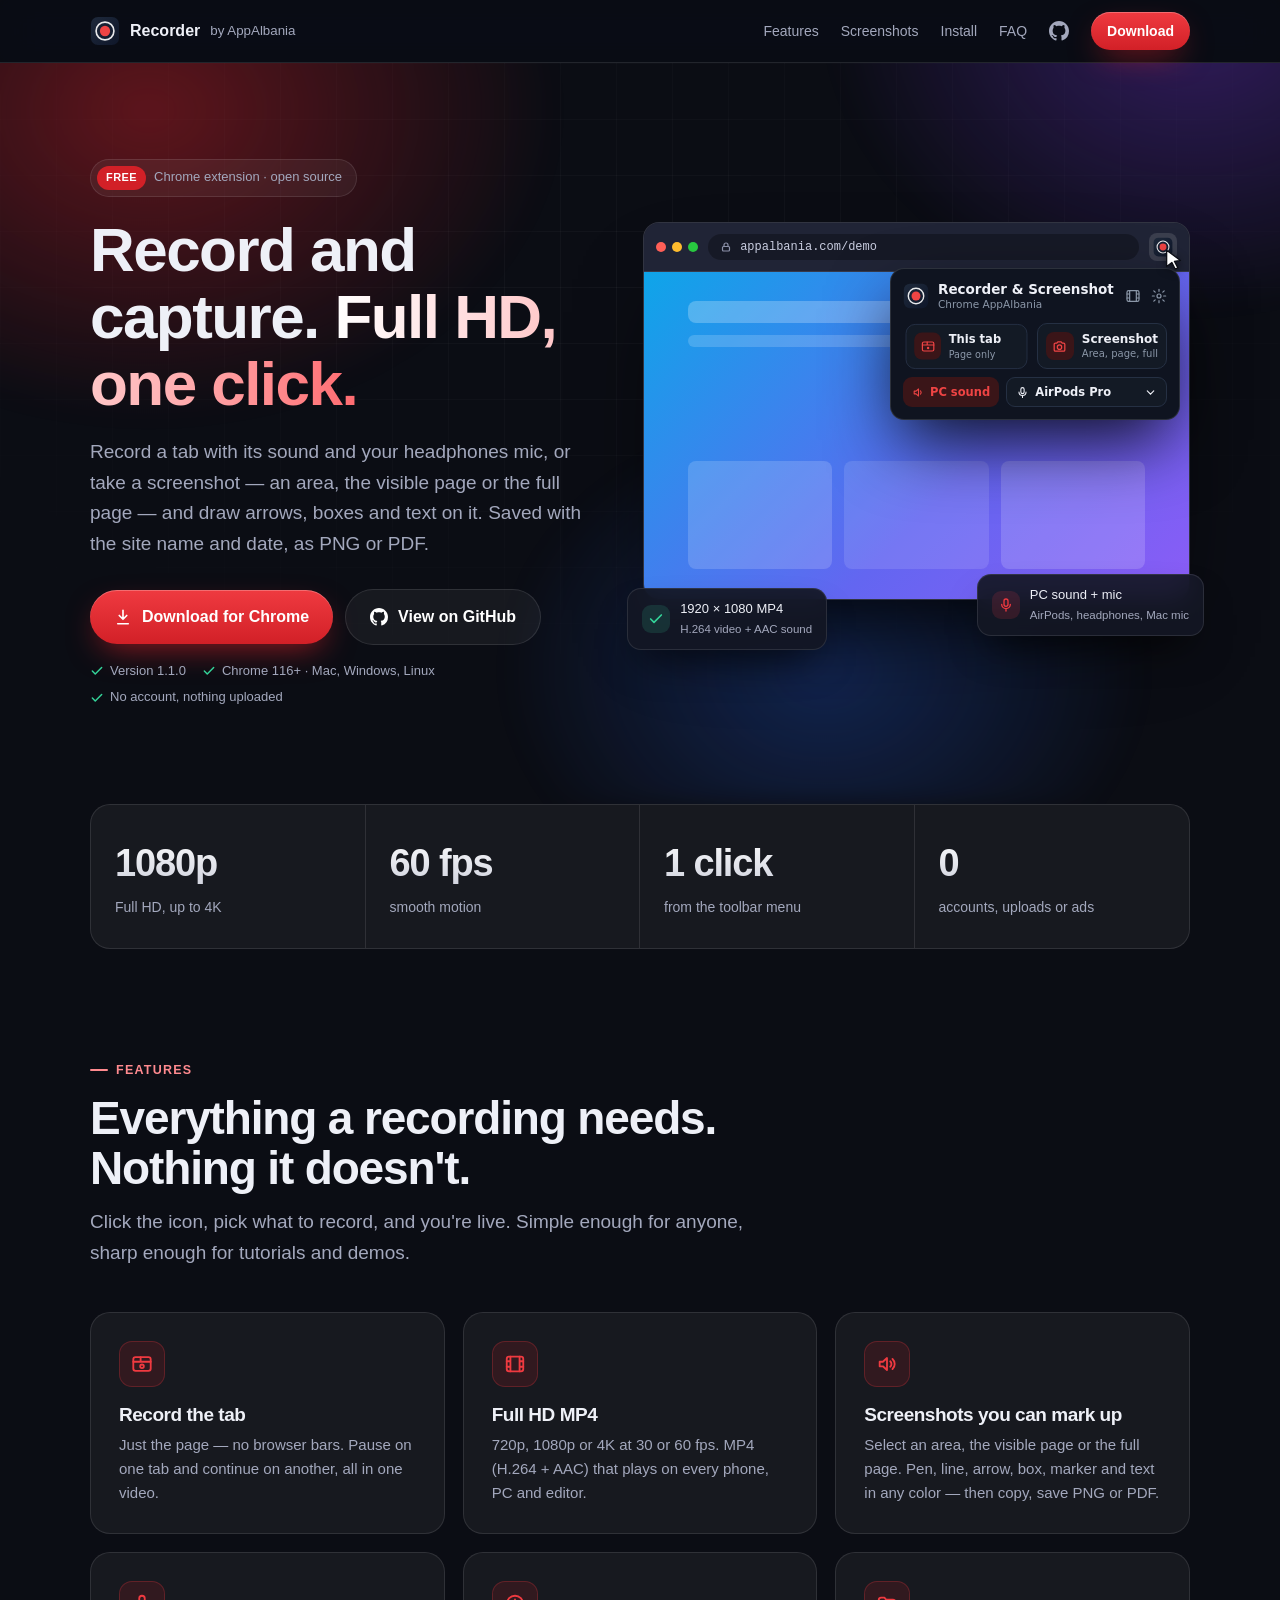
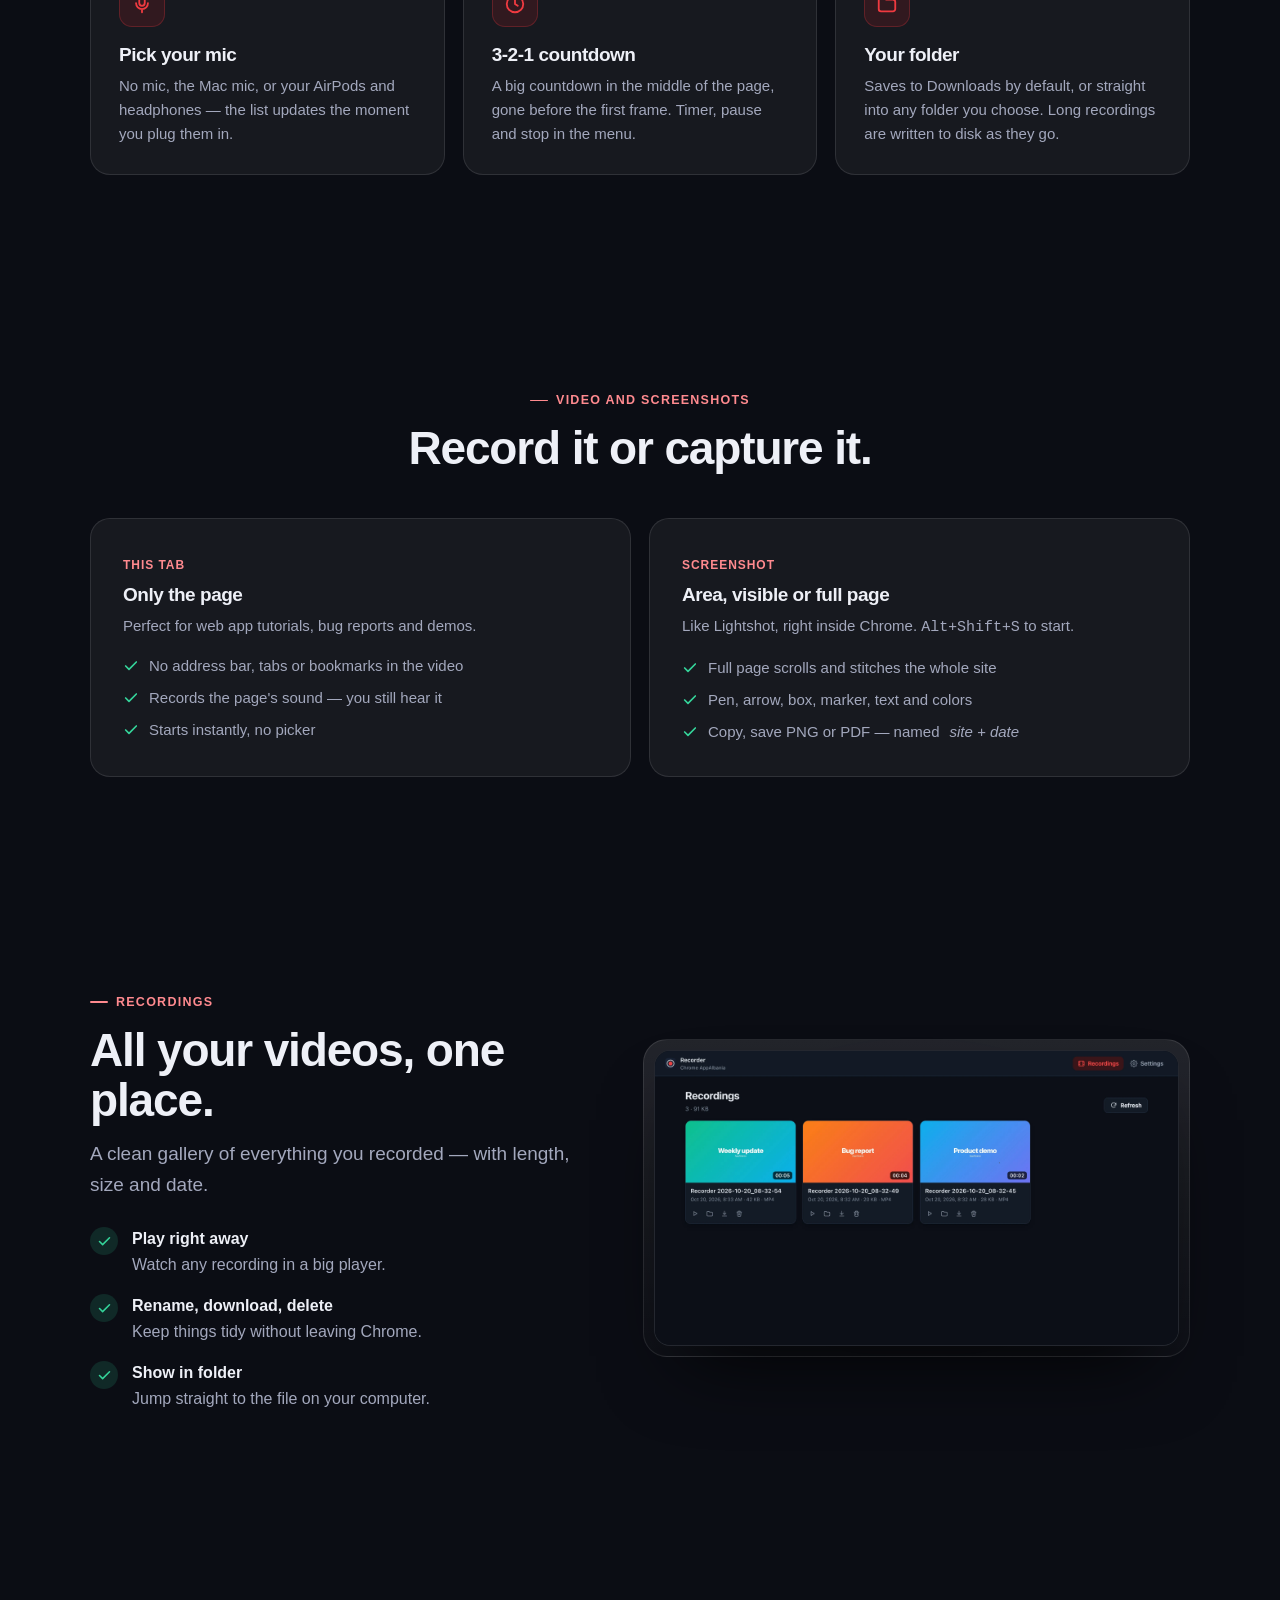
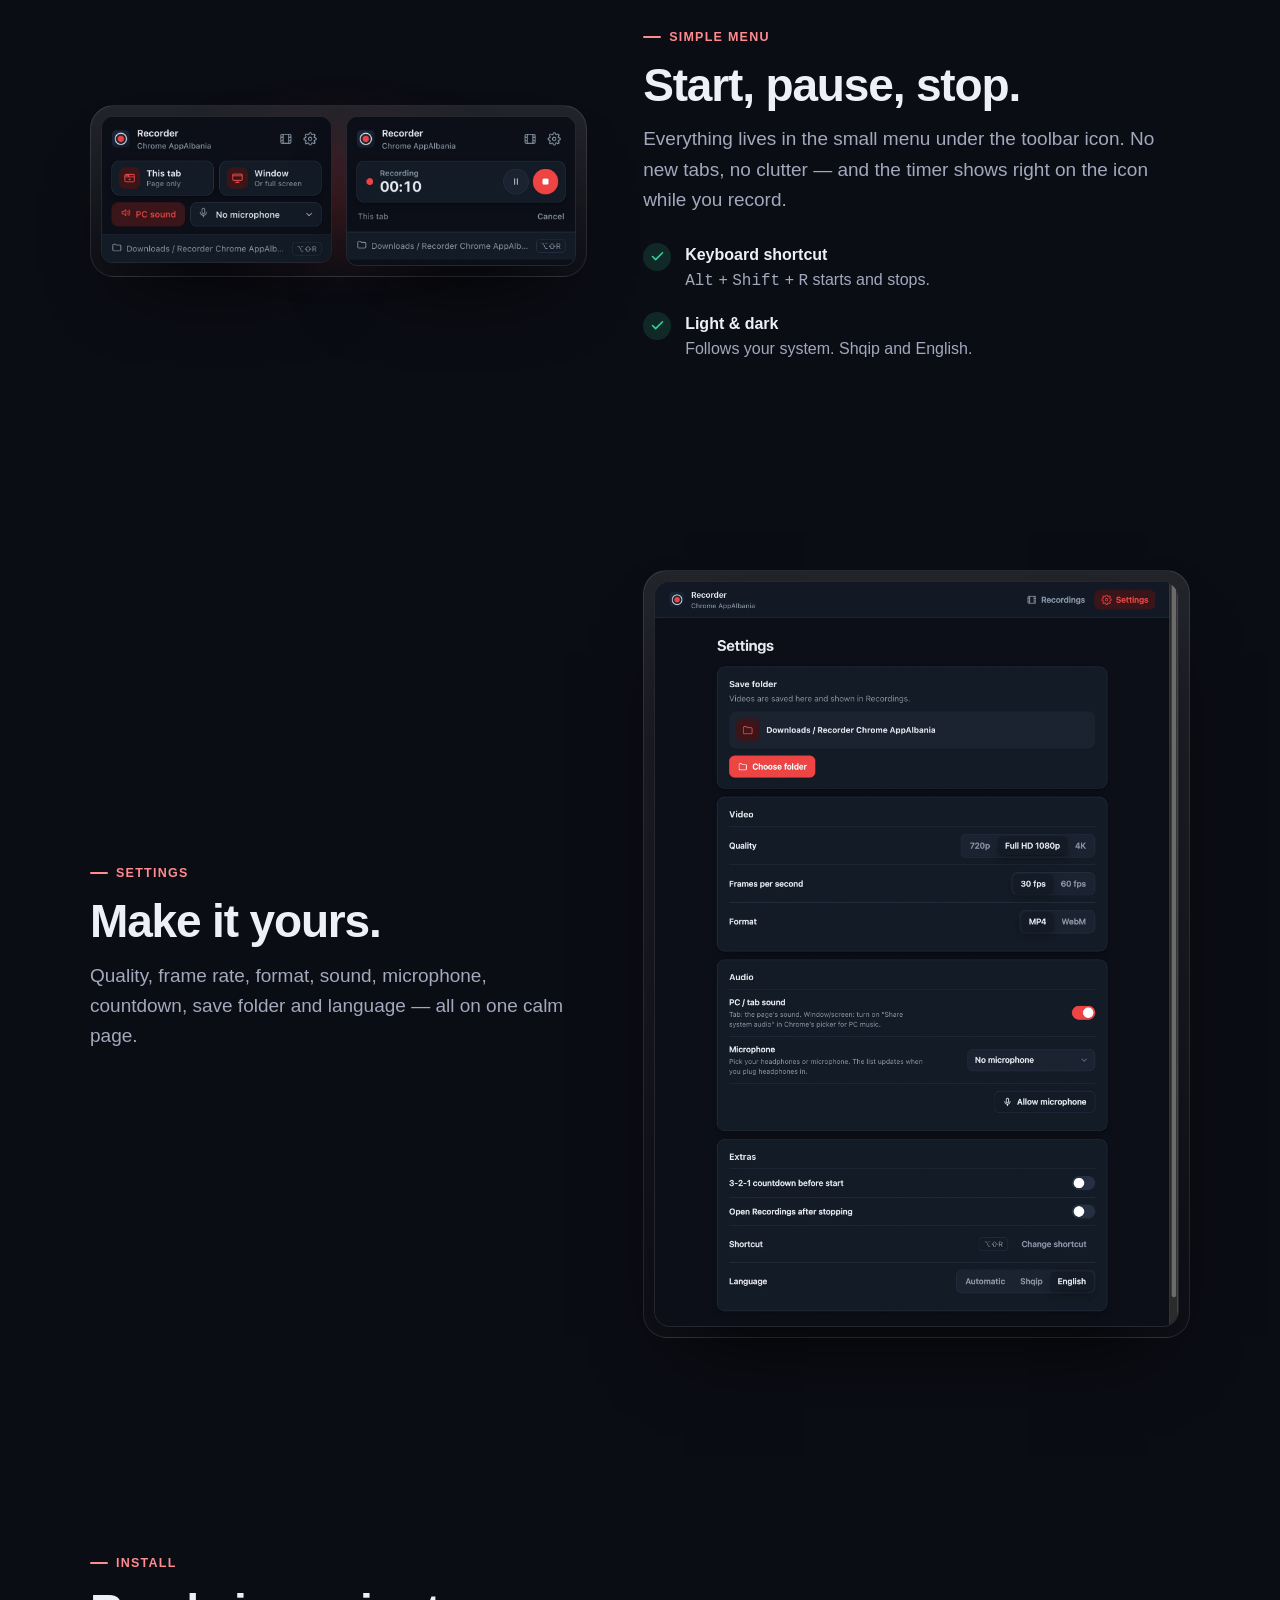
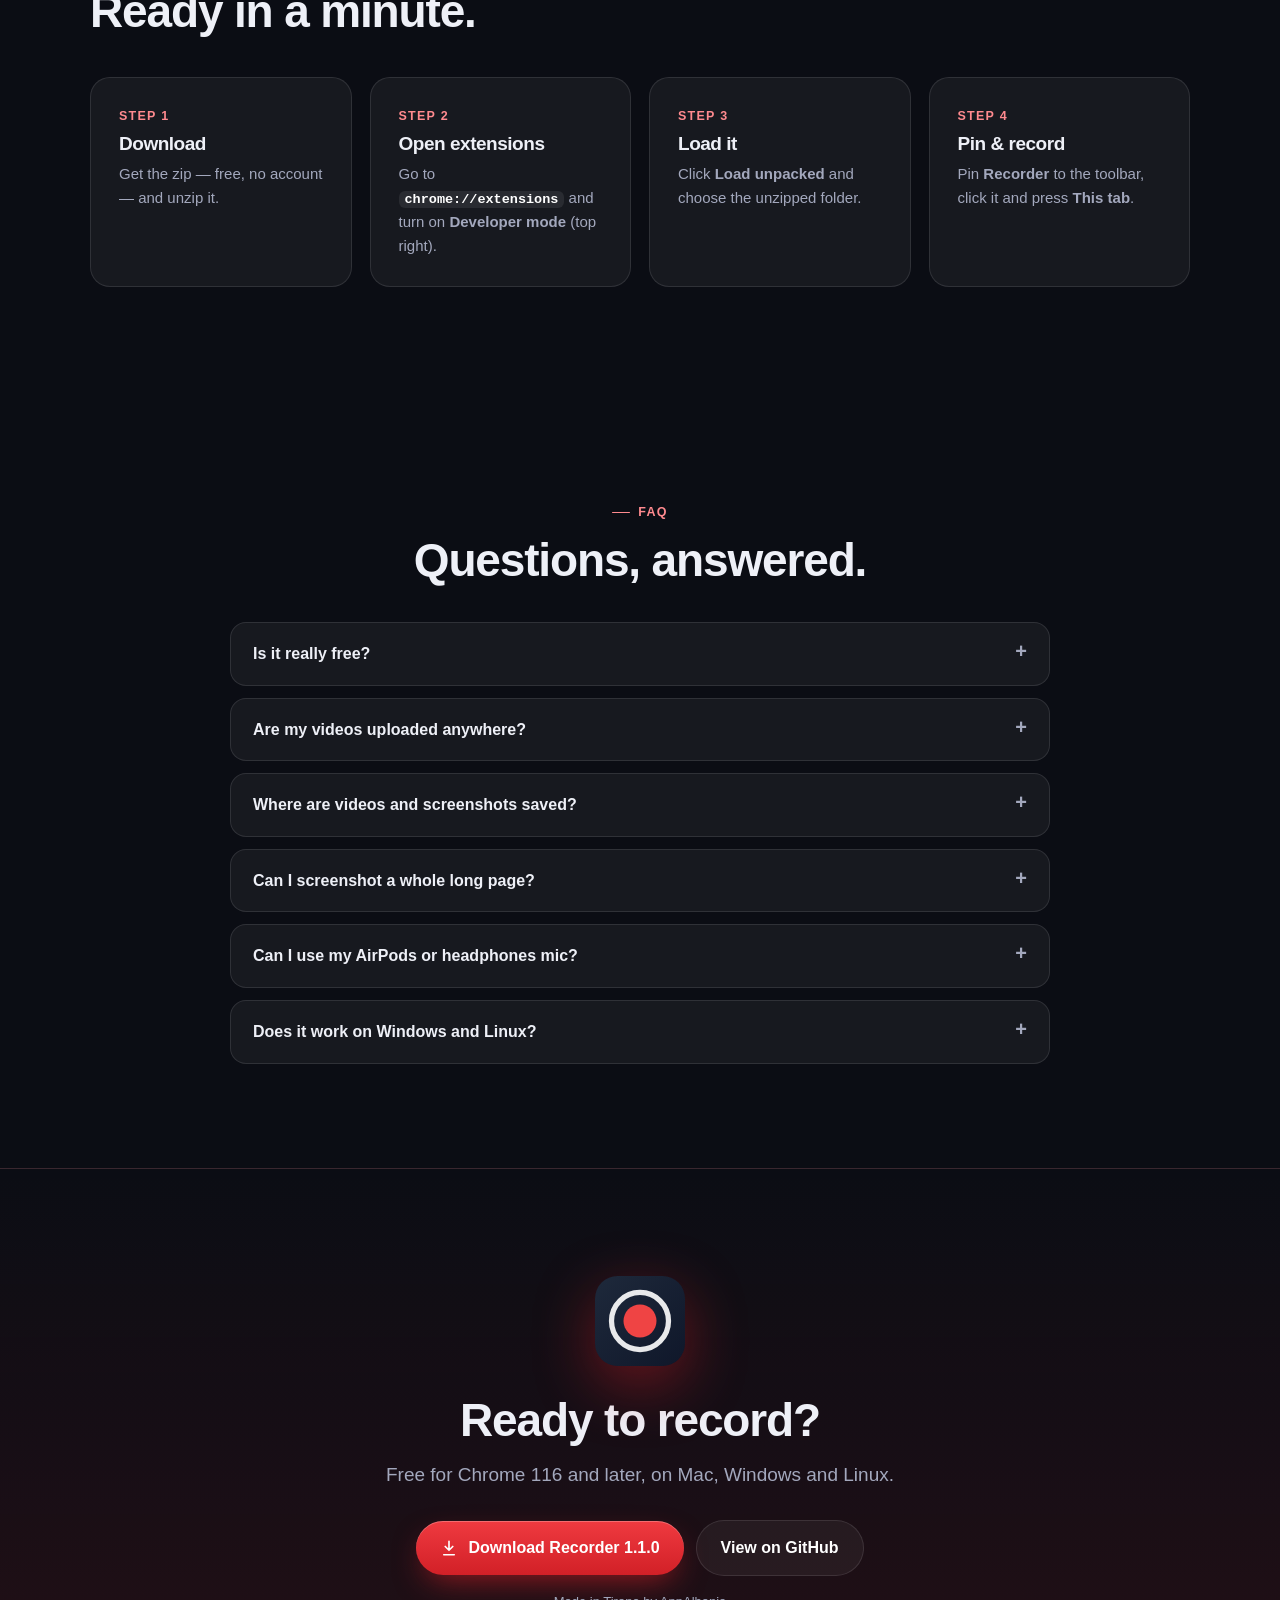
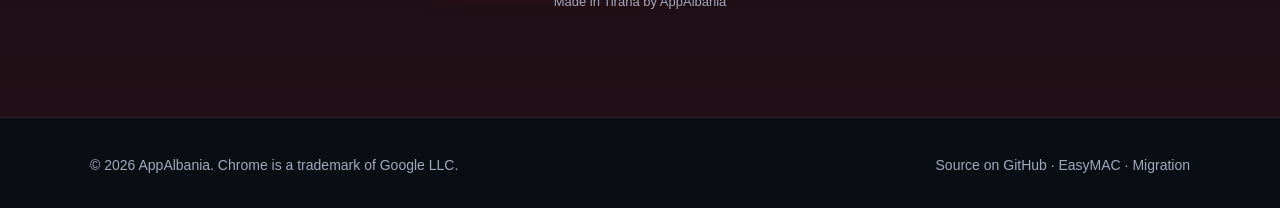
==== site/index.html @ 34dbcad2 "1.1.0: screenshots (area, visible, full page) with drawing tools, copy, PNG/PDF; window mode removed" ====
<!doctype html>
<html lang="en">
<head>
<meta charset="utf-8">
<meta name="viewport" content="width=device-width, initial-scale=1">
<title>Recorder Chrome AppAlbania — free Full HD tab recorder &amp; screenshot tool for Chrome</title>
<meta name="description" content="Record a tab in Full HD MP4 with sound and your headphones mic, and take screenshots (area, visible or full page) you can draw on and save as PNG or PDF. Free, private Chrome extension by AppAlbania.">
<link rel="icon" type="image/svg+xml" href="img/icon.svg">
<link rel="apple-touch-icon" href="img/icon.png">
<link rel="canonical" href="https://appalbania.com/recorder/">
<meta property="og:title" content="Recorder Chrome AppAlbania — record tabs in Full HD and take screenshots">
<meta property="og:description" content="Free Chrome extension: Full HD MP4, mic picker, 3-2-1 countdown, plus screenshots with pen, arrow, box, text, PNG and PDF.">
<meta property="og:image" content="https://appalbania.com/recorder/img/og.jpg">
<meta property="og:url" content="https://appalbania.com/recorder/">
<meta name="twitter:card" content="summary_large_image">
<script type="application/ld+json">
{"@context":"https://schema.org","@type":"SoftwareApplication","name":"Recorder Chrome AppAlbania","applicationCategory":"MultimediaApplication","operatingSystem":"Google Chrome 116+","softwareVersion":"1.1.0","offers":{"@type":"Offer","price":"0","priceCurrency":"EUR"},"author":{"@type":"Organization","name":"AppAlbania","url":"https://appalbania.com"},"downloadUrl":"https://appalbania.com/recorder/download/"}
</script>
<style>
:root{
  --red:#D22027; --red2:#ef3a40; --ink:#0b0d14; --ink2:#141724; --text:#eef0f7; --muted:#a3a8bd;
  --card:rgba(255,255,255,.05); --line:rgba(255,255,255,.10); --green:#34d399;
  --radius:20px; --max:1140px;
}
*{box-sizing:border-box;margin:0;padding:0}
html{scroll-behavior:smooth}
body{font:16px/1.6 -apple-system,BlinkMacSystemFont,"SF Pro Text","Inter","Segoe UI",Roboto,sans-serif;background:var(--ink);color:var(--text);-webkit-font-smoothing:antialiased;overflow-x:hidden}
a{color:inherit}
.wrap{max-width:var(--max);margin:0 auto;padding:0 20px}
h1,h2,h3{font-family:-apple-system,"SF Pro Display","Inter",sans-serif;letter-spacing:-.025em;line-height:1.08}
h2{font-size:clamp(30px,4.2vw,46px);margin-bottom:14px}
.lead{color:var(--muted);font-size:clamp(16px,1.6vw,19px);max-width:660px}
section{padding:104px 0;position:relative;overflow-x:clip}
.center{text-align:center}.center .lead{margin:0 auto}
.eyebrow{display:inline-flex;align-items:center;gap:8px;font-size:12.5px;font-weight:650;letter-spacing:.1em;text-transform:uppercase;color:#ff8a8f;margin-bottom:14px}
.eyebrow::before{content:"";width:18px;height:1.5px;background:currentColor;border-radius:2px}

nav{position:sticky;top:0;z-index:20;backdrop-filter:saturate(180%) blur(18px);-webkit-backdrop-filter:saturate(180%) blur(18px);background:rgba(11,13,20,.72);border-bottom:1px solid var(--line)}
nav .wrap{display:flex;align-items:center;gap:12px;height:62px}
nav .brand{display:flex;align-items:center;gap:10px;font-weight:700;text-decoration:none;white-space:nowrap}
nav .brand img{width:30px;height:30px}
nav .brand small{color:var(--muted);font-weight:500}
nav .links{margin-left:auto;display:flex;gap:22px;align-items:center;font-size:14px;color:var(--muted)}
nav .links a{text-decoration:none}
nav .links a:hover{color:var(--text)}
nav .links a.gh{display:inline-flex}
nav .links a.gh svg{width:20px;height:20px}
@media(max-width:820px){nav .links a:not(.btn):not(.gh){display:none}}
@media(max-width:420px){nav .brand small{display:none}}

.btn{display:inline-flex;align-items:center;gap:10px;padding:14px 24px;border-radius:999px;background:linear-gradient(180deg,var(--red2),var(--red));color:#fff;font-weight:650;text-decoration:none;box-shadow:0 12px 32px -10px rgba(210,32,39,.75),inset 0 1px 0 rgba(255,255,255,.25);transition:transform .15s ease,box-shadow .15s ease;white-space:nowrap}
.btn:hover{transform:translateY(-1px);box-shadow:0 16px 36px -10px rgba(210,32,39,.9),inset 0 1px 0 rgba(255,255,255,.25)}
.btn.small{padding:8px 16px;font-size:14px}
.btn.ghost{background:var(--card);box-shadow:none;border:1px solid var(--line)}
.btn.ghost:hover{border-color:rgba(255,255,255,.25)}
.btn svg{width:18px;height:18px}
.cta{display:flex;flex-wrap:wrap;gap:12px;margin-top:30px;align-items:center}
.meta{color:var(--muted);font-size:13px;margin-top:16px;display:flex;flex-wrap:wrap;gap:6px 16px}
.meta span{display:inline-flex;align-items:center;gap:6px}
.meta svg{width:14px;height:14px;color:var(--green)}

/* hero */
.hero{position:relative;isolation:isolate;padding:96px 0 96px;overflow:hidden}
.hero::before{content:"";position:absolute;inset:-30% -10% auto;height:130%;background:
  radial-gradient(38% 46% at 18% 28%,rgba(210,32,39,.42),transparent 70%),
  radial-gradient(34% 44% at 86% 18%,rgba(124,58,237,.34),transparent 70%),
  radial-gradient(30% 38% at 62% 86%,rgba(37,99,235,.28),transparent 70%);filter:blur(12px);z-index:-1}
.hero::after{content:"";position:absolute;inset:0;z-index:-1;background-image:linear-gradient(rgba(255,255,255,.035) 1px,transparent 1px),linear-gradient(90deg,rgba(255,255,255,.035) 1px,transparent 1px);background-size:56px 56px;mask-image:radial-gradient(70% 60% at 50% 30%,#000,transparent)}
.hero .wrap{display:grid;grid-template-columns:minmax(0,1fr) minmax(0,1.1fr);gap:56px;align-items:center}
@media(max-width:940px){.hero .wrap{grid-template-columns:minmax(0,1fr)}}
.badge{display:inline-flex;align-items:center;gap:8px;padding:6px 14px 6px 6px;border-radius:999px;background:var(--card);border:1px solid var(--line);font-size:13px;color:var(--muted);text-decoration:none}
.badge b{background:var(--red);color:#fff;font-size:11px;padding:3px 9px;border-radius:99px;letter-spacing:.04em}
.hero h1{font-size:clamp(40px,5.4vw,62px);margin:20px 0 20px}
.hero h1 span{background:linear-gradient(90deg,#fff 0%,#ffb4b6 60%,#ff6b70 100%);-webkit-background-clip:text;background-clip:text;color:transparent}

/* hero mock: animated demo (cursor → menu → 3-2-1 → recording) */
.stage{position:relative;padding:0 0 46px}
.browser{position:relative;border-radius:16px;overflow:hidden;background:#1a1d2b;border:1px solid var(--line);box-shadow:0 50px 100px -40px rgba(0,0,0,.95)}
.browser .top{display:flex;align-items:center;gap:10px;padding:10px 12px;background:#202436;border-bottom:1px solid var(--line)}
.browser .dots{display:flex;gap:6px}.browser .dots i{width:10px;height:10px;border-radius:50%;background:#ff5f57}.browser .dots i:nth-child(2){background:#febc2e}.browser .dots i:nth-child(3){background:#28c840}
.browser .url{flex:1;min-width:0;height:26px;border-radius:99px;background:rgba(0,0,0,.3);display:flex;align-items:center;gap:8px;padding:0 12px;font:500 12px ui-monospace,Menlo,monospace;color:#c9cde0;white-space:nowrap;overflow:hidden}
.browser .url svg{width:12px;height:12px;color:#8b90a8;flex:none}
.browser .ext{width:28px;height:28px;border-radius:8px;display:grid;place-items:center;position:relative;transition:background .2s}
.browser .ext img{width:20px;height:20px}
.browser .ext b{position:absolute;right:-7px;bottom:-6px;font:700 9px/1 -apple-system,sans-serif;background:var(--red2);color:#fff;padding:2px 4px;border-radius:5px;opacity:0;transform:scale(.6);transition:.25s}
.s-open .browser .ext,.s-click .browser .ext{background:rgba(255,255,255,.12)}
.s-rec .browser .ext b{opacity:1;transform:none}
.page{position:relative;aspect-ratio:16/9.6;background:linear-gradient(135deg,#0ea5e9,#6366f1 60%,#8b5cf6);overflow:hidden}
.page .ph{position:absolute;inset:9% 8%;display:grid;grid-template-rows:auto auto 1fr;gap:12px}
.page .ph i{display:block;border-radius:8px;background:rgba(255,255,255,.24)}
.page .ph i:nth-child(1){height:22px;width:46%}.page .ph i:nth-child(2){height:12px;width:70%;opacity:.7}
.page .ph .row{display:grid;grid-template-columns:repeat(3,1fr);gap:12px;align-self:end}
.page .ph .row i{height:auto;aspect-ratio:4/3;width:auto;background:rgba(255,255,255,.16)}
.ring{position:absolute;inset:0;box-shadow:inset 0 0 0 3px rgba(239,58,64,0);transition:box-shadow .35s;pointer-events:none}
.s-rec .ring{box-shadow:inset 0 0 0 3px rgba(239,58,64,.95)}
.shade{position:absolute;inset:0;background:rgba(2,6,23,0);transition:background .3s}
.s-count .shade{background:rgba(2,6,23,.28)}
.count{position:absolute;left:50%;top:50%;width:116px;height:116px;margin:-58px 0 0 -58px;border-radius:50%;display:grid;place-items:center;background:rgba(15,23,42,.88);border:4px solid var(--red2);font:800 62px/1 -apple-system,sans-serif;color:#fff;box-shadow:0 18px 40px rgba(0,0,0,.4);opacity:0;transform:scale(.8);transition:opacity .25s,transform .25s}
.s-count .count{opacity:1;transform:none}
.count.pop{animation:pop .9s ease-out}
@keyframes pop{0%{transform:scale(1.45);opacity:0}22%{transform:scale(1);opacity:1}100%{transform:scale(.92)}}
.rec{position:absolute;left:14px;top:14px;display:flex;align-items:center;gap:8px;padding:7px 12px;border-radius:99px;background:rgba(15,23,42,.82);font:700 12.5px/1 -apple-system,sans-serif;letter-spacing:.03em;font-variant-numeric:tabular-nums;opacity:0;transform:translateY(-6px);transition:.3s}
.rec::before{content:"";width:9px;height:9px;border-radius:50%;background:var(--red2);animation:blink 1.2s infinite}
.s-rec .rec{opacity:1;transform:none}
@keyframes blink{50%{opacity:.35}}

/* the extension menu, drawn in HTML so it stays sharp */
.pop-menu{position:absolute;right:10px;top:46px;width:min(290px,64%);background:#0f1420;border:1px solid rgba(255,255,255,.12);border-radius:14px;box-shadow:0 30px 70px -10px rgba(0,0,0,.85);padding:12px;font:13px/1.3 -apple-system,system-ui,sans-serif;opacity:0;transform:translateY(-8px) scale(.97);transform-origin:top right;transition:opacity .25s,transform .25s;pointer-events:none}
.s-open .pop-menu{opacity:1;transform:none}
.pm-head{display:flex;align-items:center;gap:9px;margin-bottom:11px}
.pm-head img{width:26px;height:26px}
.pm-head b{display:block;font-size:13.5px}.pm-head small{display:block;color:#8b97a8;font-size:10.5px}
.pm-head .ic{margin-left:auto;display:flex;gap:10px;color:#8b97a8}.pm-head .ic svg{width:16px;height:16px}
.pm-modes{display:grid;grid-template-columns:1fr 1fr;gap:7px}
.pm-mode{display:flex;align-items:center;gap:8px;padding:8px;border-radius:10px;background:#131a25;border:1px solid #253043;transition:border-color .2s,transform .12s}
.pm-mode i{width:28px;height:28px;border-radius:8px;display:grid;place-items:center;background:#3a1518;color:#ef4444;flex:none}
.pm-mode i svg{width:15px;height:15px}
.pm-mode b{display:block;font-size:12px}.pm-mode small{display:block;color:#8b97a8;font-size:10px}
.s-hover .pm-mode.tab{border-color:#ef4444}
.s-click .pm-mode.tab{transform:scale(.96)}
.pm-audio{display:flex;gap:7px;margin-top:8px}
.pm-chip{display:flex;align-items:center;gap:5px;padding:0 9px;height:30px;border-radius:9px;background:#3a1518;color:#ef4444;font-weight:600;font-size:11.5px;white-space:nowrap}
.pm-sel{flex:1;display:flex;align-items:center;gap:6px;padding:0 9px;height:30px;border-radius:9px;background:#131a25;border:1px solid #253043;font-size:11.5px;font-weight:550;white-space:nowrap;overflow:hidden}
.pm-sel svg,.pm-chip svg{width:13px;height:13px;flex:none}.pm-sel span{flex:1}
.pm-foot{display:flex;align-items:center;gap:6px;margin:10px -12px -12px;padding:8px 12px;border-top:1px solid #253043;background:#131a25;border-radius:0 0 14px 14px;color:#8b97a8;font-size:10.5px;white-space:nowrap;overflow:hidden}
.pm-foot svg{width:12px;height:12px;flex:none}

.cursor{position:absolute;left:30%;top:70%;width:22px;height:22px;z-index:5;transition:left .8s cubic-bezier(.4,0,.2,1),top .8s cubic-bezier(.4,0,.2,1),opacity .3s;pointer-events:none;filter:drop-shadow(0 2px 4px rgba(0,0,0,.5))}
.cursor::after{content:"";position:absolute;left:-9px;top:-9px;width:22px;height:22px;border-radius:50%;background:rgba(255,255,255,.55);transform:scale(0);opacity:0}
.cursor.tap::after{animation:tap .45s ease-out}
@keyframes tap{0%{transform:scale(.2);opacity:.9}100%{transform:scale(1.6);opacity:0}}
.s-hide-cursor .cursor{opacity:0}

.float{position:absolute;display:flex;align-items:center;gap:10px;background:rgba(20,23,36,.92);border:1px solid var(--line);border-radius:14px;padding:10px 14px;font-size:13px;box-shadow:0 20px 40px -16px rgba(0,0,0,.8);backdrop-filter:blur(12px)}
.float .dot{width:28px;height:28px;border-radius:9px;display:grid;place-items:center;background:rgba(52,211,153,.15);color:var(--green)}
.float .dot svg{width:16px;height:16px}
.float small{display:block;color:var(--muted);font-size:11.5px}
.f1{left:-16px;bottom:-4px;animation:bob 5s ease-in-out -2.5s infinite}
.f2{right:-14px;bottom:10px;animation:bob 5s ease-in-out infinite}
.f2 .dot{background:rgba(239,58,64,.15);color:var(--red2)}
@keyframes bob{50%{transform:translateY(-6px)}}
@media(max-width:560px){.f1{left:0}.f2{display:none}.pop-menu{width:76%;padding:10px}.count{width:84px;height:84px;margin:-42px 0 0 -42px;font-size:44px}}

/* numbers */
.numbers{padding:0}
.nums{display:grid;grid-template-columns:repeat(4,1fr);border:1px solid var(--line);border-radius:var(--radius);background:var(--card);overflow:hidden}
.nums div{padding:28px 24px;border-right:1px solid var(--line)}
.nums div:last-child{border-right:0}
.nums b{display:block;font-size:clamp(28px,3.4vw,38px);font-weight:800;letter-spacing:-.03em;background:linear-gradient(180deg,#fff,#c9ccd9);-webkit-background-clip:text;background-clip:text;color:transparent}
.nums span{color:var(--muted);font-size:14px}
@media(max-width:820px){.nums{grid-template-columns:repeat(2,1fr)}.nums div:nth-child(2){border-right:0}.nums div:nth-child(-n+2){border-bottom:1px solid var(--line)}}

/* features */
.grid{display:grid;grid-template-columns:repeat(3,minmax(0,1fr));gap:18px;margin-top:44px}
@media(max-width:940px){.grid{grid-template-columns:repeat(2,minmax(0,1fr))}}
@media(max-width:600px){.grid{grid-template-columns:minmax(0,1fr)}}
.card{position:relative;background:var(--card);border:1px solid var(--line);border-radius:var(--radius);padding:28px;transition:transform .25s,border-color .25s,background .25s;overflow:hidden}
.card::before{content:"";position:absolute;inset:0;background:radial-gradient(60% 60% at 0% 0%,rgba(210,32,39,.12),transparent 70%);opacity:0;transition:opacity .25s}
.card:hover{transform:translateY(-3px);border-color:rgba(255,255,255,.2)}
.card:hover::before{opacity:1}
.card .ic{position:relative;width:46px;height:46px;border-radius:13px;display:grid;place-items:center;margin-bottom:18px;background:rgba(210,32,39,.14);color:var(--red2);border:1px solid rgba(239,58,64,.25)}
.card .ic svg{width:22px;height:22px}
.card h3{position:relative;font-size:19px;margin-bottom:8px}
.card p{position:relative;color:var(--muted);font-size:15px}

/* split */
.split{display:grid;grid-template-columns:minmax(0,1fr) minmax(0,1.1fr);gap:56px;align-items:center}
.split.rev>:first-child{order:2}
@media(max-width:940px){.split{grid-template-columns:minmax(0,1fr)}.split.rev>:first-child{order:0}}
.checks{list-style:none;margin-top:26px;display:grid;gap:16px}
.checks li{display:flex;gap:14px;color:var(--muted)}
.checks li b{color:var(--text);display:block}
.checks .ok{flex:none;width:28px;height:28px;border-radius:50%;display:grid;place-items:center;background:rgba(52,211,153,.14);color:var(--green);margin-top:1px}
.checks .ok svg{width:15px;height:15px}
.shot{border-radius:16px;border:1px solid var(--line);box-shadow:0 40px 80px -30px rgba(0,0,0,.85);width:100%;height:auto;display:block;background:#0b0f17}
.frame{position:relative;padding:10px;border-radius:24px;background:linear-gradient(180deg,rgba(255,255,255,.10),rgba(255,255,255,.02));border:1px solid var(--line)}
.frame::before{content:"";position:absolute;inset:-40px;z-index:-1;background:radial-gradient(50% 50% at 50% 50%,rgba(210,32,39,.25),transparent 70%);filter:blur(20px)}
.duo{display:grid;grid-template-columns:1fr 1fr;gap:14px;align-items:start}
.duo .shot{border-radius:12px}

/* modes */
.modes{display:grid;grid-template-columns:repeat(2,minmax(0,1fr));gap:18px;margin-top:44px}
@media(max-width:760px){.modes{grid-template-columns:minmax(0,1fr)}}
.mode{padding:32px}
.mode .tag{display:inline-block;font-size:12px;font-weight:700;letter-spacing:.08em;text-transform:uppercase;color:#ff8a8f;margin-bottom:10px}
.mode ul{list-style:none;margin-top:16px;display:grid;gap:8px;color:var(--muted);font-size:15px;position:relative}
.mode li{display:flex;gap:10px}
.mode li svg{width:16px;height:16px;color:var(--green);flex:none;margin-top:4px}

/* install */
.install{display:grid;grid-template-columns:repeat(4,minmax(0,1fr));gap:18px;margin-top:40px}
@media(max-width:940px){.install{grid-template-columns:repeat(2,minmax(0,1fr))}}
@media(max-width:560px){.install{grid-template-columns:minmax(0,1fr)}}
.install .n{position:relative;font-size:12.5px;font-weight:750;color:#ff8a8f;margin-bottom:8px;letter-spacing:.1em}
.install code{font:600 .9em ui-monospace,Menlo,monospace;background:rgba(255,255,255,.08);padding:1px 6px;border-radius:6px;color:#fff}

/* faq */
.faq{max-width:820px;margin:36px auto 0}
details{background:var(--card);border:1px solid var(--line);border-radius:16px;padding:18px 22px;margin-top:12px}
details summary{cursor:pointer;font-weight:620;list-style:none;display:flex;justify-content:space-between;gap:16px}
details summary::-webkit-details-marker{display:none}
details summary::after{content:"+";color:var(--muted);font-size:20px;line-height:1}
details[open] summary::after{content:"–"}
details p{color:var(--muted);margin-top:10px;font-size:15px}

.final{text-align:center;background:linear-gradient(180deg,transparent,rgba(210,32,39,.12));border-top:1px solid var(--line);overflow:hidden}
.final .appicon{width:96px;height:96px;margin-bottom:20px;filter:drop-shadow(0 18px 30px rgba(210,32,39,.45))}
.final .cta{justify-content:center}
.final .meta{justify-content:center}
footer{padding:36px 0;border-top:1px solid var(--line);color:var(--muted);font-size:14px}
footer .wrap{display:flex;justify-content:space-between;gap:16px;flex-wrap:wrap}
footer a{text-decoration:none}footer a:hover{color:var(--text)}

.reveal{opacity:0;transform:translateY(18px);transition:opacity .7s ease,transform .7s ease}
.reveal.in{opacity:1;transform:none}
@media(prefers-reduced-motion:reduce){*{animation:none!important;transition:none!important}.reveal{opacity:1;transform:none}.count{opacity:1}.count span:nth-child(1){opacity:1}}
@media(max-width:600px){section{padding:70px 0}.hero{padding:52px 0 64px}}
</style>
</head>
<body>

<nav>
  <div class="wrap">
    <a class="brand" href="#"><img src="img/icon.svg" alt="">Recorder <small>by AppAlbania</small></a>
    <div class="links">
      <a href="#features">Features</a>
      <a href="#screens">Screenshots</a>
      <a href="#install">Install</a>
      <a href="#faq">FAQ</a>
      <a class="gh" href="https://github.com/juxhin20/Recorder-chrome" target="_blank" rel="noopener" aria-label="GitHub"><svg viewBox="0 0 16 16" fill="currentColor" aria-hidden="true"><path d="M8 0C3.58 0 0 3.58 0 8c0 3.54 2.29 6.53 5.47 7.59.4.07.55-.17.55-.38 0-.19-.01-.82-.01-1.49-2.01.37-2.53-.49-2.69-.94-.09-.23-.48-.94-.82-1.13-.28-.15-.68-.52-.01-.53.63-.01 1.08.58 1.23.82.72 1.21 1.87.87 2.33.66.07-.52.28-.87.51-1.07-1.78-.2-3.64-.89-3.64-3.95 0-.87.31-1.59.82-2.15-.08-.2-.36-1.02.08-2.12 0 0 .67-.21 2.2.82.64-.18 1.32-.27 2-.27.68 0 1.36.09 2 .27 1.53-1.04 2.2-.82 2.2-.82.44 1.1.16 1.92.08 2.12.51.56.82 1.27.82 2.15 0 3.07-1.87 3.75-3.65 3.95.29.25.54.73.54 1.48 0 1.07-.01 1.93-.01 2.2 0 .21.15.46.55.38A8.013 8.013 0 0 0 16 8c0-4.42-3.58-8-8-8Z"/></svg></a>
      <a class="btn small" href="download/">Download</a>
    </div>
  </div>
</nav>

<header class="hero">
  <div class="wrap">
    <div>
      <a class="badge" href="#faq"><b>FREE</b>Chrome extension · open source</a>
      <h1>Record and capture. <span>Full HD, one click.</span></h1>
      <p class="lead">Record a tab with its sound and your headphones mic, or take a screenshot — an area, the visible page or the full page — and draw arrows, boxes and text on it. Saved with the site name and date, as PNG or PDF.</p>
      <div class="cta">
        <a class="btn" href="download/"><svg viewBox="0 0 24 24" fill="none" stroke="currentColor" stroke-width="2.2" stroke-linecap="round" stroke-linejoin="round"><path d="M12 3v12m0 0-5-5m5 5 5-5M5 21h14"/></svg>Download for Chrome</a>
        <a class="btn ghost" href="https://github.com/juxhin20/Recorder-chrome" target="_blank" rel="noopener"><svg viewBox="0 0 16 16" fill="currentColor" aria-hidden="true"><path d="M8 0C3.58 0 0 3.58 0 8c0 3.54 2.29 6.53 5.47 7.59.4.07.55-.17.55-.38 0-.19-.01-.82-.01-1.49-2.01.37-2.53-.49-2.69-.94-.09-.23-.48-.94-.82-1.13-.28-.15-.68-.52-.01-.53.63-.01 1.08.58 1.23.82.72 1.21 1.87.87 2.33.66.07-.52.28-.87.51-1.07-1.78-.2-3.64-.89-3.64-3.95 0-.87.31-1.59.82-2.15-.08-.2-.36-1.02.08-2.12 0 0 .67-.21 2.2.82.64-.18 1.32-.27 2-.27.68 0 1.36.09 2 .27 1.53-1.04 2.2-.82 2.2-.82.44 1.1.16 1.92.08 2.12.51.56.82 1.27.82 2.15 0 3.07-1.87 3.75-3.65 3.95.29.25.54.73.54 1.48 0 1.07-.01 1.93-.01 2.2 0 .21.15.46.55.38A8.013 8.013 0 0 0 16 8c0-4.42-3.58-8-8-8Z"/></svg>View on GitHub</a>
      </div>
      <div class="meta">
        <span><svg viewBox="0 0 24 24" fill="none" stroke="currentColor" stroke-width="2.5" stroke-linecap="round" stroke-linejoin="round"><path d="M20 6 9 17l-5-5"/></svg>Version 1.1.0</span>
        <span><svg viewBox="0 0 24 24" fill="none" stroke="currentColor" stroke-width="2.5" stroke-linecap="round" stroke-linejoin="round"><path d="M20 6 9 17l-5-5"/></svg>Chrome 116+ · Mac, Windows, Linux</span>
        <span><svg viewBox="0 0 24 24" fill="none" stroke="currentColor" stroke-width="2.5" stroke-linecap="round" stroke-linejoin="round"><path d="M20 6 9 17l-5-5"/></svg>No account, nothing uploaded</span>
      </div>
    </div>

    <div class="stage" id="demo" aria-hidden="true">
      <div class="browser">
        <div class="top">
          <div class="dots"><i></i><i></i><i></i></div>
          <div class="url"><svg viewBox="0 0 24 24" fill="none" stroke="currentColor" stroke-width="2.4" stroke-linecap="round"><rect x="5" y="11" width="14" height="9" rx="2"/><path d="M8 11V8a4 4 0 0 1 8 0v3"/></svg>appalbania.com/demo</div>
          <div class="ext" id="extIcon"><img src="img/icon.svg" alt=""><b id="badge">0:00</b></div>
        </div>
        <div class="page">
          <div class="ph"><i></i><i></i><div class="row"><i></i><i></i><i></i></div></div>
          <div class="shade"></div>
          <div class="ring"></div>
          <div class="rec" id="recPill">REC 00:00</div>
          <div class="count" id="count">3</div>
        </div>
      </div>
      <div class="pop-menu">
        <div class="pm-head"><img src="img/icon.svg" alt=""><div><b>Recorder &amp; Screenshot</b><small>Chrome AppAlbania</small></div>
          <span class="ic"><svg viewBox="0 0 24 24" fill="none" stroke="currentColor" stroke-width="1.8" stroke-linecap="round" stroke-linejoin="round"><rect x="3" y="4" width="18" height="16" rx="2.5"/><path d="M7 4v16M17 4v16M3 9h4M3 15h4M17 9h4M17 15h4"/></svg><svg viewBox="0 0 24 24" fill="none" stroke="currentColor" stroke-width="1.8" stroke-linecap="round" stroke-linejoin="round"><circle cx="12" cy="12" r="3"/><path d="M12 2v3M12 19v3M4.2 4.2l2.1 2.1M17.7 17.7l2.1 2.1M2 12h3M19 12h3M4.2 19.8l2.1-2.1M17.7 6.3l2.1-2.1"/></svg></span></div>
        <div class="pm-modes">
          <div class="pm-mode tab" id="tabBtn"><i><svg viewBox="0 0 24 24" fill="none" stroke="currentColor" stroke-width="2" stroke-linecap="round" stroke-linejoin="round"><rect x="2.5" y="4.5" width="19" height="15" rx="2.5"/><path d="M2.5 9.5h19M10.5 4.5v5"/><circle cx="12" cy="14.5" r="2" fill="currentColor" stroke="none"/></svg></i><span><b>This tab</b><small>Page only</small></span></div>
          <div class="pm-mode"><i><svg viewBox="0 0 24 24" fill="none" stroke="currentColor" stroke-width="2" stroke-linecap="round" stroke-linejoin="round"><path d="M3.5 8.5A2 2 0 0 1 5.5 6.5h2.2l1.6-2h5.4l1.6 2h2.2a2 2 0 0 1 2 2v9a2 2 0 0 1-2 2h-13a2 2 0 0 1-2-2z"/><circle cx="12" cy="13" r="3.5"/></svg></i><span><b>Screenshot</b><small>Area, page, full</small></span></div>
        </div>
        <div class="pm-audio">
          <span class="pm-chip"><svg viewBox="0 0 24 24" fill="none" stroke="currentColor" stroke-width="2" stroke-linecap="round" stroke-linejoin="round"><path d="M4 9.5h3.5L12 5.5v13l-4.5-4H4z"/><path d="M15.5 9a4 4 0 0 1 0 6"/></svg>PC sound</span>
          <span class="pm-sel"><svg viewBox="0 0 24 24" fill="none" stroke="currentColor" stroke-width="2" stroke-linecap="round" stroke-linejoin="round"><rect x="9" y="3" width="6" height="11" rx="3"/><path d="M5.5 11a6.5 6.5 0 0 0 13 0M12 17.5V21"/></svg><span>AirPods Pro</span><svg viewBox="0 0 24 24" fill="none" stroke="currentColor" stroke-width="2" stroke-linecap="round"><path d="M6 9l6 6 6-6"/></svg></span>
        </div>
      </div>
      <svg class="cursor" id="cursor" viewBox="0 0 24 24"><path d="M4 2.5 19 13.6l-6.6.9 3.8 7.2-2.8 1.4-3.7-7.3L4 20.3z" fill="#fff" stroke="#0b0d14" stroke-width="1.4" stroke-linejoin="round"/></svg>
      <div class="float f1"><div class="dot"><svg viewBox="0 0 24 24" fill="none" stroke="currentColor" stroke-width="2.5" stroke-linecap="round" stroke-linejoin="round"><path d="M20 6 9 17l-5-5"/></svg></div><div>1920 × 1080 MP4<small>H.264 video + AAC sound</small></div></div>
      <div class="float f2"><div class="dot"><svg viewBox="0 0 24 24" fill="none" stroke="currentColor" stroke-width="2" stroke-linecap="round" stroke-linejoin="round"><rect x="9" y="3" width="6" height="11" rx="3"/><path d="M5.5 11a6.5 6.5 0 0 0 13 0M12 17.5V21"/></svg></div><div>PC sound + mic<small>AirPods, headphones, Mac mic</small></div></div>
    </div>
  </div>
</header>

<section class="numbers">
  <div class="wrap">
    <div class="nums reveal">
      <div><b>1080p</b><span>Full HD, up to 4K</span></div>
      <div><b>60 fps</b><span>smooth motion</span></div>
      <div><b>1 click</b><span>from the toolbar menu</span></div>
      <div><b>0</b><span>accounts, uploads or ads</span></div>
    </div>
  </div>
</section>

<section id="features">
  <div class="wrap">
    <span class="eyebrow reveal">Features</span>
    <h2 class="reveal">Everything a recording needs.<br>Nothing it doesn't.</h2>
    <p class="lead reveal">Click the icon, pick what to record, and you're live. Simple enough for anyone, sharp enough for tutorials and demos.</p>
    <div class="grid">
      <div class="card reveal"><div class="ic"><svg viewBox="0 0 24 24" fill="none" stroke="currentColor" stroke-width="2" stroke-linecap="round" stroke-linejoin="round"><rect x="2.5" y="4.5" width="19" height="15" rx="2.5"/><path d="M2.5 9.5h19M10.5 4.5v5"/><circle cx="12" cy="14.5" r="2"/></svg></div><h3>Record the tab</h3><p>Just the page — no browser bars. Pause on one tab and continue on another, all in one video.</p></div>
      <div class="card reveal"><div class="ic"><svg viewBox="0 0 24 24" fill="none" stroke="currentColor" stroke-width="2" stroke-linecap="round" stroke-linejoin="round"><rect x="3" y="4" width="18" height="16" rx="2.5"/><path d="M7 4v16M17 4v16M3 9h4M3 15h4M17 9h4M17 15h4"/></svg></div><h3>Full HD MP4</h3><p>720p, 1080p or 4K at 30 or 60 fps. MP4 (H.264 + AAC) that plays on every phone, PC and editor.</p></div>
      <div class="card reveal"><div class="ic"><svg viewBox="0 0 24 24" fill="none" stroke="currentColor" stroke-width="2" stroke-linecap="round" stroke-linejoin="round"><path d="M4 9.5h3.5L12 5.5v13l-4.5-4H4z"/><path d="M15.5 9a4 4 0 0 1 0 6M18 6.5a7.5 7.5 0 0 1 0 11"/></svg></div><h3>Screenshots you can mark up</h3><p>Select an area, the visible page or the full page. Pen, line, arrow, box, marker and text in any color — then copy, save PNG or PDF.</p></div>
      <div class="card reveal"><div class="ic"><svg viewBox="0 0 24 24" fill="none" stroke="currentColor" stroke-width="2" stroke-linecap="round" stroke-linejoin="round"><rect x="9" y="3" width="6" height="11" rx="3"/><path d="M5.5 11a6.5 6.5 0 0 0 13 0M12 17.5V21"/></svg></div><h3>Pick your mic</h3><p>No mic, the Mac mic, or your AirPods and headphones — the list updates the moment you plug them in.</p></div>
      <div class="card reveal"><div class="ic"><svg viewBox="0 0 24 24" fill="none" stroke="currentColor" stroke-width="2" stroke-linecap="round" stroke-linejoin="round"><circle cx="12" cy="12" r="9"/><path d="M12 7v5l3 2"/></svg></div><h3>3-2-1 countdown</h3><p>A big countdown in the middle of the page, gone before the first frame. Timer, pause and stop in the menu.</p></div>
      <div class="card reveal"><div class="ic"><svg viewBox="0 0 24 24" fill="none" stroke="currentColor" stroke-width="2" stroke-linecap="round" stroke-linejoin="round"><path d="M3 7.5A2.5 2.5 0 0 1 5.5 5h3.6l2 2.2h7.4A2.5 2.5 0 0 1 21 9.7v7.8a2.5 2.5 0 0 1-2.5 2.5h-13A2.5 2.5 0 0 1 3 17.5z"/></svg></div><h3>Your folder</h3><p>Saves to Downloads by default, or straight into any folder you choose. Long recordings are written to disk as they go.</p></div>
    </div>
  </div>
</section>

<section id="modes">
  <div class="wrap">
    <div class="center">
      <span class="eyebrow reveal">Video and screenshots</span>
      <h2 class="reveal">Record it or capture it.</h2>
    </div>
    <div class="modes">
      <div class="card mode reveal">
        <span class="tag">This tab</span>
        <h3>Only the page</h3>
        <p>Perfect for web app tutorials, bug reports and demos.</p>
        <ul>
          <li><svg viewBox="0 0 24 24" fill="none" stroke="currentColor" stroke-width="2.5" stroke-linecap="round" stroke-linejoin="round"><path d="M20 6 9 17l-5-5"/></svg>No address bar, tabs or bookmarks in the video</li>
          <li><svg viewBox="0 0 24 24" fill="none" stroke="currentColor" stroke-width="2.5" stroke-linecap="round" stroke-linejoin="round"><path d="M20 6 9 17l-5-5"/></svg>Records the page's sound — you still hear it</li>
          <li><svg viewBox="0 0 24 24" fill="none" stroke="currentColor" stroke-width="2.5" stroke-linecap="round" stroke-linejoin="round"><path d="M20 6 9 17l-5-5"/></svg>Starts instantly, no picker</li>
        </ul>
      </div>
      <div class="card mode reveal">
        <span class="tag">Screenshot</span>
        <h3>Area, visible or full page</h3>
        <p>Like Lightshot, right inside Chrome. <kbd>Alt</kbd>+<kbd>Shift</kbd>+<kbd>S</kbd> to start.</p>
        <ul>
          <li><svg viewBox="0 0 24 24" fill="none" stroke="currentColor" stroke-width="2.5" stroke-linecap="round" stroke-linejoin="round"><path d="M20 6 9 17l-5-5"/></svg>Full page scrolls and stitches the whole site</li>
          <li><svg viewBox="0 0 24 24" fill="none" stroke="currentColor" stroke-width="2.5" stroke-linecap="round" stroke-linejoin="round"><path d="M20 6 9 17l-5-5"/></svg>Pen, arrow, box, marker, text and colors</li>
          <li><svg viewBox="0 0 24 24" fill="none" stroke="currentColor" stroke-width="2.5" stroke-linecap="round" stroke-linejoin="round"><path d="M20 6 9 17l-5-5"/></svg>Copy, save PNG or PDF — named <i>site + date</i></li>
        </ul>
      </div>
    </div>
  </div>
</section>

<section id="screens">
  <div class="wrap split">
    <div>
      <span class="eyebrow reveal">Recordings</span>
      <h2 class="reveal">All your videos, one place.</h2>
      <p class="lead reveal">A clean gallery of everything you recorded — with length, size and date.</p>
      <ul class="checks reveal">
        <li><span class="ok"><svg viewBox="0 0 24 24" fill="none" stroke="currentColor" stroke-width="2.5" stroke-linecap="round" stroke-linejoin="round"><path d="M20 6 9 17l-5-5"/></svg></span><span><b>Play right away</b>Watch any recording in a big player.</span></li>
        <li><span class="ok"><svg viewBox="0 0 24 24" fill="none" stroke="currentColor" stroke-width="2.5" stroke-linecap="round" stroke-linejoin="round"><path d="M20 6 9 17l-5-5"/></svg></span><span><b>Rename, download, delete</b>Keep things tidy without leaving Chrome.</span></li>
        <li><span class="ok"><svg viewBox="0 0 24 24" fill="none" stroke="currentColor" stroke-width="2.5" stroke-linecap="round" stroke-linejoin="round"><path d="M20 6 9 17l-5-5"/></svg></span><span><b>Show in folder</b>Jump straight to the file on your computer.</span></li>
      </ul>
    </div>
    <div class="frame reveal"><img class="shot" src="img/library-dark.webp" alt="Recordings page" loading="lazy" width="2560" height="1440"></div>
  </div>
</section>

<section>
  <div class="wrap split rev">
    <div>
      <span class="eyebrow reveal">Simple menu</span>
      <h2 class="reveal">Start, pause, stop.</h2>
      <p class="lead reveal">Everything lives in the small menu under the toolbar icon. No new tabs, no clutter — and the timer shows right on the icon while you record.</p>
      <ul class="checks reveal">
        <li><span class="ok"><svg viewBox="0 0 24 24" fill="none" stroke="currentColor" stroke-width="2.5" stroke-linecap="round" stroke-linejoin="round"><path d="M20 6 9 17l-5-5"/></svg></span><span><b>Keyboard shortcut</b><kbd>Alt</kbd> + <kbd>Shift</kbd> + <kbd>R</kbd> starts and stops.</span></li>
        <li><span class="ok"><svg viewBox="0 0 24 24" fill="none" stroke="currentColor" stroke-width="2.5" stroke-linecap="round" stroke-linejoin="round"><path d="M20 6 9 17l-5-5"/></svg></span><span><b>Light &amp; dark</b>Follows your system. Shqip and English.</span></li>
      </ul>
    </div>
    <div class="frame reveal duo">
      <img class="shot" src="img/popup-dark.webp" alt="Menu" loading="lazy" width="680" height="432">
      <img class="shot" src="img/popup-rec-dark.webp" alt="Recording" loading="lazy" width="680" height="440">
    </div>
  </div>
</section>

<section>
  <div class="wrap split">
    <div>
      <span class="eyebrow reveal">Settings</span>
      <h2 class="reveal">Make it yours.</h2>
      <p class="lead reveal">Quality, frame rate, format, sound, microphone, countdown, save folder and language — all on one calm page.</p>
    </div>
    <div class="frame reveal"><img class="shot" src="img/settings-dark.webp" alt="Settings" loading="lazy" width="1800" height="2560"></div>
  </div>
</section>

<section id="install">
  <div class="wrap">
    <span class="eyebrow reveal">Install</span>
    <h2 class="reveal">Ready in a minute.</h2>
    <div class="install">
      <div class="card reveal"><div class="n">STEP 1</div><h3>Download</h3><p>Get the zip — free, no account — and unzip it.</p></div>
      <div class="card reveal"><div class="n">STEP 2</div><h3>Open extensions</h3><p>Go to <code>chrome://extensions</code> and turn on <b>Developer mode</b> (top right).</p></div>
      <div class="card reveal"><div class="n">STEP 3</div><h3>Load it</h3><p>Click <b>Load unpacked</b> and choose the unzipped folder.</p></div>
      <div class="card reveal"><div class="n">STEP 4</div><h3>Pin &amp; record</h3><p>Pin <b>Recorder</b> to the toolbar, click it and press <b>This tab</b>.</p></div>
    </div>
  </div>
</section>

<section id="faq">
  <div class="wrap">
    <div class="center">
      <span class="eyebrow reveal">FAQ</span>
      <h2 class="reveal">Questions, answered.</h2>
    </div>
    <div class="faq">
      <details class="reveal"><summary>Is it really free?</summary><p>Yes — free, open source, no watermark, no time limit and no account.</p></details>
      <details class="reveal"><summary>Are my videos uploaded anywhere?</summary><p>No. Recordings are written straight to your computer. There are no servers, no analytics and no tracking.</p></details>
      <details class="reveal"><summary>Where are videos and screenshots saved?</summary><p>In <b>Downloads / Recorder Chrome AppAlbania</b> by default, screenshots in its <b>Screenshots</b> folder, named like <i>Screenshot example.com 2026-10-30_12-31-05.png</i>. In Settings you can change the folder — pick <b>Documents</b> and it creates <i>Documents / Recorder Chrome AppAlbania</i>.</p></details>
      <details class="reveal"><summary>Can I screenshot a whole long page?</summary><p>Yes. <b>Full page</b> scrolls the page for you and joins it into one image. Save it as PNG, or as a <b>PDF</b> split into A4 pages, ready to print or send.</p></details>
      <details class="reveal"><summary>Can I use my AirPods or headphones mic?</summary><p>Yes. Pick it from the microphone list in the menu. If you unplug it, the recording keeps going with your default mic.</p></details>
      <details class="reveal"><summary>Does it work on Windows and Linux?</summary><p>Yes — anywhere Chrome 116 or newer runs, including Edge, Brave and other Chromium browsers.</p></details>
    </div>
  </div>
</section>

<section class="final">
  <div class="wrap">
    <img class="appicon reveal" src="img/icon.svg" alt="">
    <h2 class="reveal">Ready to record?</h2>
    <p class="lead reveal" style="margin:0 auto">Free for Chrome 116 and later, on Mac, Windows and Linux.</p>
    <div class="cta reveal">
      <a class="btn" href="download/"><svg viewBox="0 0 24 24" fill="none" stroke="currentColor" stroke-width="2.2" stroke-linecap="round" stroke-linejoin="round"><path d="M12 3v12m0 0-5-5m5 5 5-5M5 21h14"/></svg>Download Recorder 1.1.0</a>
      <a class="btn ghost" href="https://github.com/juxhin20/Recorder-chrome" target="_blank" rel="noopener">View on GitHub</a>
    </div>
    <div class="meta"><span>Made in Tirana by AppAlbania</span></div>
  </div>
</section>

<footer>
  <div class="wrap">
    <span>© 2026 <a href="https://appalbania.com">AppAlbania</a>. Chrome is a trademark of Google LLC.</span>
    <span><a href="https://github.com/juxhin20/Recorder-chrome" target="_blank" rel="noopener">Source on GitHub</a> · <a href="https://appalbania.com/easymac/">EasyMAC</a> · <a href="https://appalbania.com/migration/">Migration</a></span>
  </div>
</footer>

<script>
(function(){
  var els=document.querySelectorAll('.reveal');
  if(!('IntersectionObserver' in window)){els.forEach(function(e){e.classList.add('in')});return}
  var io=new IntersectionObserver(function(es){es.forEach(function(e){if(e.isIntersecting){e.target.classList.add('in');io.unobserve(e.target)}})},{rootMargin:'0px 0px -8% 0px'});
  els.forEach(function(e){io.observe(e)});
})();

// Hero demo: cursor opens the menu, picks "This tab", 3-2-1, then records.
(function(){
  var st=document.getElementById('demo'); if(!st) return;
  var cur=document.getElementById('cursor'), cnt=document.getElementById('count'),
      pill=document.getElementById('recPill'), badge=document.getElementById('badge');
  if(matchMedia('(prefers-reduced-motion: reduce)').matches){st.className='stage s-open s-hide-cursor';return}
  function at(el,dx,dy){var a=st.getBoundingClientRect(),b=el.getBoundingClientRect();cur.style.left=(b.left-a.left+b.width*dx)+'px';cur.style.top=(b.top-a.top+b.height*dy)+'px'}
  function set(c){st.className='stage '+c}
  function tap(){cur.classList.remove('tap');void cur.offsetWidth;cur.classList.add('tap')}
  var timer, steps=[
    [0,function(){set('');cur.style.left='34%';cur.style.top='74%'}],
    [700,function(){at(document.getElementById('extIcon'),.5,.55)}],
    [1600,function(){tap();set('s-click s-open')}],
    [2200,function(){at(document.getElementById('tabBtn'),.42,.6);set('s-open')}],
    [3100,function(){set('s-open s-hover')}],
    [3500,function(){tap();set('s-open s-hover s-click')}],
    [3900,function(){set('s-count s-hide-cursor');n(3)}],
    [4900,function(){n(2)}],
    [5900,function(){n(1)}],
    [6850,function(){set('s-rec s-hide-cursor');run()}],
    [12600,function(){clearInterval(timer);set('s-hide-cursor')}],
    [13400,null]
  ];
  function n(v){cnt.textContent=v;cnt.classList.remove('pop');void cnt.offsetWidth;cnt.classList.add('pop')}
  function run(){var t0=Date.now(),f=function(){var s=Math.floor((Date.now()-t0)/1000)+1,mm=('0'+Math.floor(s/60)).slice(-2),ss=('0'+s%60).slice(-2);pill.textContent='REC '+mm+':'+ss;badge.textContent=Math.floor(s/60)+':'+ss};f();timer=setInterval(f,250)}
  function loop(){steps.forEach(function(s){if(s[1])setTimeout(s[1],s[0])});setTimeout(loop,steps[steps.length-1][0])}
  loop();
})();
</script>
</body>
</html>
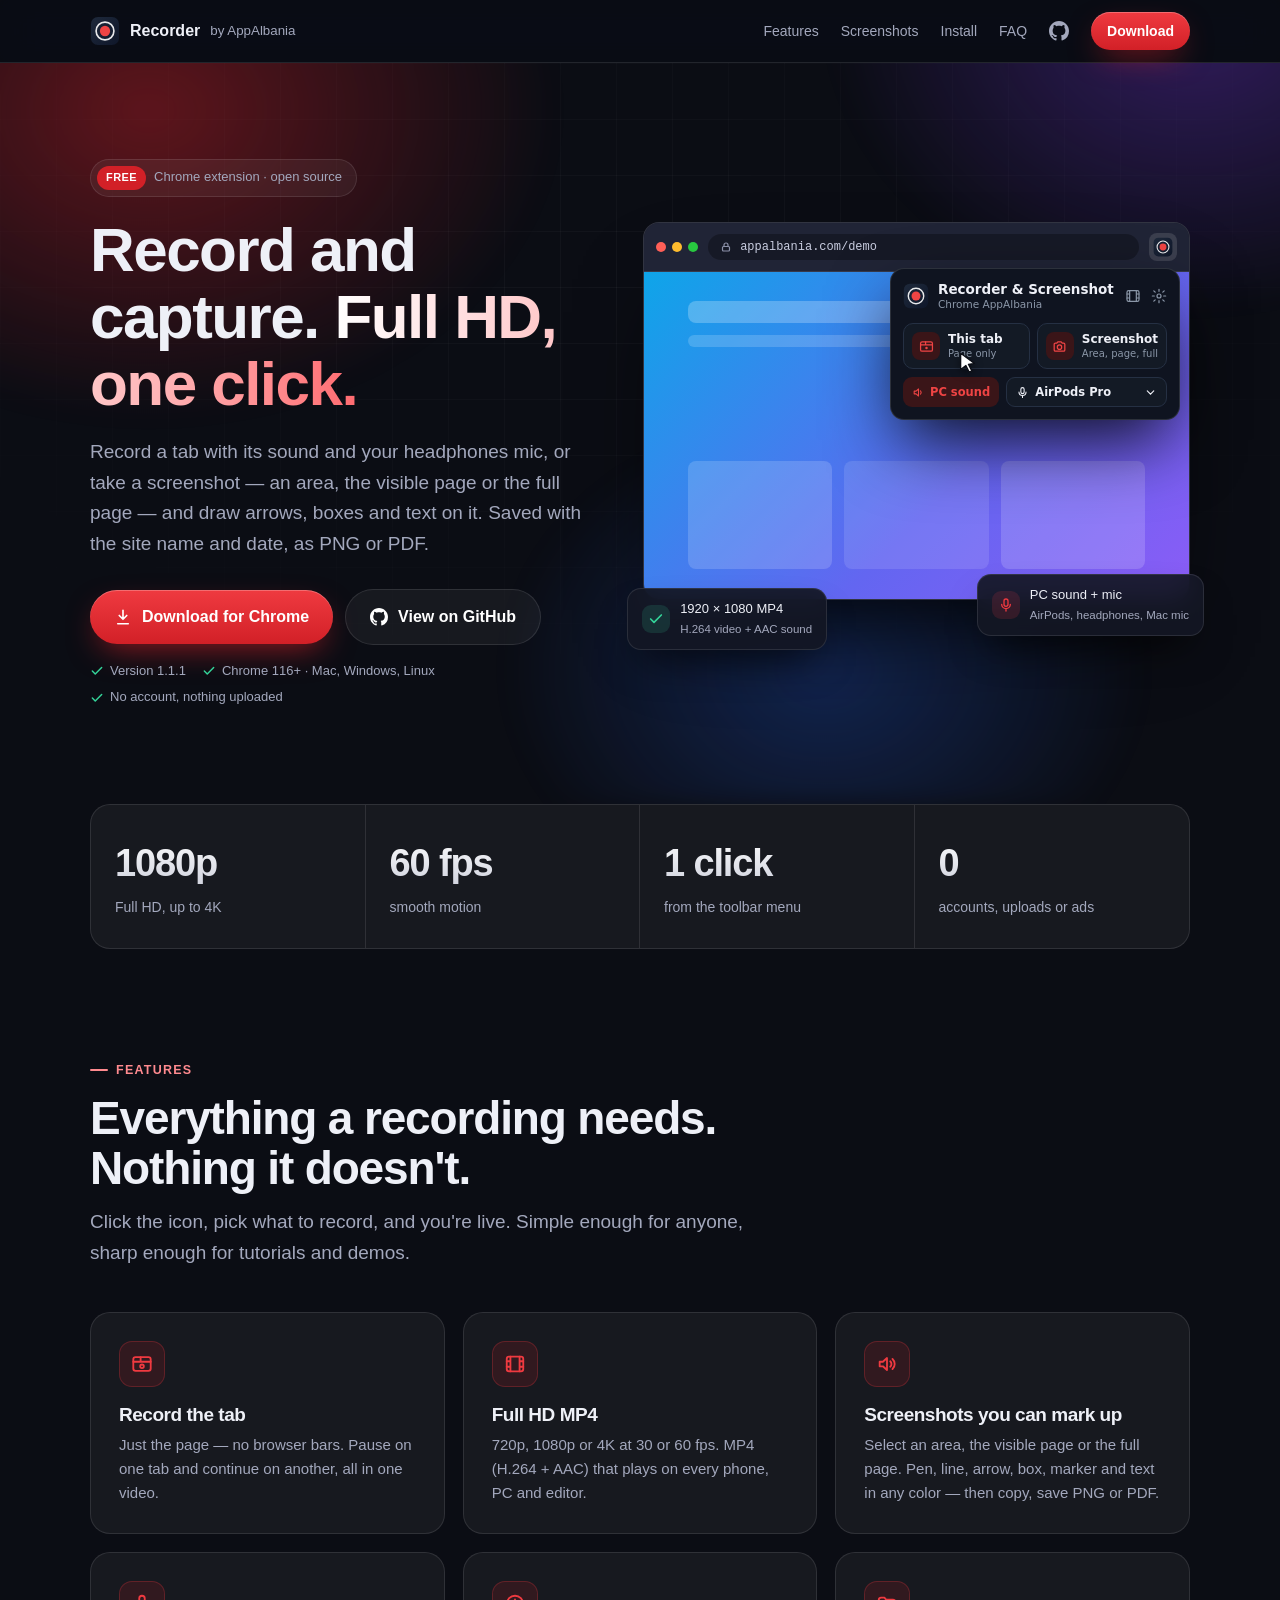
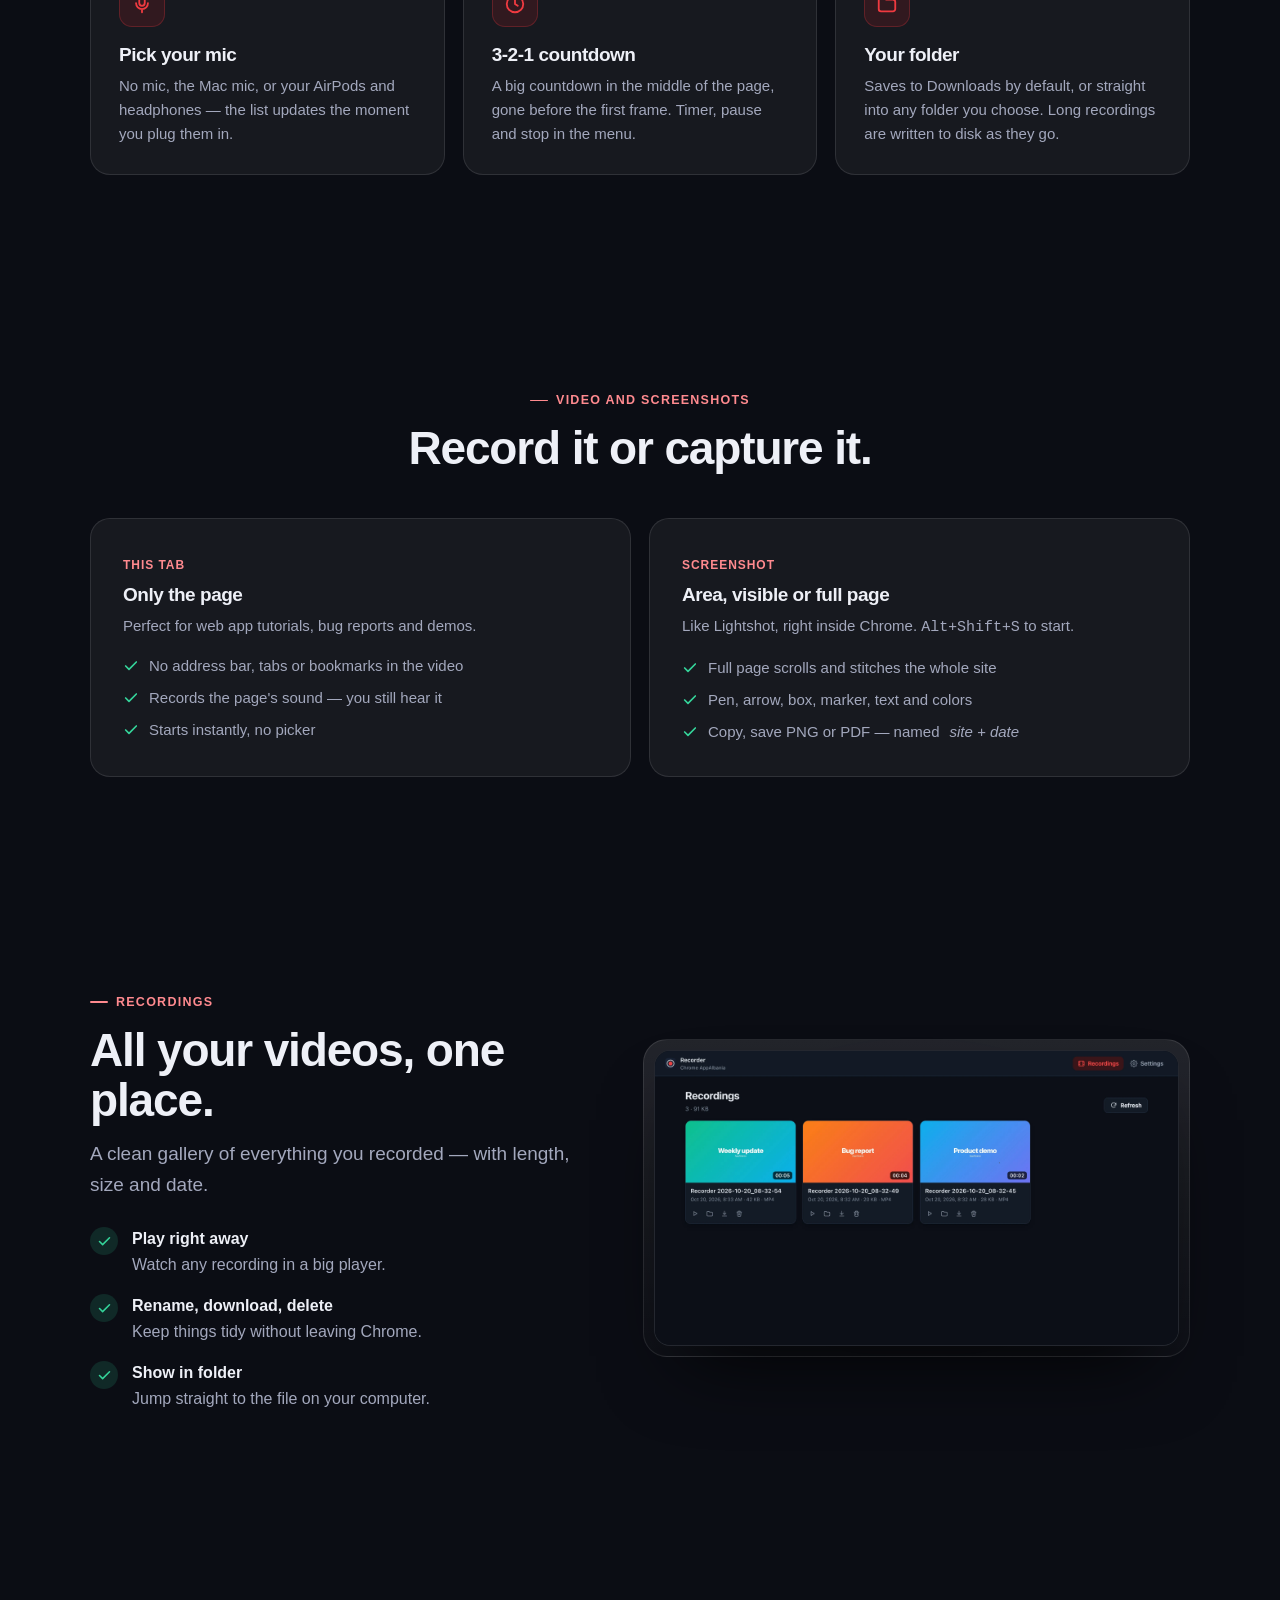
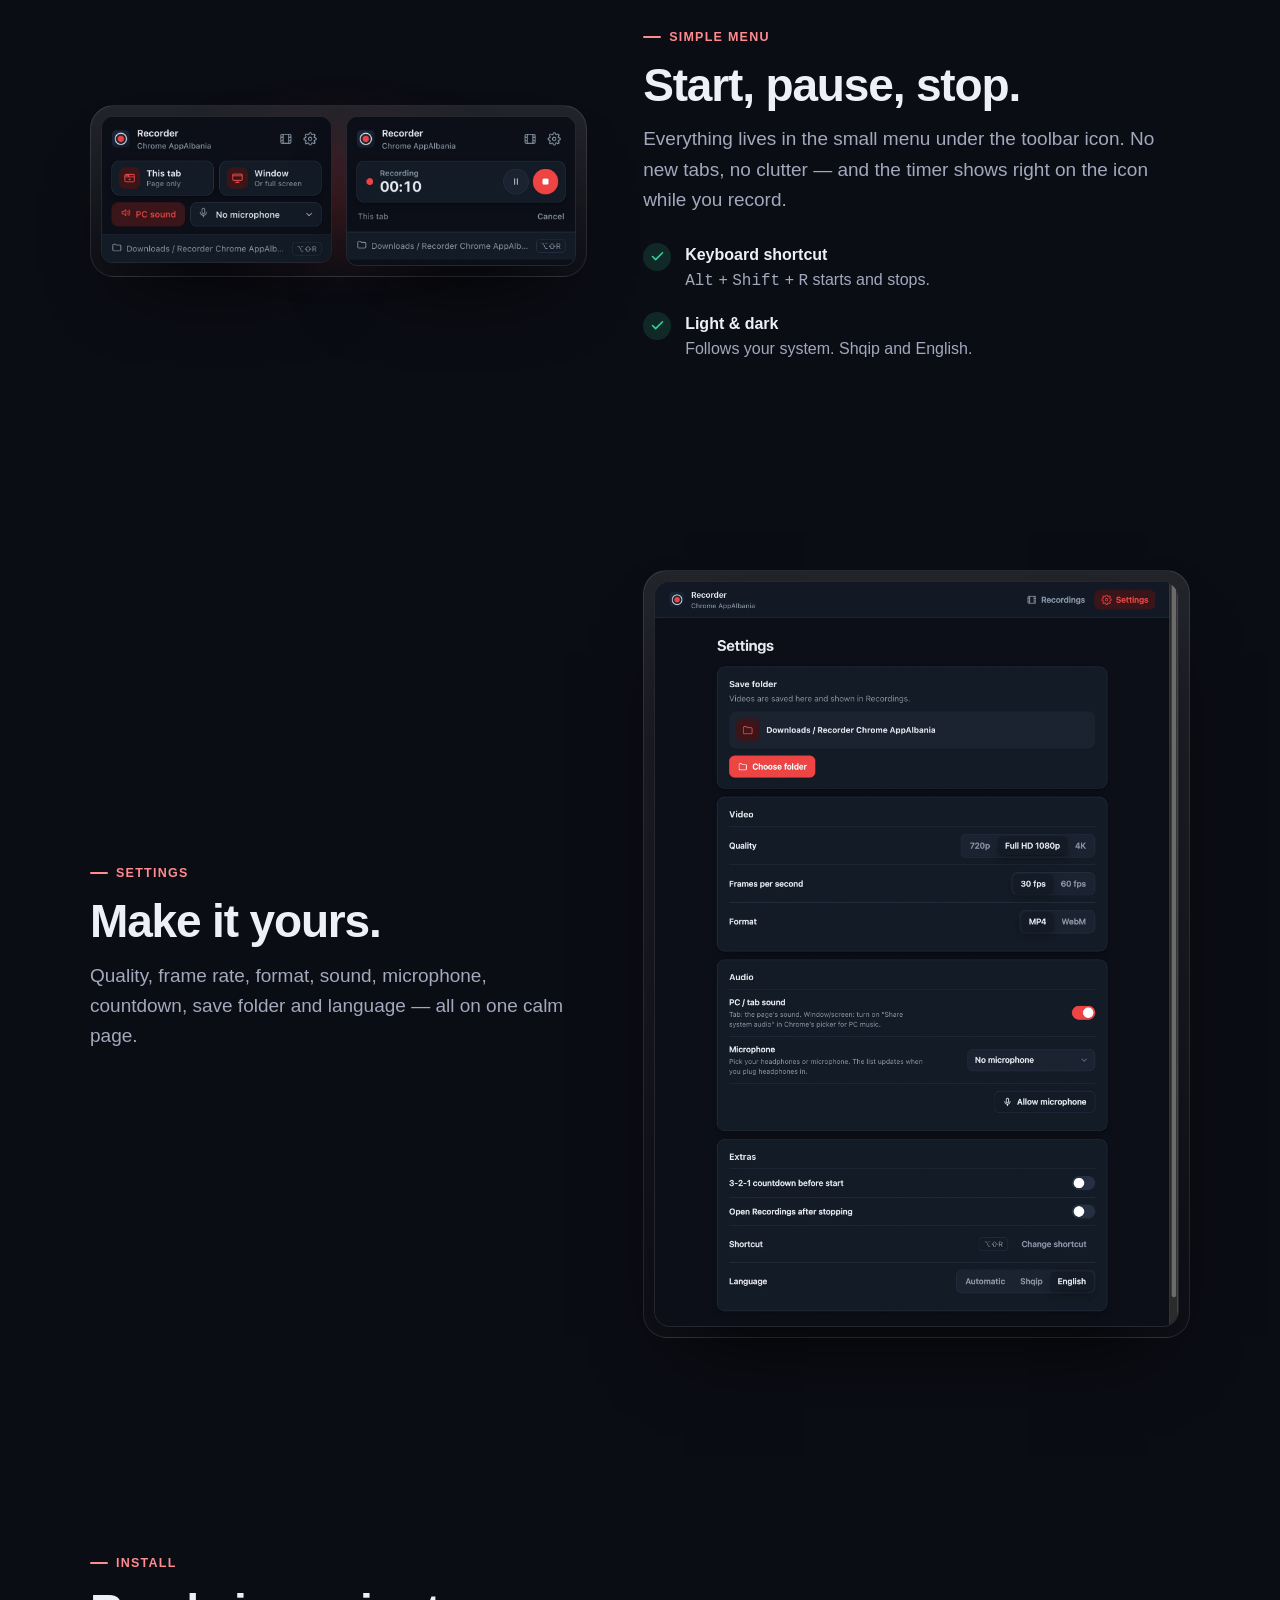
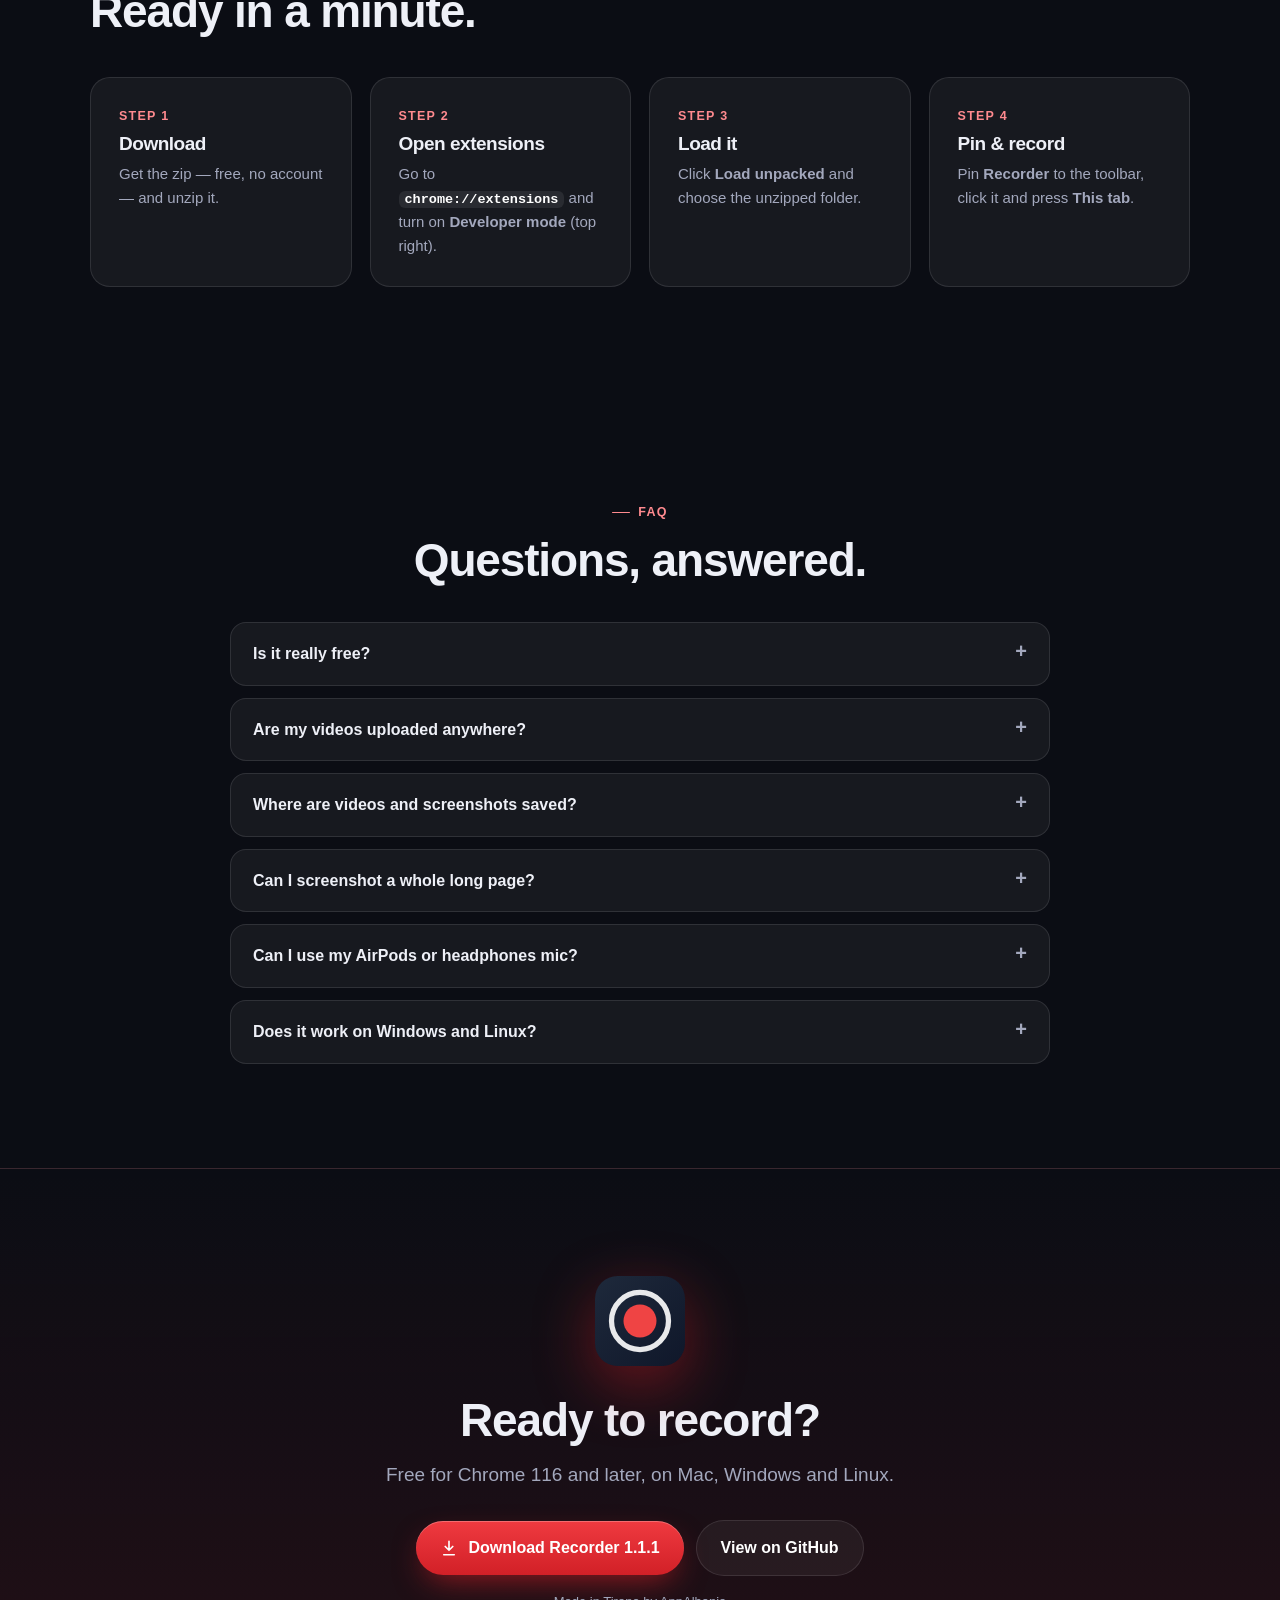
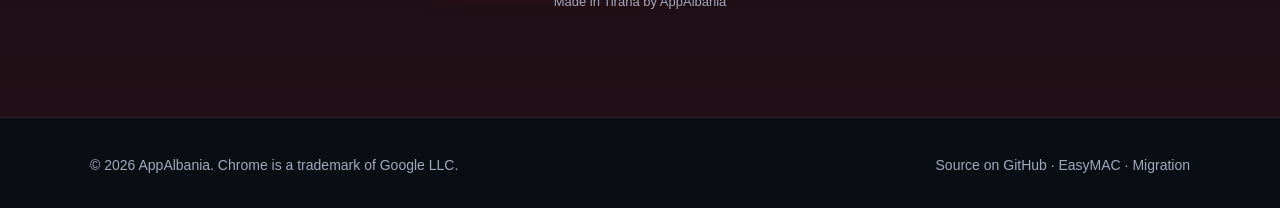
==== commit 1a12c571: "1.1.1: nicer arrows, full-page PDF ends without white space, no scrollbar in full page - Arrow: one " ====
--- a/site/index.html
+++ b/site/index.html
@@ -14,7 +14,7 @@
 <meta property="og:url" content="https://appalbania.com/recorder/">
 <meta name="twitter:card" content="summary_large_image">
 <script type="application/ld+json">
-{"@context":"https://schema.org","@type":"SoftwareApplication","name":"Recorder Chrome AppAlbania","applicationCategory":"MultimediaApplication","operatingSystem":"Google Chrome 116+","softwareVersion":"1.1.0","offers":{"@type":"Offer","price":"0","priceCurrency":"EUR"},"author":{"@type":"Organization","name":"AppAlbania","url":"https://appalbania.com"},"downloadUrl":"https://appalbania.com/recorder/download/"}
+{"@context":"https://schema.org","@type":"SoftwareApplication","name":"Recorder Chrome AppAlbania","applicationCategory":"MultimediaApplication","operatingSystem":"Google Chrome 116+","softwareVersion":"1.1.1","offers":{"@type":"Offer","price":"0","priceCurrency":"EUR"},"author":{"@type":"Organization","name":"AppAlbania","url":"https://appalbania.com"},"downloadUrl":"https://appalbania.com/recorder/download/"}
 </script>
 <style>
 :root{
@@ -244,7 +244,7 @@
         <a class="btn ghost" href="https://github.com/juxhin20/Recorder-chrome" target="_blank" rel="noopener"><svg viewBox="0 0 16 16" fill="currentColor" aria-hidden="true"><path d="M8 0C3.58 0 0 3.58 0 8c0 3.54 2.29 6.53 5.47 7.59.4.07.55-.17.55-.38 0-.19-.01-.82-.01-1.49-2.01.37-2.53-.49-2.69-.94-.09-.23-.48-.94-.82-1.13-.28-.15-.68-.52-.01-.53.63-.01 1.08.58 1.23.82.72 1.21 1.87.87 2.33.66.07-.52.28-.87.51-1.07-1.78-.2-3.64-.89-3.64-3.95 0-.87.31-1.59.82-2.15-.08-.2-.36-1.02.08-2.12 0 0 .67-.21 2.2.82.64-.18 1.32-.27 2-.27.68 0 1.36.09 2 .27 1.53-1.04 2.2-.82 2.2-.82.44 1.1.16 1.92.08 2.12.51.56.82 1.27.82 2.15 0 3.07-1.87 3.75-3.65 3.95.29.25.54.73.54 1.48 0 1.07-.01 1.93-.01 2.2 0 .21.15.46.55.38A8.013 8.013 0 0 0 16 8c0-4.42-3.58-8-8-8Z"/></svg>View on GitHub</a>
       </div>
       <div class="meta">
-        <span><svg viewBox="0 0 24 24" fill="none" stroke="currentColor" stroke-width="2.5" stroke-linecap="round" stroke-linejoin="round"><path d="M20 6 9 17l-5-5"/></svg>Version 1.1.0</span>
+        <span><svg viewBox="0 0 24 24" fill="none" stroke="currentColor" stroke-width="2.5" stroke-linecap="round" stroke-linejoin="round"><path d="M20 6 9 17l-5-5"/></svg>Version 1.1.1</span>
         <span><svg viewBox="0 0 24 24" fill="none" stroke="currentColor" stroke-width="2.5" stroke-linecap="round" stroke-linejoin="round"><path d="M20 6 9 17l-5-5"/></svg>Chrome 116+ · Mac, Windows, Linux</span>
         <span><svg viewBox="0 0 24 24" fill="none" stroke="currentColor" stroke-width="2.5" stroke-linecap="round" stroke-linejoin="round"><path d="M20 6 9 17l-5-5"/></svg>No account, nothing uploaded</span>
       </div>
@@ -423,7 +423,7 @@
     <h2 class="reveal">Ready to record?</h2>
     <p class="lead reveal" style="margin:0 auto">Free for Chrome 116 and later, on Mac, Windows and Linux.</p>
     <div class="cta reveal">
-      <a class="btn" href="download/"><svg viewBox="0 0 24 24" fill="none" stroke="currentColor" stroke-width="2.2" stroke-linecap="round" stroke-linejoin="round"><path d="M12 3v12m0 0-5-5m5 5 5-5M5 21h14"/></svg>Download Recorder 1.1.0</a>
+      <a class="btn" href="download/"><svg viewBox="0 0 24 24" fill="none" stroke="currentColor" stroke-width="2.2" stroke-linecap="round" stroke-linejoin="round"><path d="M12 3v12m0 0-5-5m5 5 5-5M5 21h14"/></svg>Download Recorder 1.1.1</a>
       <a class="btn ghost" href="https://github.com/juxhin20/Recorder-chrome" target="_blank" rel="noopener">View on GitHub</a>
     </div>
     <div class="meta"><span>Made in Tirana by AppAlbania</span></div>
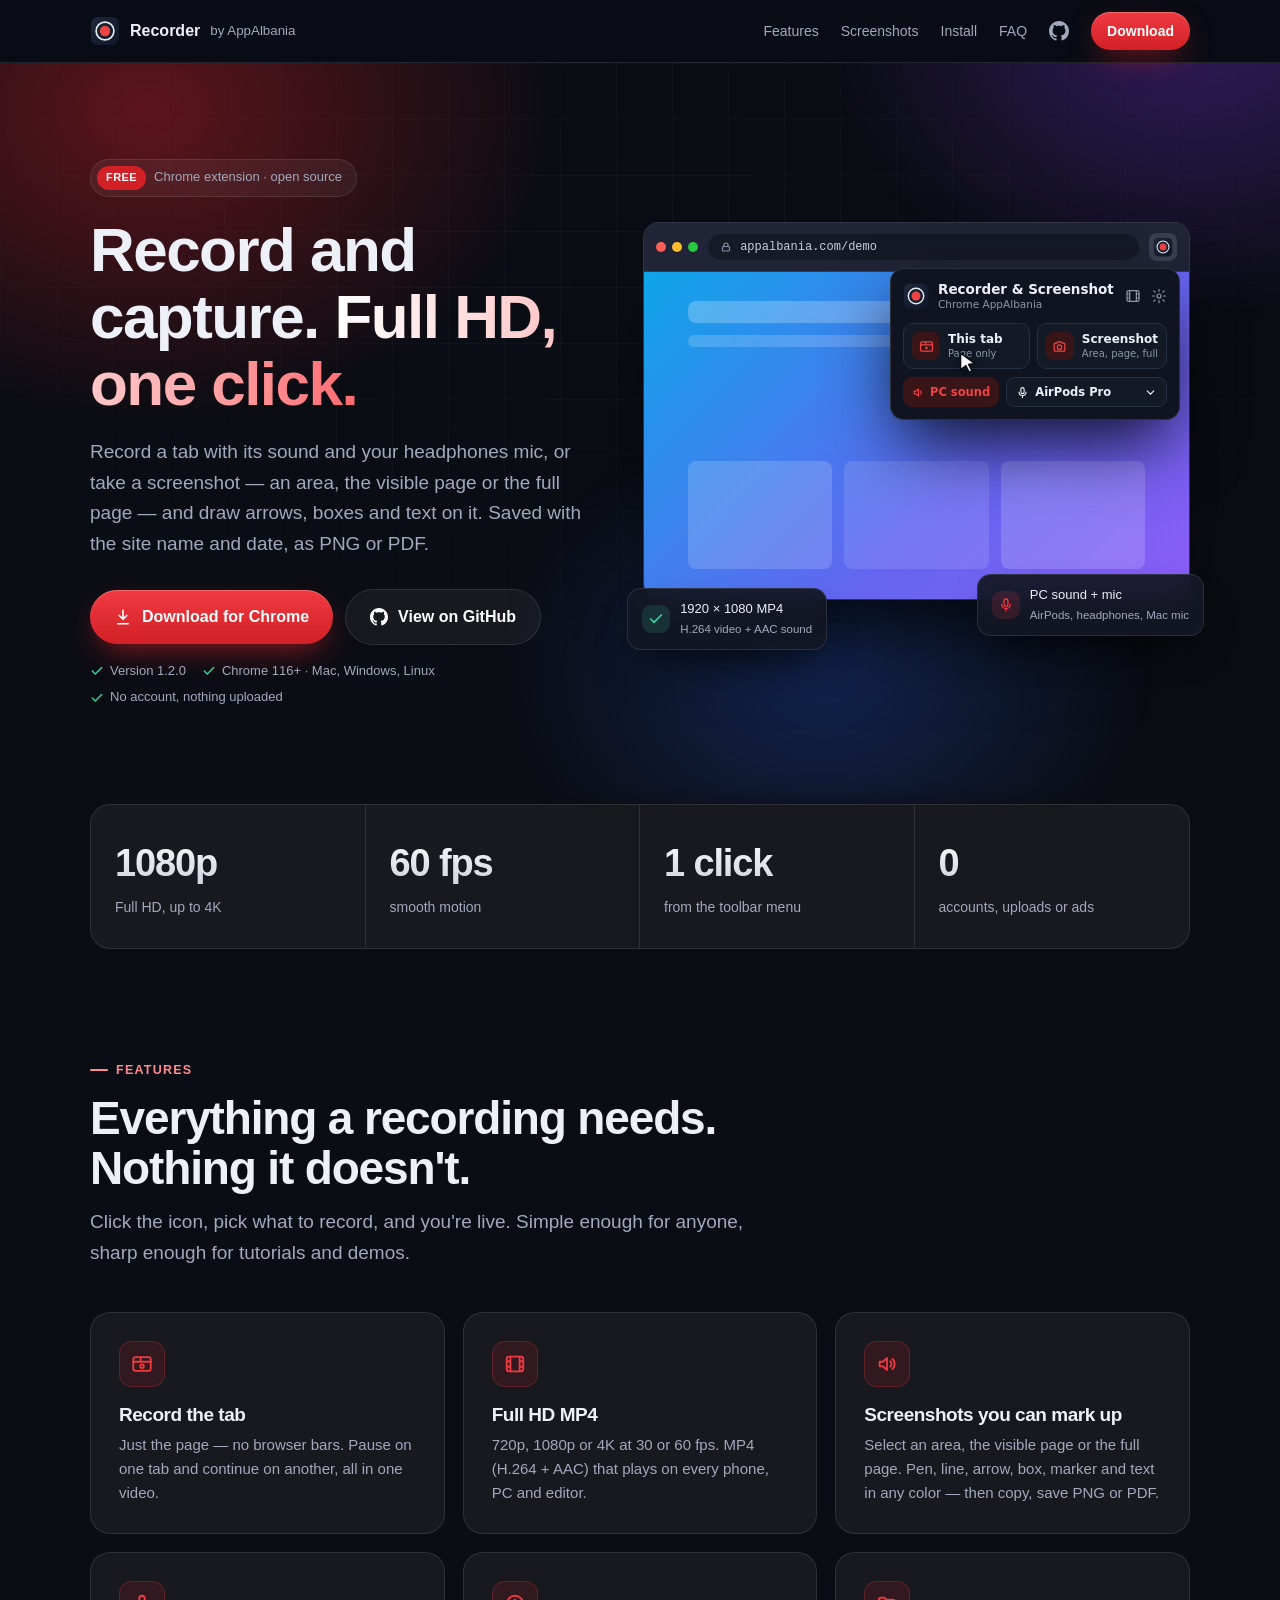
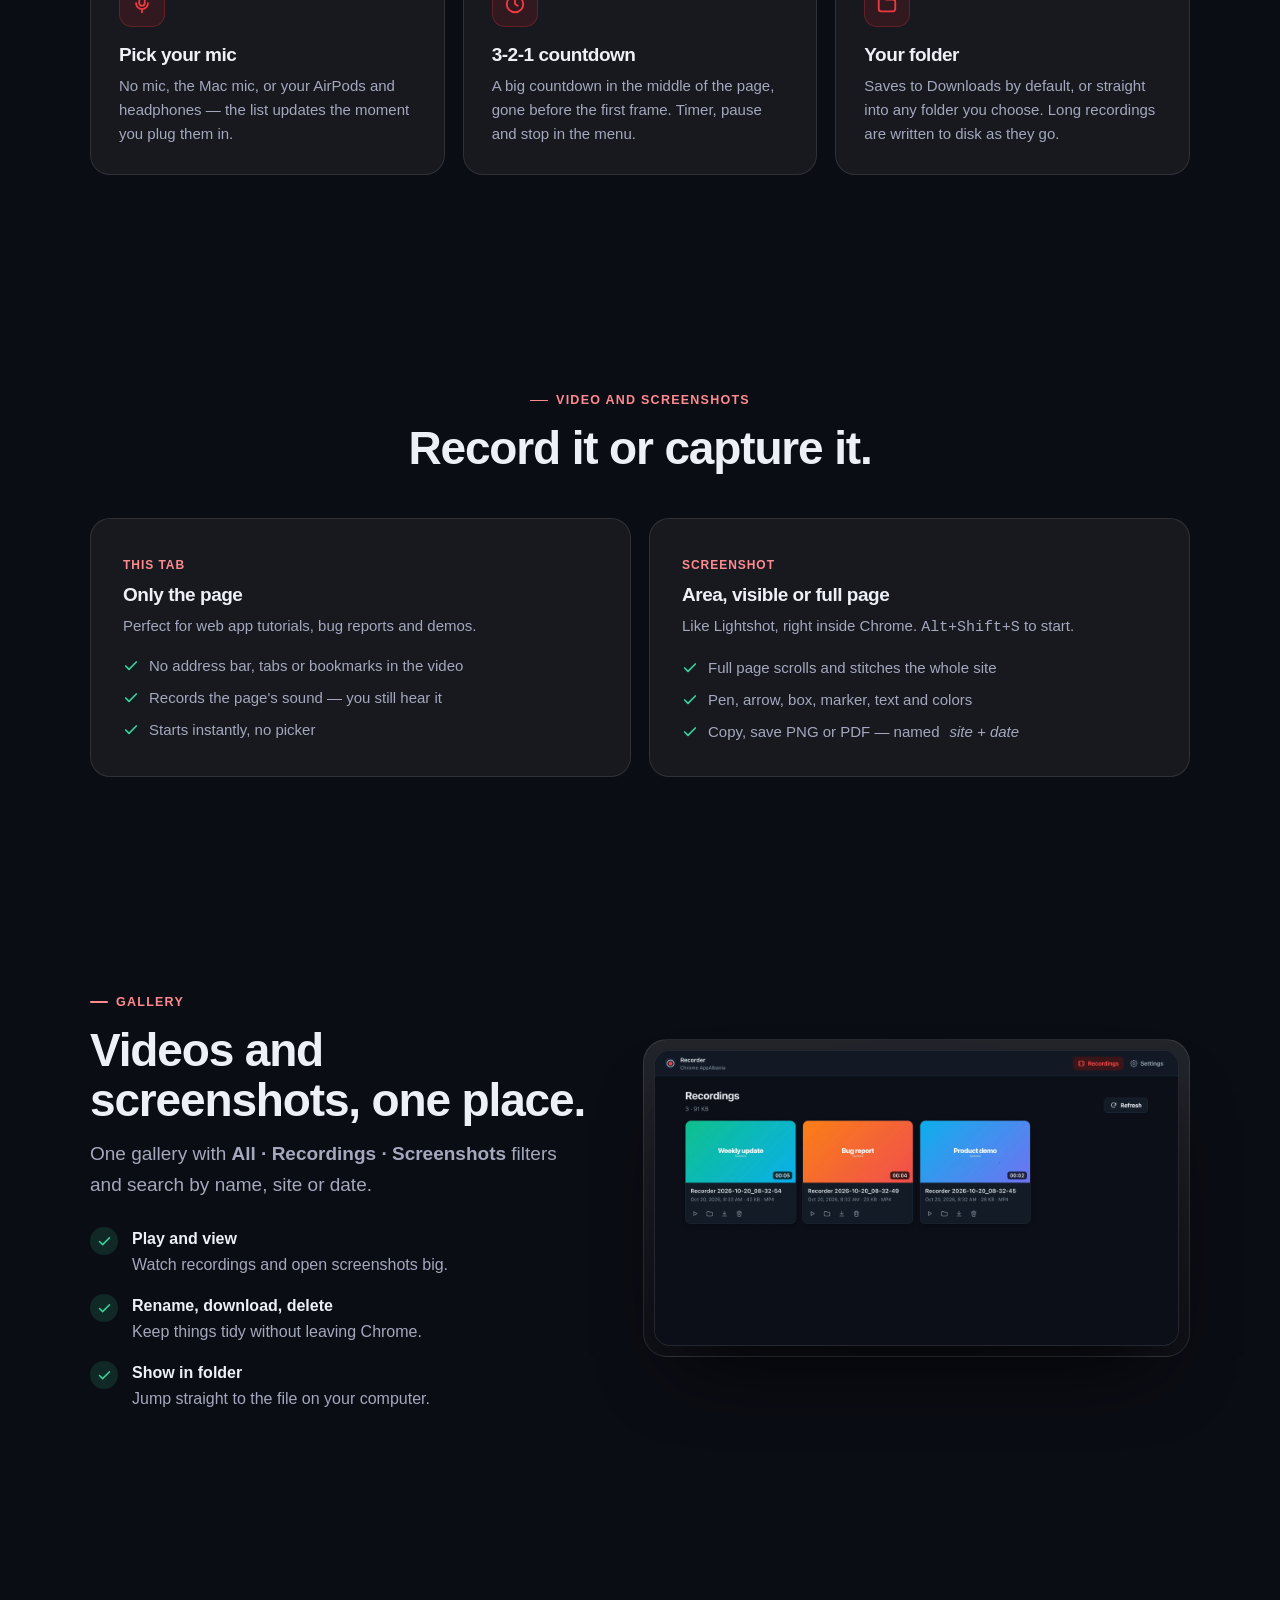
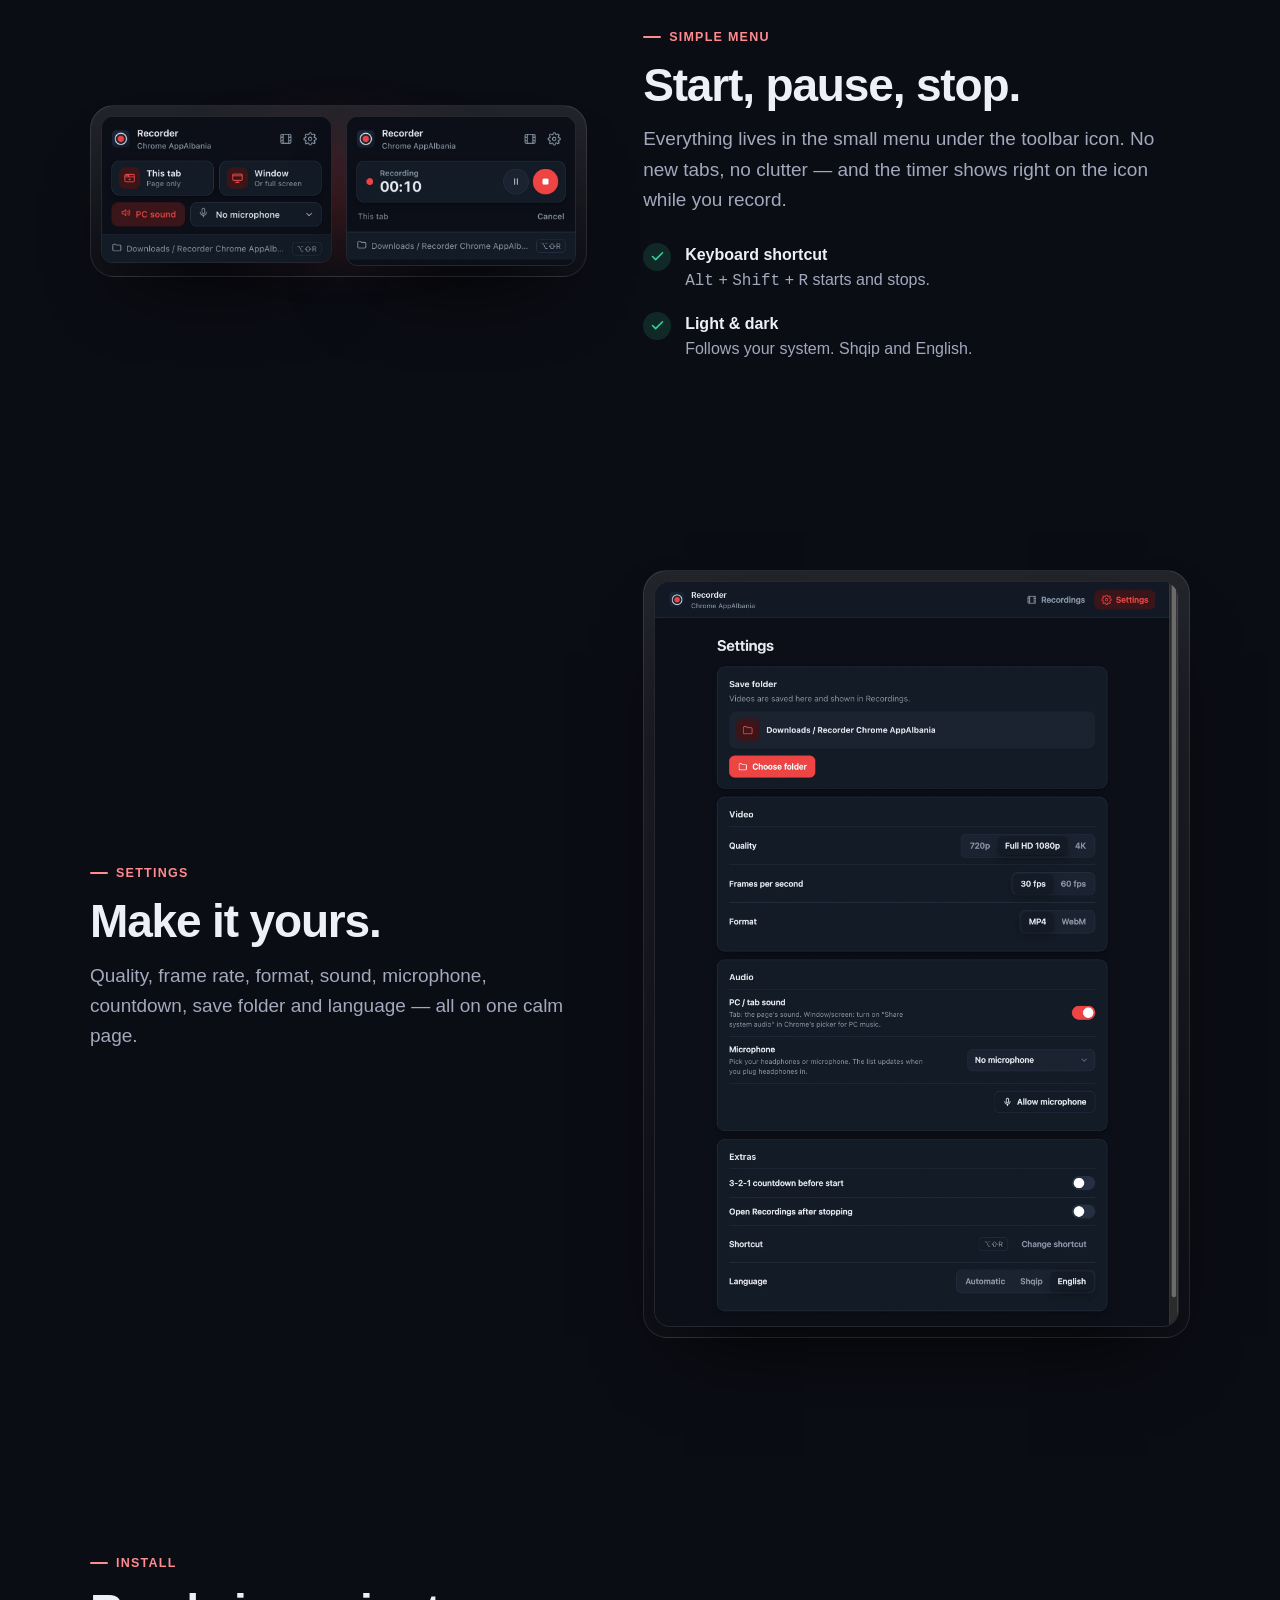
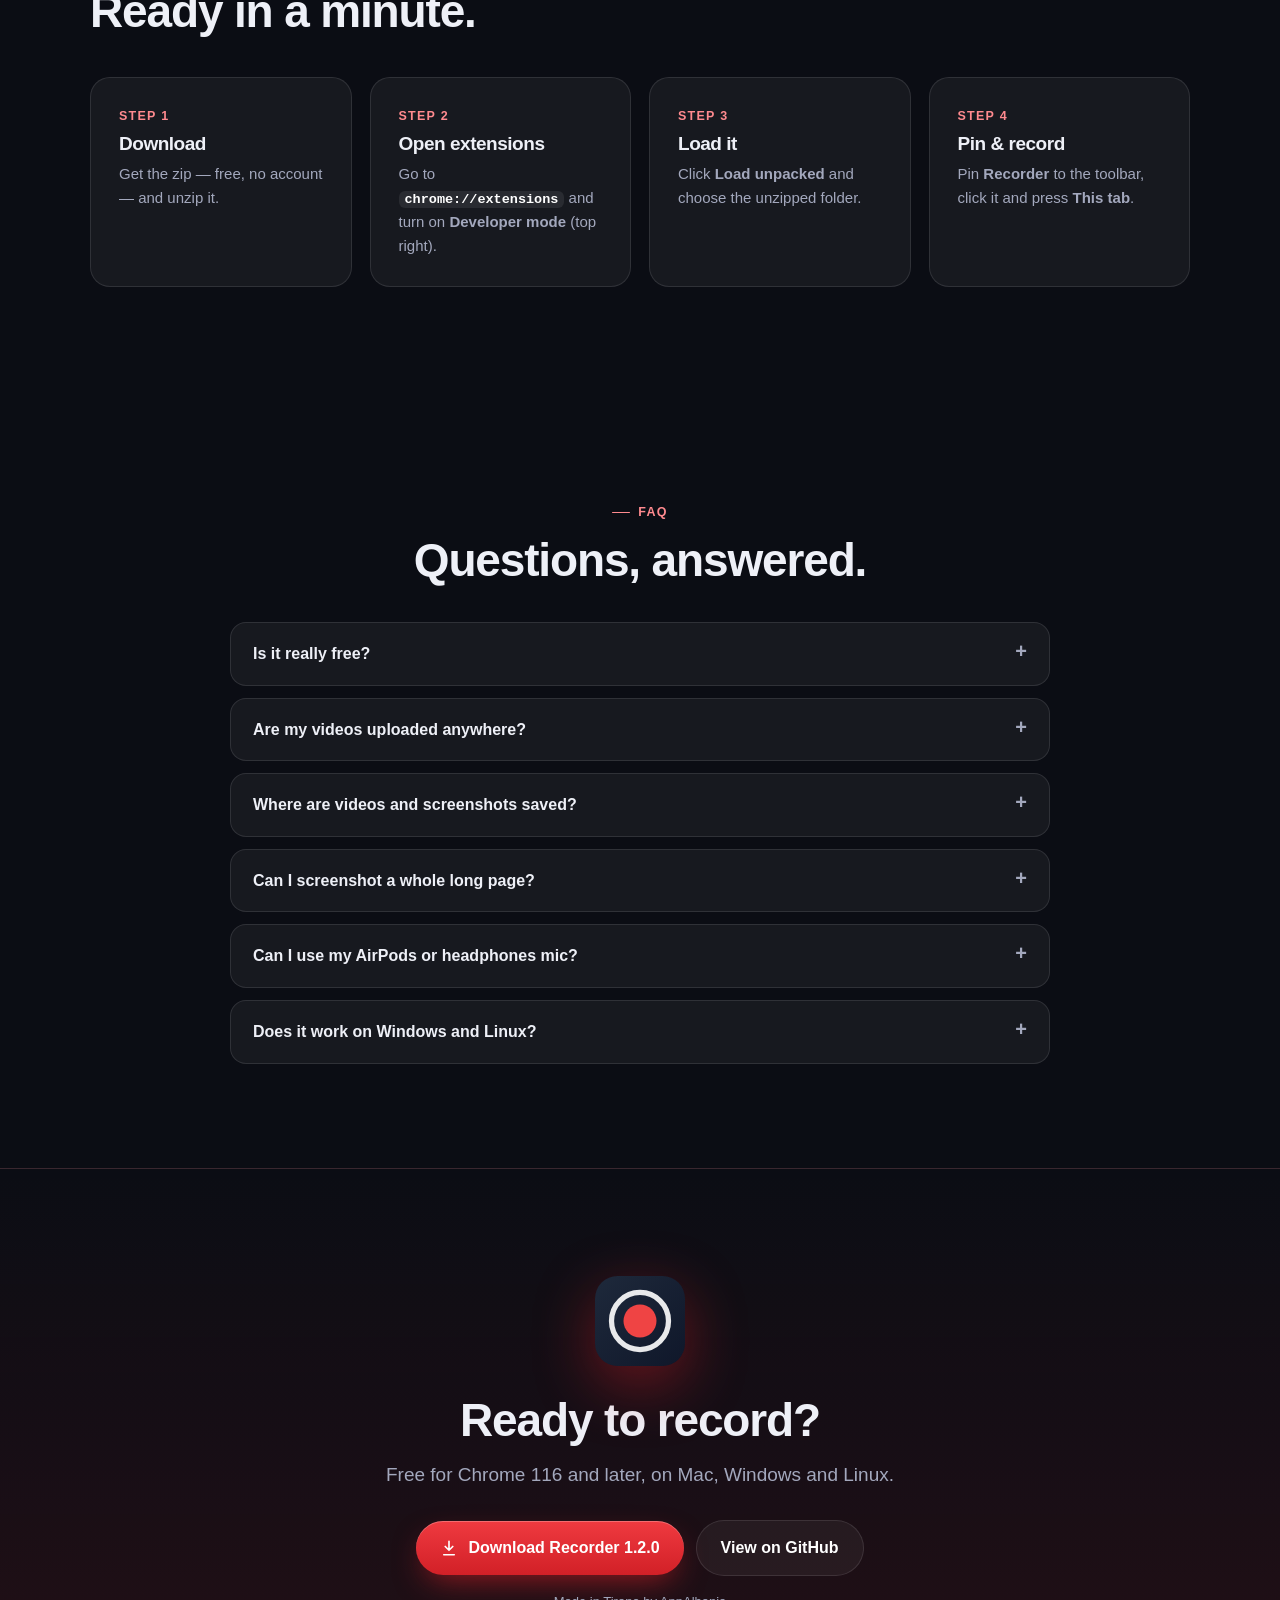
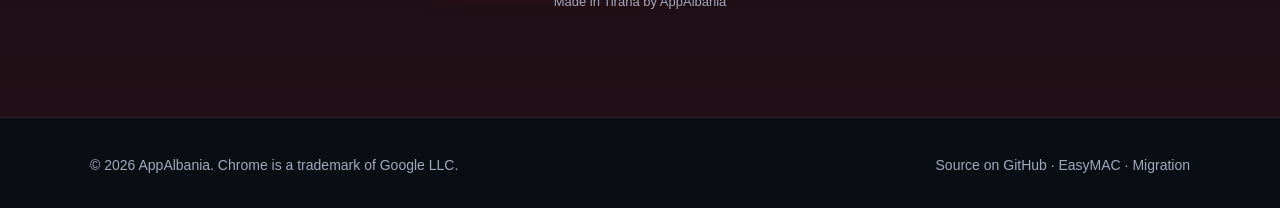
==== commit efd9f49c: "1.2.0: one Gallery for recordings and screenshots, with filters and search - Gallery (was Recordings" ====
--- a/site/index.html
+++ b/site/index.html
@@ -14,7 +14,7 @@
 <meta property="og:url" content="https://appalbania.com/recorder/">
 <meta name="twitter:card" content="summary_large_image">
 <script type="application/ld+json">
-{"@context":"https://schema.org","@type":"SoftwareApplication","name":"Recorder Chrome AppAlbania","applicationCategory":"MultimediaApplication","operatingSystem":"Google Chrome 116+","softwareVersion":"1.1.1","offers":{"@type":"Offer","price":"0","priceCurrency":"EUR"},"author":{"@type":"Organization","name":"AppAlbania","url":"https://appalbania.com"},"downloadUrl":"https://appalbania.com/recorder/download/"}
+{"@context":"https://schema.org","@type":"SoftwareApplication","name":"Recorder Chrome AppAlbania","applicationCategory":"MultimediaApplication","operatingSystem":"Google Chrome 116+","softwareVersion":"1.2.0","offers":{"@type":"Offer","price":"0","priceCurrency":"EUR"},"author":{"@type":"Organization","name":"AppAlbania","url":"https://appalbania.com"},"downloadUrl":"https://appalbania.com/recorder/download/"}
 </script>
 <style>
 :root{
@@ -244,7 +244,7 @@
         <a class="btn ghost" href="https://github.com/juxhin20/Recorder-chrome" target="_blank" rel="noopener"><svg viewBox="0 0 16 16" fill="currentColor" aria-hidden="true"><path d="M8 0C3.58 0 0 3.58 0 8c0 3.54 2.29 6.53 5.47 7.59.4.07.55-.17.55-.38 0-.19-.01-.82-.01-1.49-2.01.37-2.53-.49-2.69-.94-.09-.23-.48-.94-.82-1.13-.28-.15-.68-.52-.01-.53.63-.01 1.08.58 1.23.82.72 1.21 1.87.87 2.33.66.07-.52.28-.87.51-1.07-1.78-.2-3.64-.89-3.64-3.95 0-.87.31-1.59.82-2.15-.08-.2-.36-1.02.08-2.12 0 0 .67-.21 2.2.82.64-.18 1.32-.27 2-.27.68 0 1.36.09 2 .27 1.53-1.04 2.2-.82 2.2-.82.44 1.1.16 1.92.08 2.12.51.56.82 1.27.82 2.15 0 3.07-1.87 3.75-3.65 3.95.29.25.54.73.54 1.48 0 1.07-.01 1.93-.01 2.2 0 .21.15.46.55.38A8.013 8.013 0 0 0 16 8c0-4.42-3.58-8-8-8Z"/></svg>View on GitHub</a>
       </div>
       <div class="meta">
-        <span><svg viewBox="0 0 24 24" fill="none" stroke="currentColor" stroke-width="2.5" stroke-linecap="round" stroke-linejoin="round"><path d="M20 6 9 17l-5-5"/></svg>Version 1.1.1</span>
+        <span><svg viewBox="0 0 24 24" fill="none" stroke="currentColor" stroke-width="2.5" stroke-linecap="round" stroke-linejoin="round"><path d="M20 6 9 17l-5-5"/></svg>Version 1.2.0</span>
         <span><svg viewBox="0 0 24 24" fill="none" stroke="currentColor" stroke-width="2.5" stroke-linecap="round" stroke-linejoin="round"><path d="M20 6 9 17l-5-5"/></svg>Chrome 116+ · Mac, Windows, Linux</span>
         <span><svg viewBox="0 0 24 24" fill="none" stroke="currentColor" stroke-width="2.5" stroke-linecap="round" stroke-linejoin="round"><path d="M20 6 9 17l-5-5"/></svg>No account, nothing uploaded</span>
       </div>
@@ -345,11 +345,11 @@
 <section id="screens">
   <div class="wrap split">
     <div>
-      <span class="eyebrow reveal">Recordings</span>
-      <h2 class="reveal">All your videos, one place.</h2>
-      <p class="lead reveal">A clean gallery of everything you recorded — with length, size and date.</p>
+      <span class="eyebrow reveal">Gallery</span>
+      <h2 class="reveal">Videos and screenshots, one place.</h2>
+      <p class="lead reveal">One gallery with <b>All · Recordings · Screenshots</b> filters and search by name, site or date.</p>
       <ul class="checks reveal">
-        <li><span class="ok"><svg viewBox="0 0 24 24" fill="none" stroke="currentColor" stroke-width="2.5" stroke-linecap="round" stroke-linejoin="round"><path d="M20 6 9 17l-5-5"/></svg></span><span><b>Play right away</b>Watch any recording in a big player.</span></li>
+        <li><span class="ok"><svg viewBox="0 0 24 24" fill="none" stroke="currentColor" stroke-width="2.5" stroke-linecap="round" stroke-linejoin="round"><path d="M20 6 9 17l-5-5"/></svg></span><span><b>Play and view</b>Watch recordings and open screenshots big.</span></li>
         <li><span class="ok"><svg viewBox="0 0 24 24" fill="none" stroke="currentColor" stroke-width="2.5" stroke-linecap="round" stroke-linejoin="round"><path d="M20 6 9 17l-5-5"/></svg></span><span><b>Rename, download, delete</b>Keep things tidy without leaving Chrome.</span></li>
         <li><span class="ok"><svg viewBox="0 0 24 24" fill="none" stroke="currentColor" stroke-width="2.5" stroke-linecap="round" stroke-linejoin="round"><path d="M20 6 9 17l-5-5"/></svg></span><span><b>Show in folder</b>Jump straight to the file on your computer.</span></li>
       </ul>
@@ -423,7 +423,7 @@
     <h2 class="reveal">Ready to record?</h2>
     <p class="lead reveal" style="margin:0 auto">Free for Chrome 116 and later, on Mac, Windows and Linux.</p>
     <div class="cta reveal">
-      <a class="btn" href="download/"><svg viewBox="0 0 24 24" fill="none" stroke="currentColor" stroke-width="2.2" stroke-linecap="round" stroke-linejoin="round"><path d="M12 3v12m0 0-5-5m5 5 5-5M5 21h14"/></svg>Download Recorder 1.1.1</a>
+      <a class="btn" href="download/"><svg viewBox="0 0 24 24" fill="none" stroke="currentColor" stroke-width="2.2" stroke-linecap="round" stroke-linejoin="round"><path d="M12 3v12m0 0-5-5m5 5 5-5M5 21h14"/></svg>Download Recorder 1.2.0</a>
       <a class="btn ghost" href="https://github.com/juxhin20/Recorder-chrome" target="_blank" rel="noopener">View on GitHub</a>
     </div>
     <div class="meta"><span>Made in Tirana by AppAlbania</span></div>
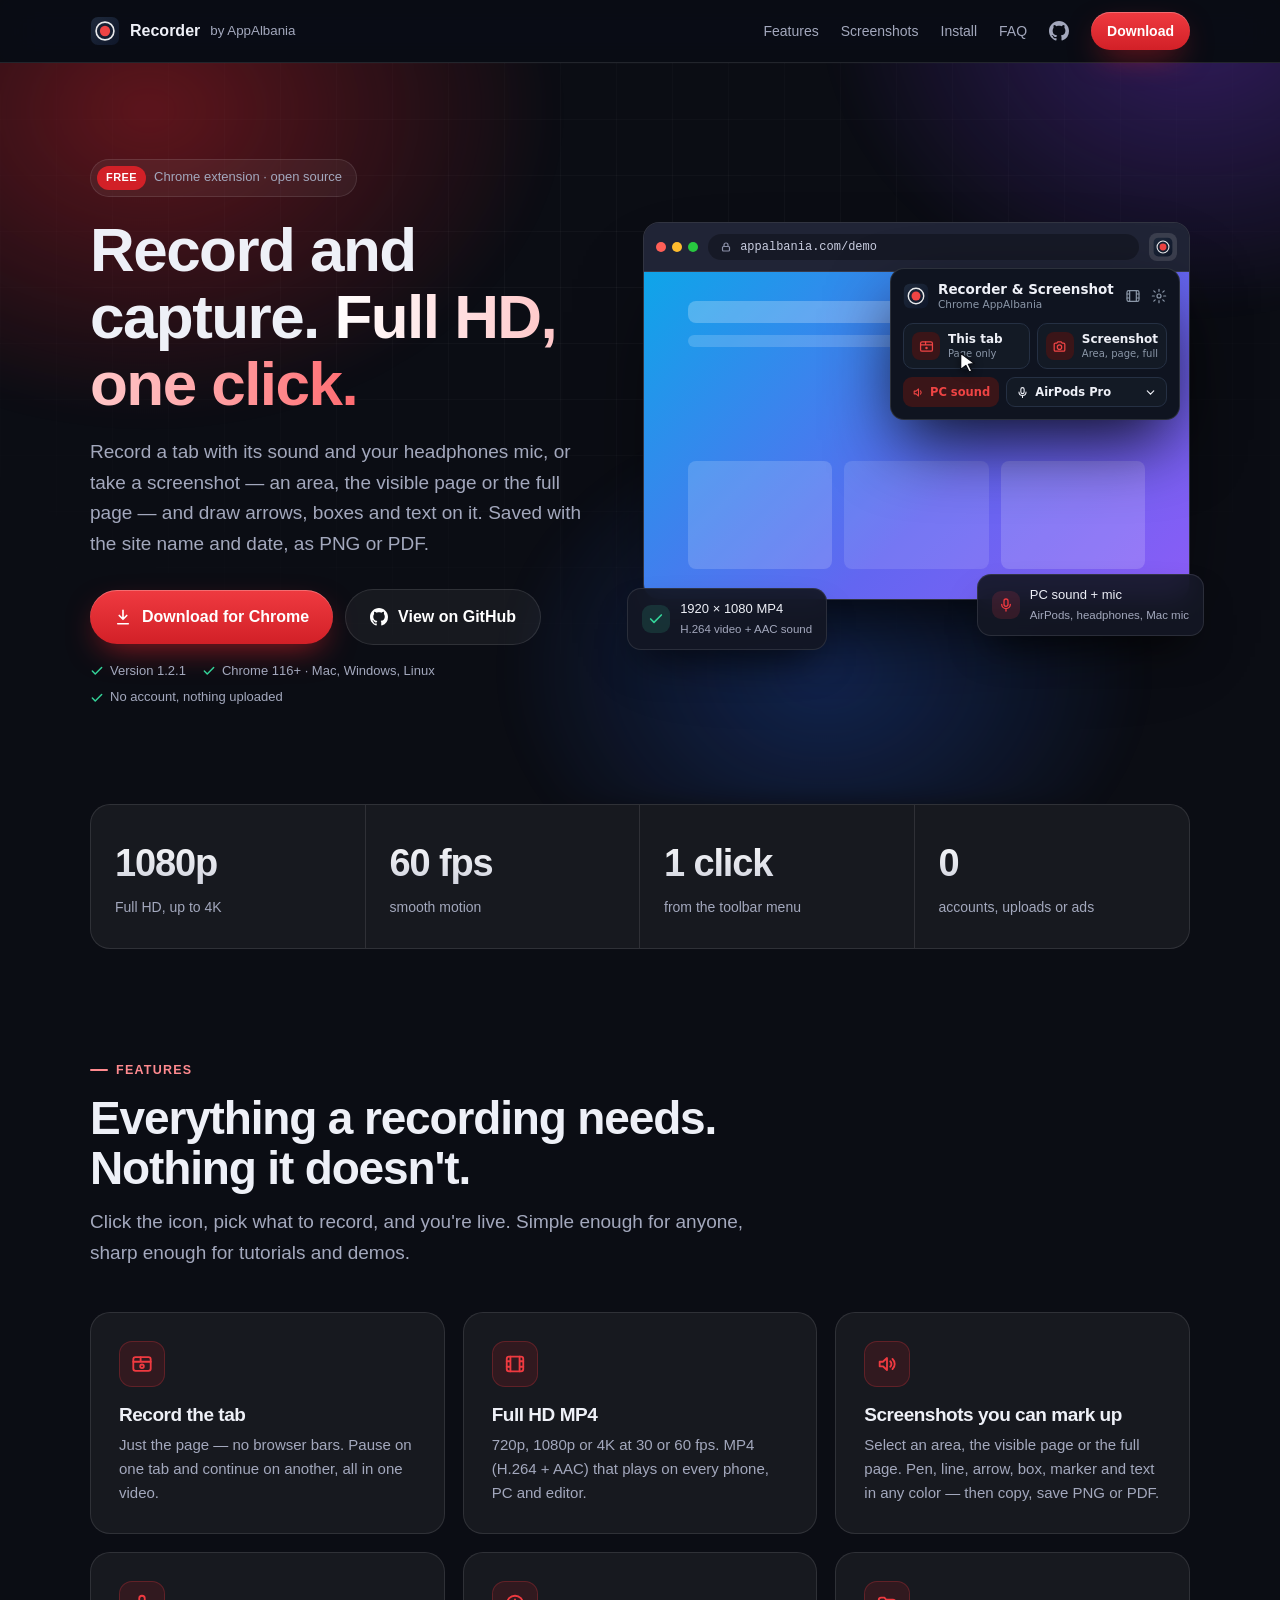
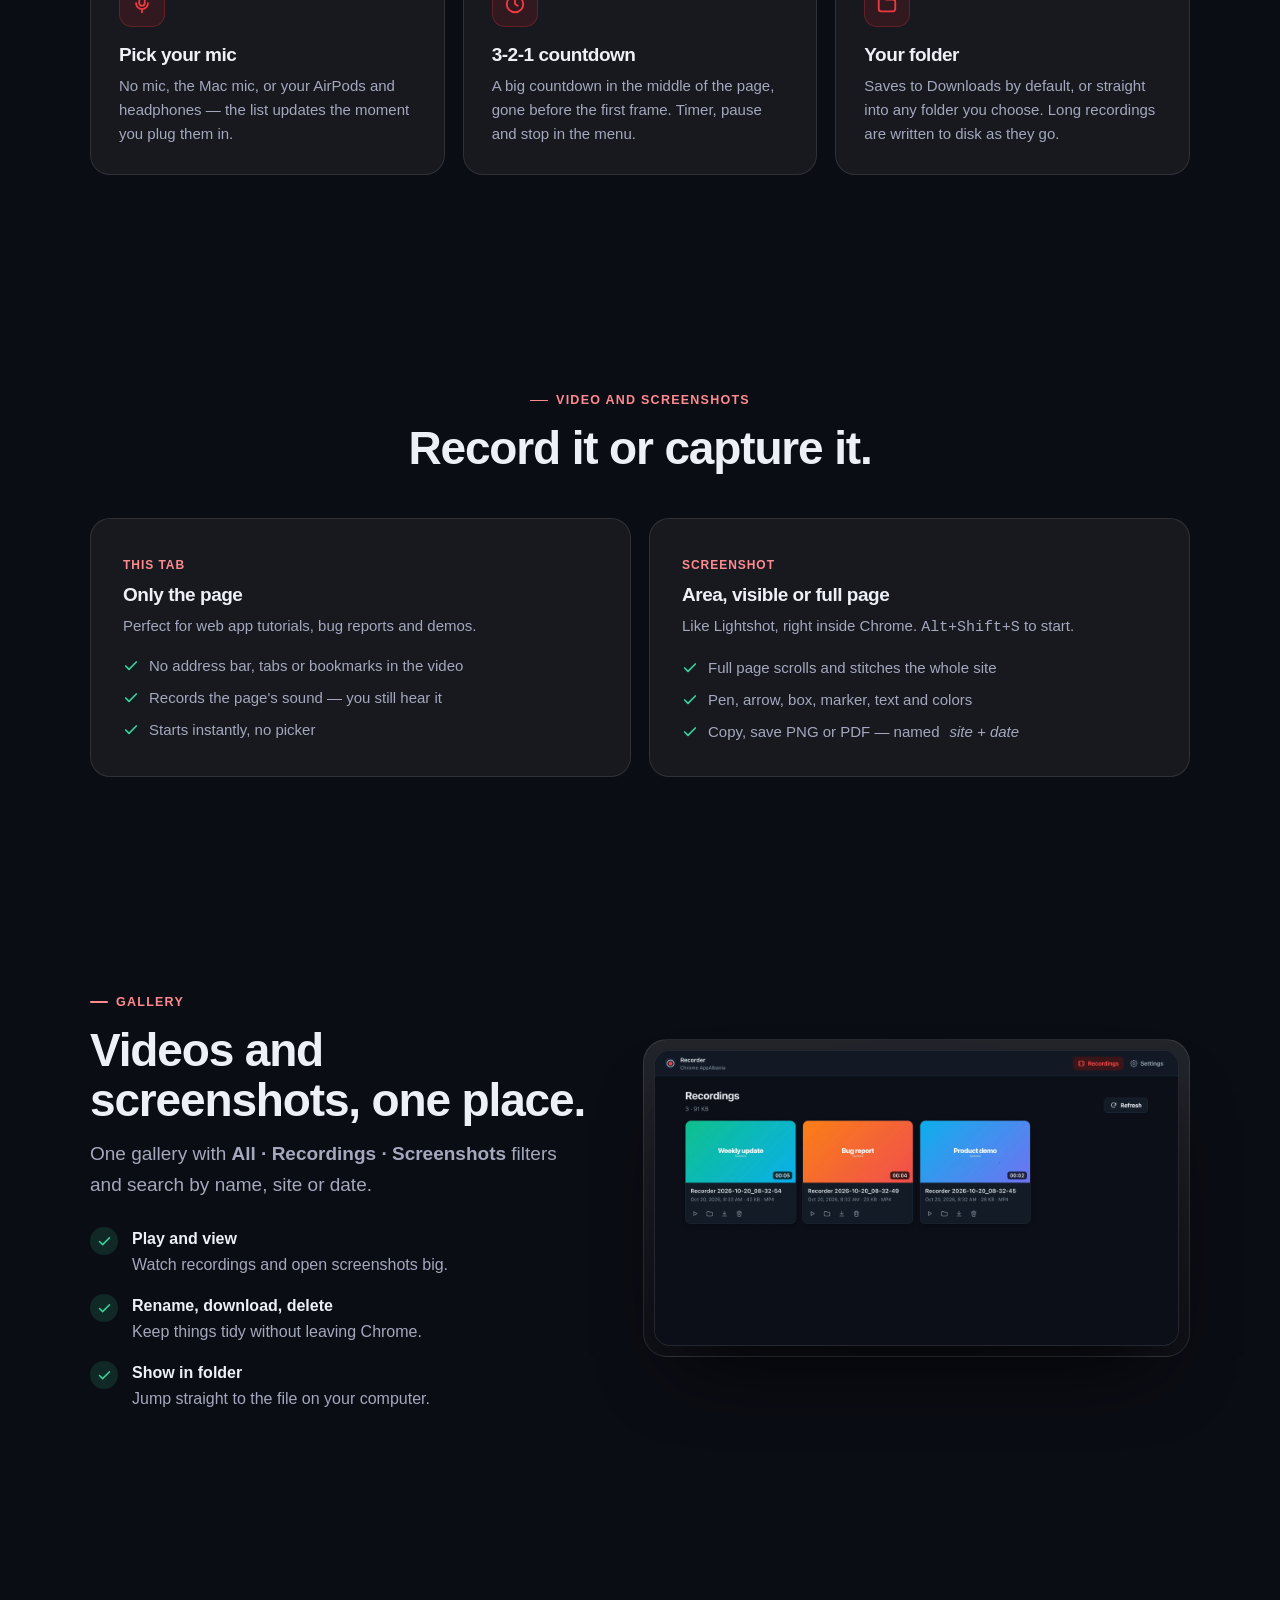
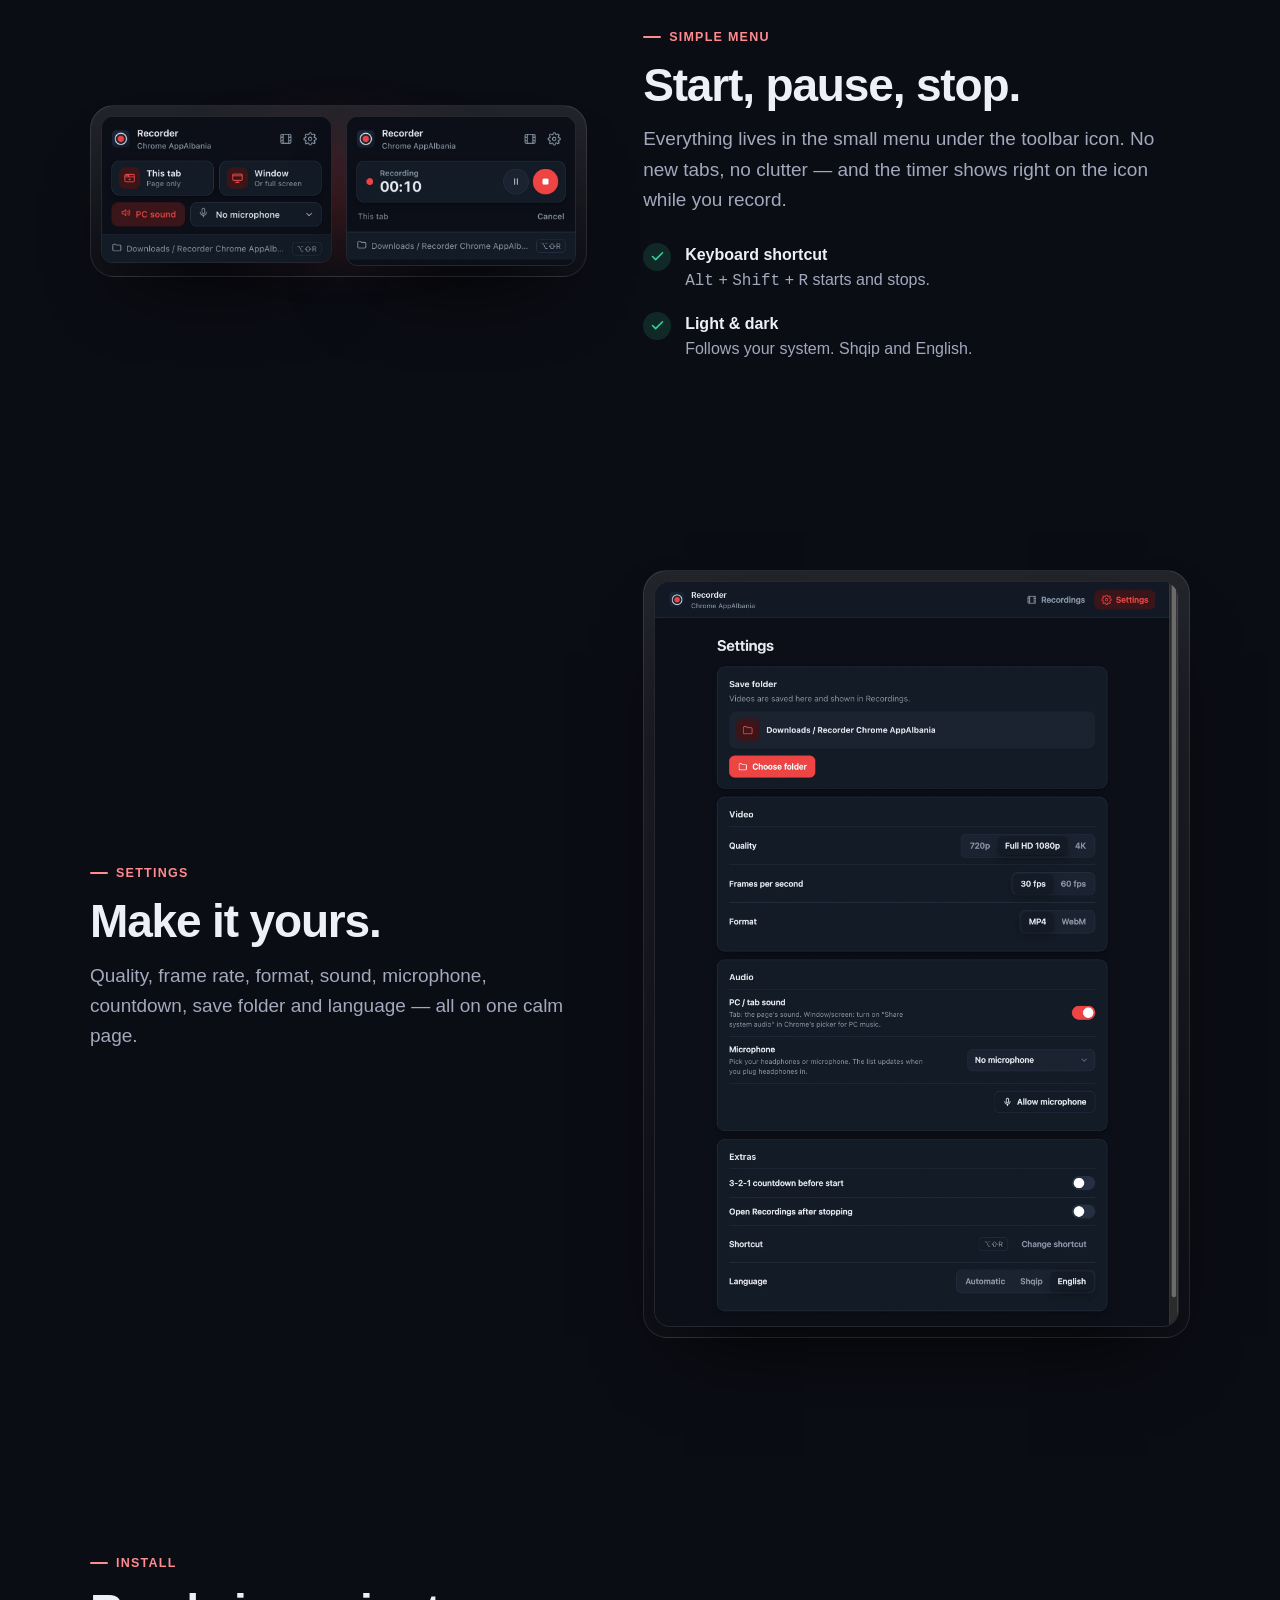
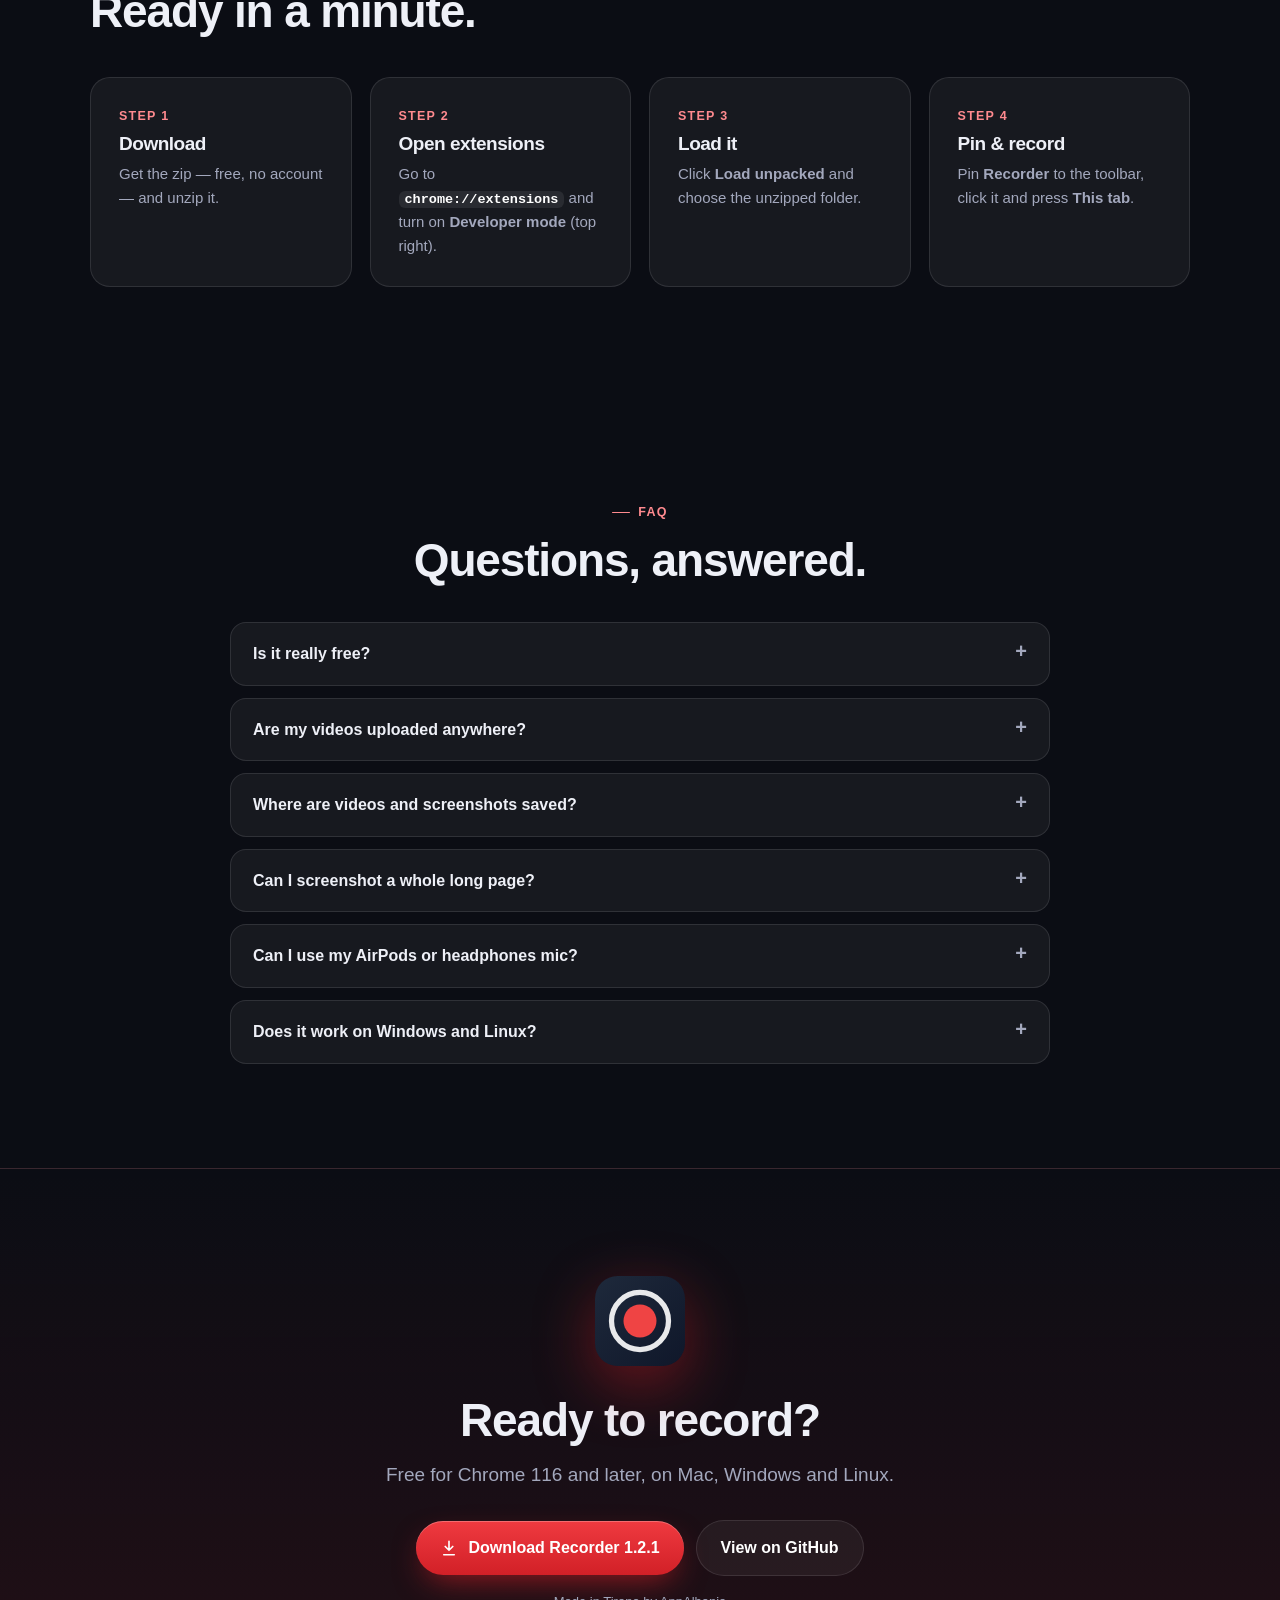
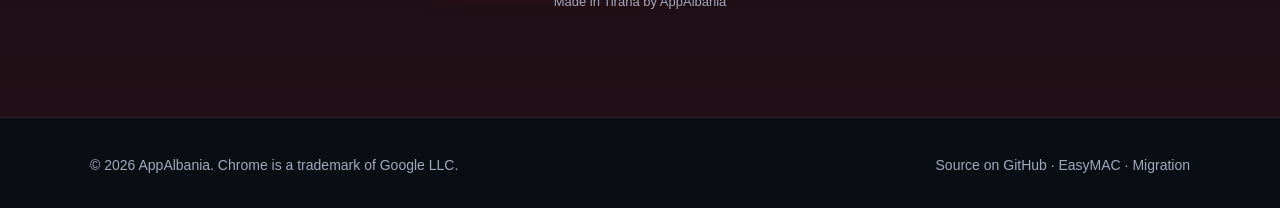
==== commit c8cd5d4a: "1.2.1: Save and Copy close the editor instantly The editor hides on click; PNG encoding (async toBlo" ====
--- a/site/index.html
+++ b/site/index.html
@@ -14,7 +14,7 @@
 <meta property="og:url" content="https://appalbania.com/recorder/">
 <meta name="twitter:card" content="summary_large_image">
 <script type="application/ld+json">
-{"@context":"https://schema.org","@type":"SoftwareApplication","name":"Recorder Chrome AppAlbania","applicationCategory":"MultimediaApplication","operatingSystem":"Google Chrome 116+","softwareVersion":"1.2.0","offers":{"@type":"Offer","price":"0","priceCurrency":"EUR"},"author":{"@type":"Organization","name":"AppAlbania","url":"https://appalbania.com"},"downloadUrl":"https://appalbania.com/recorder/download/"}
+{"@context":"https://schema.org","@type":"SoftwareApplication","name":"Recorder Chrome AppAlbania","applicationCategory":"MultimediaApplication","operatingSystem":"Google Chrome 116+","softwareVersion":"1.2.1","offers":{"@type":"Offer","price":"0","priceCurrency":"EUR"},"author":{"@type":"Organization","name":"AppAlbania","url":"https://appalbania.com"},"downloadUrl":"https://appalbania.com/recorder/download/"}
 </script>
 <style>
 :root{
@@ -244,7 +244,7 @@
         <a class="btn ghost" href="https://github.com/juxhin20/Recorder-chrome" target="_blank" rel="noopener"><svg viewBox="0 0 16 16" fill="currentColor" aria-hidden="true"><path d="M8 0C3.58 0 0 3.58 0 8c0 3.54 2.29 6.53 5.47 7.59.4.07.55-.17.55-.38 0-.19-.01-.82-.01-1.49-2.01.37-2.53-.49-2.69-.94-.09-.23-.48-.94-.82-1.13-.28-.15-.68-.52-.01-.53.63-.01 1.08.58 1.23.82.72 1.21 1.87.87 2.33.66.07-.52.28-.87.51-1.07-1.78-.2-3.64-.89-3.64-3.95 0-.87.31-1.59.82-2.15-.08-.2-.36-1.02.08-2.12 0 0 .67-.21 2.2.82.64-.18 1.32-.27 2-.27.68 0 1.36.09 2 .27 1.53-1.04 2.2-.82 2.2-.82.44 1.1.16 1.92.08 2.12.51.56.82 1.27.82 2.15 0 3.07-1.87 3.75-3.65 3.95.29.25.54.73.54 1.48 0 1.07-.01 1.93-.01 2.2 0 .21.15.46.55.38A8.013 8.013 0 0 0 16 8c0-4.42-3.58-8-8-8Z"/></svg>View on GitHub</a>
       </div>
       <div class="meta">
-        <span><svg viewBox="0 0 24 24" fill="none" stroke="currentColor" stroke-width="2.5" stroke-linecap="round" stroke-linejoin="round"><path d="M20 6 9 17l-5-5"/></svg>Version 1.2.0</span>
+        <span><svg viewBox="0 0 24 24" fill="none" stroke="currentColor" stroke-width="2.5" stroke-linecap="round" stroke-linejoin="round"><path d="M20 6 9 17l-5-5"/></svg>Version 1.2.1</span>
         <span><svg viewBox="0 0 24 24" fill="none" stroke="currentColor" stroke-width="2.5" stroke-linecap="round" stroke-linejoin="round"><path d="M20 6 9 17l-5-5"/></svg>Chrome 116+ · Mac, Windows, Linux</span>
         <span><svg viewBox="0 0 24 24" fill="none" stroke="currentColor" stroke-width="2.5" stroke-linecap="round" stroke-linejoin="round"><path d="M20 6 9 17l-5-5"/></svg>No account, nothing uploaded</span>
       </div>
@@ -423,7 +423,7 @@
     <h2 class="reveal">Ready to record?</h2>
     <p class="lead reveal" style="margin:0 auto">Free for Chrome 116 and later, on Mac, Windows and Linux.</p>
     <div class="cta reveal">
-      <a class="btn" href="download/"><svg viewBox="0 0 24 24" fill="none" stroke="currentColor" stroke-width="2.2" stroke-linecap="round" stroke-linejoin="round"><path d="M12 3v12m0 0-5-5m5 5 5-5M5 21h14"/></svg>Download Recorder 1.2.0</a>
+      <a class="btn" href="download/"><svg viewBox="0 0 24 24" fill="none" stroke="currentColor" stroke-width="2.2" stroke-linecap="round" stroke-linejoin="round"><path d="M12 3v12m0 0-5-5m5 5 5-5M5 21h14"/></svg>Download Recorder 1.2.1</a>
       <a class="btn ghost" href="https://github.com/juxhin20/Recorder-chrome" target="_blank" rel="noopener">View on GitHub</a>
     </div>
     <div class="meta"><span>Made in Tirana by AppAlbania</span></div>
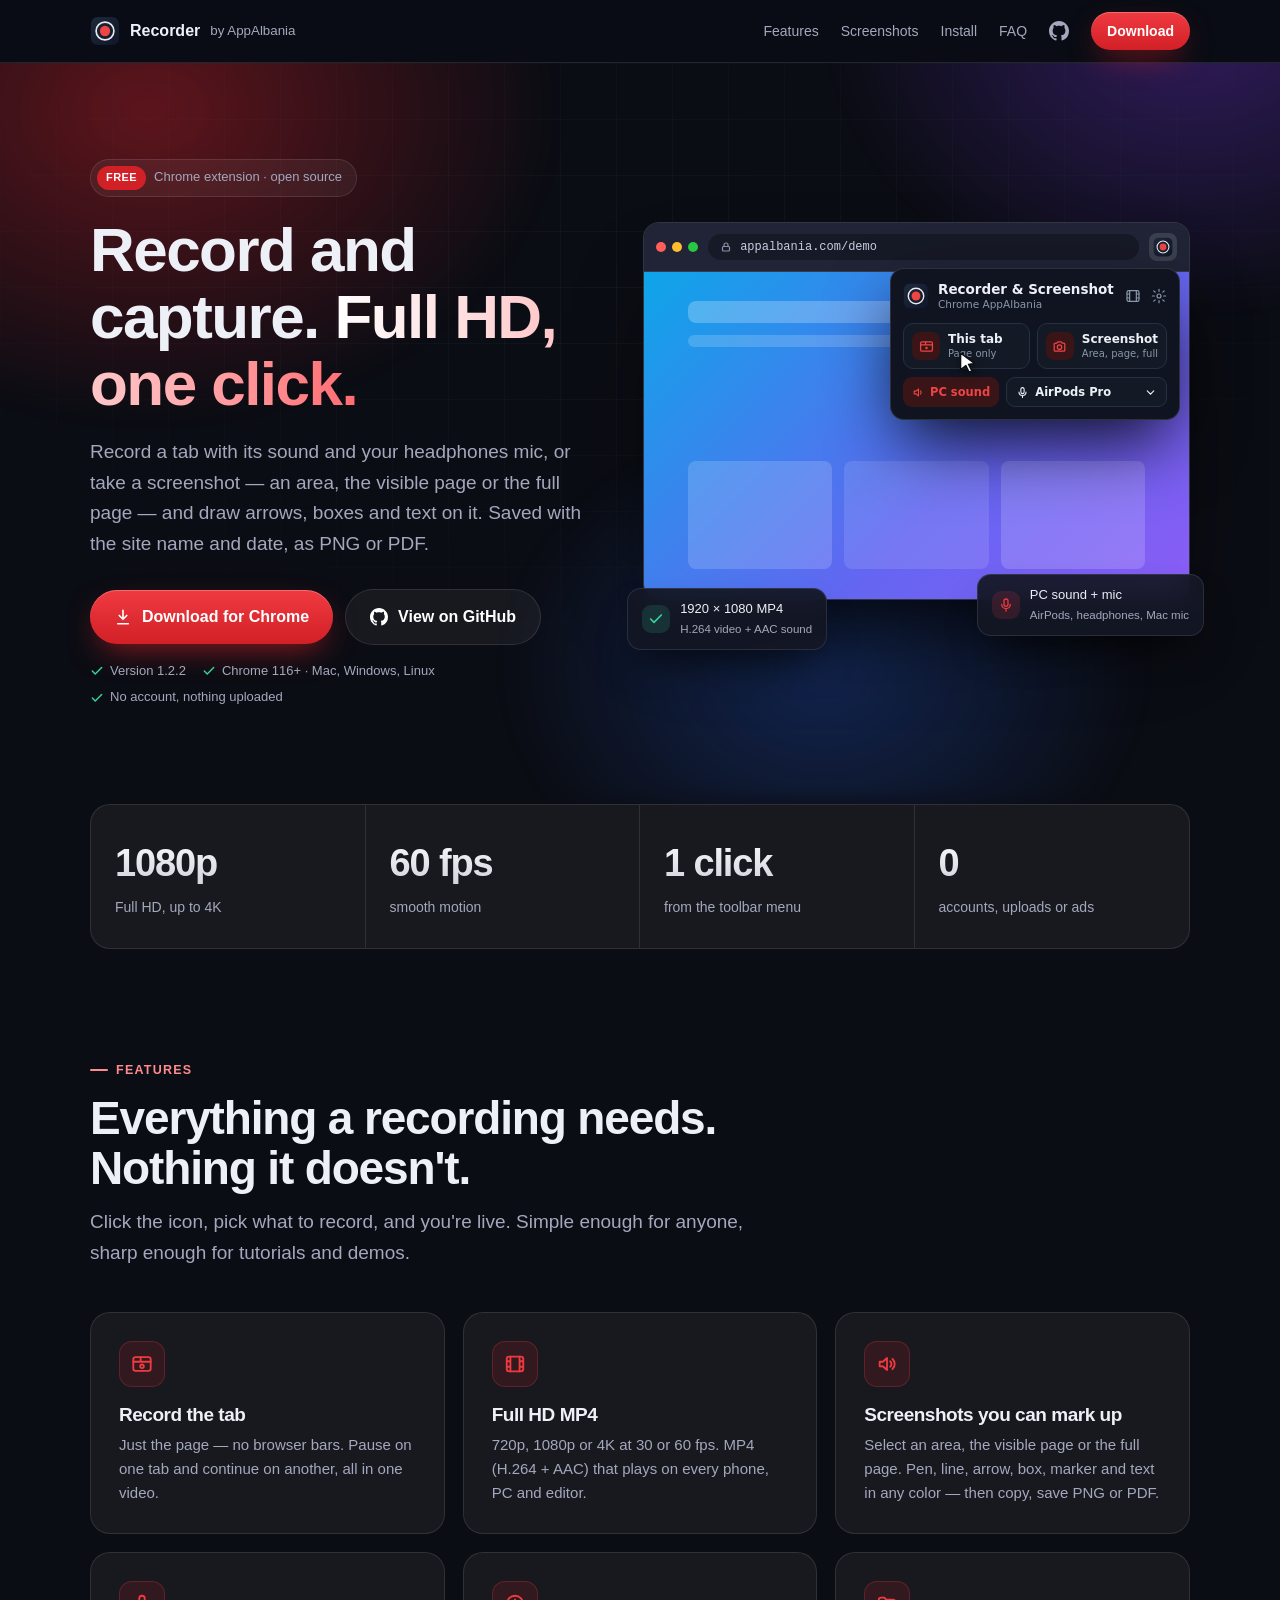
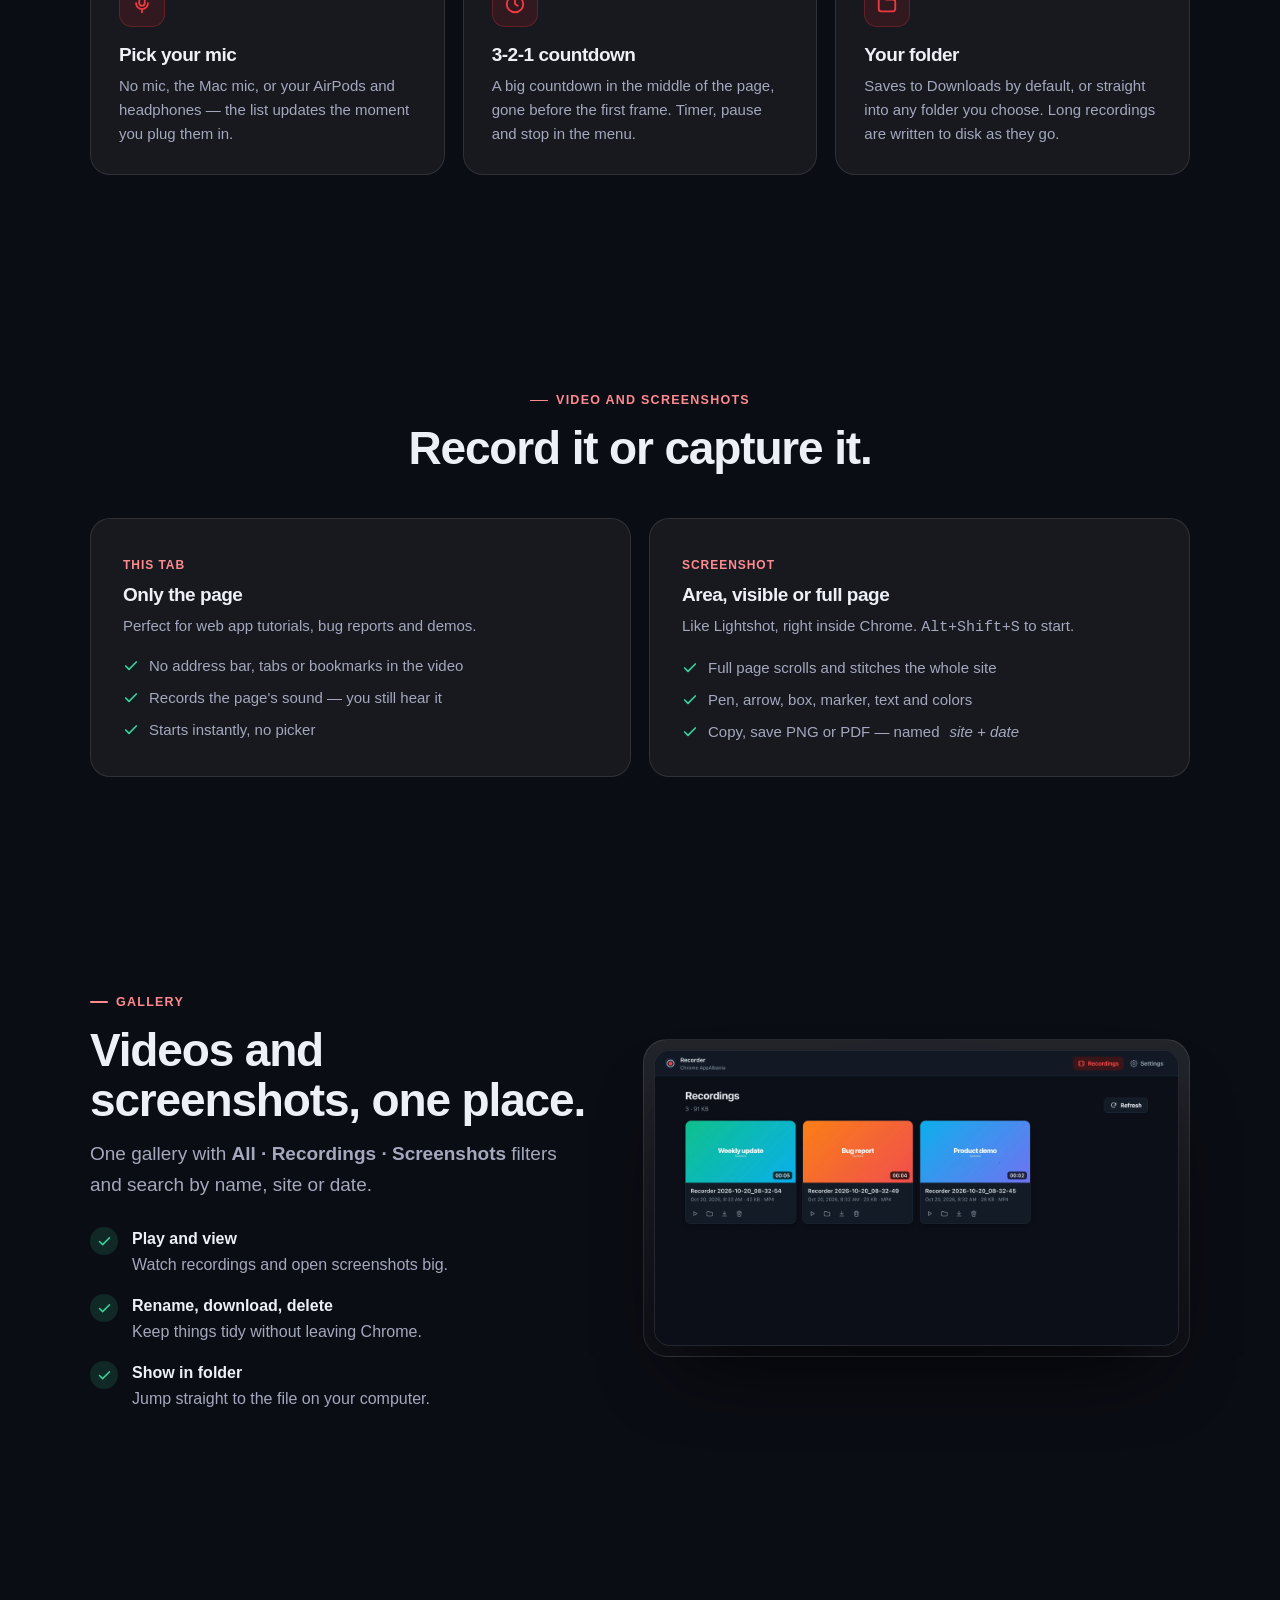
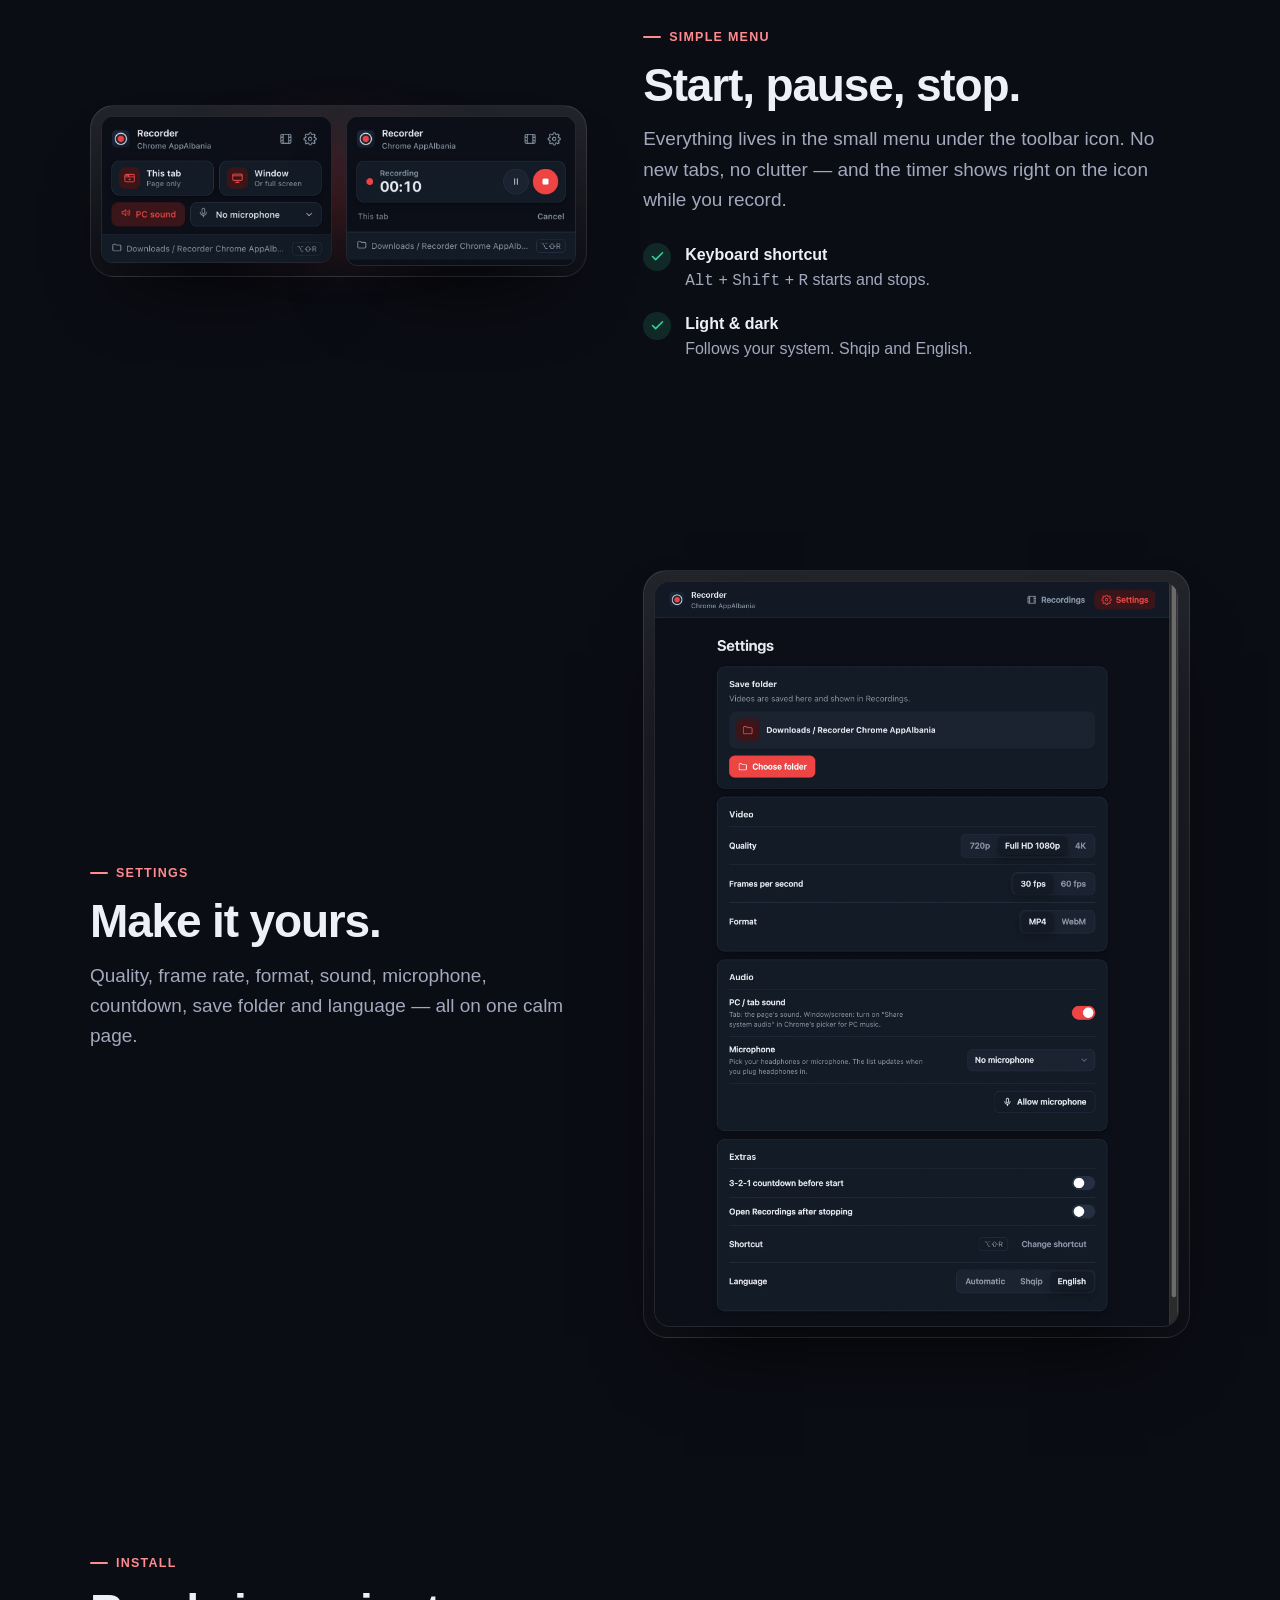
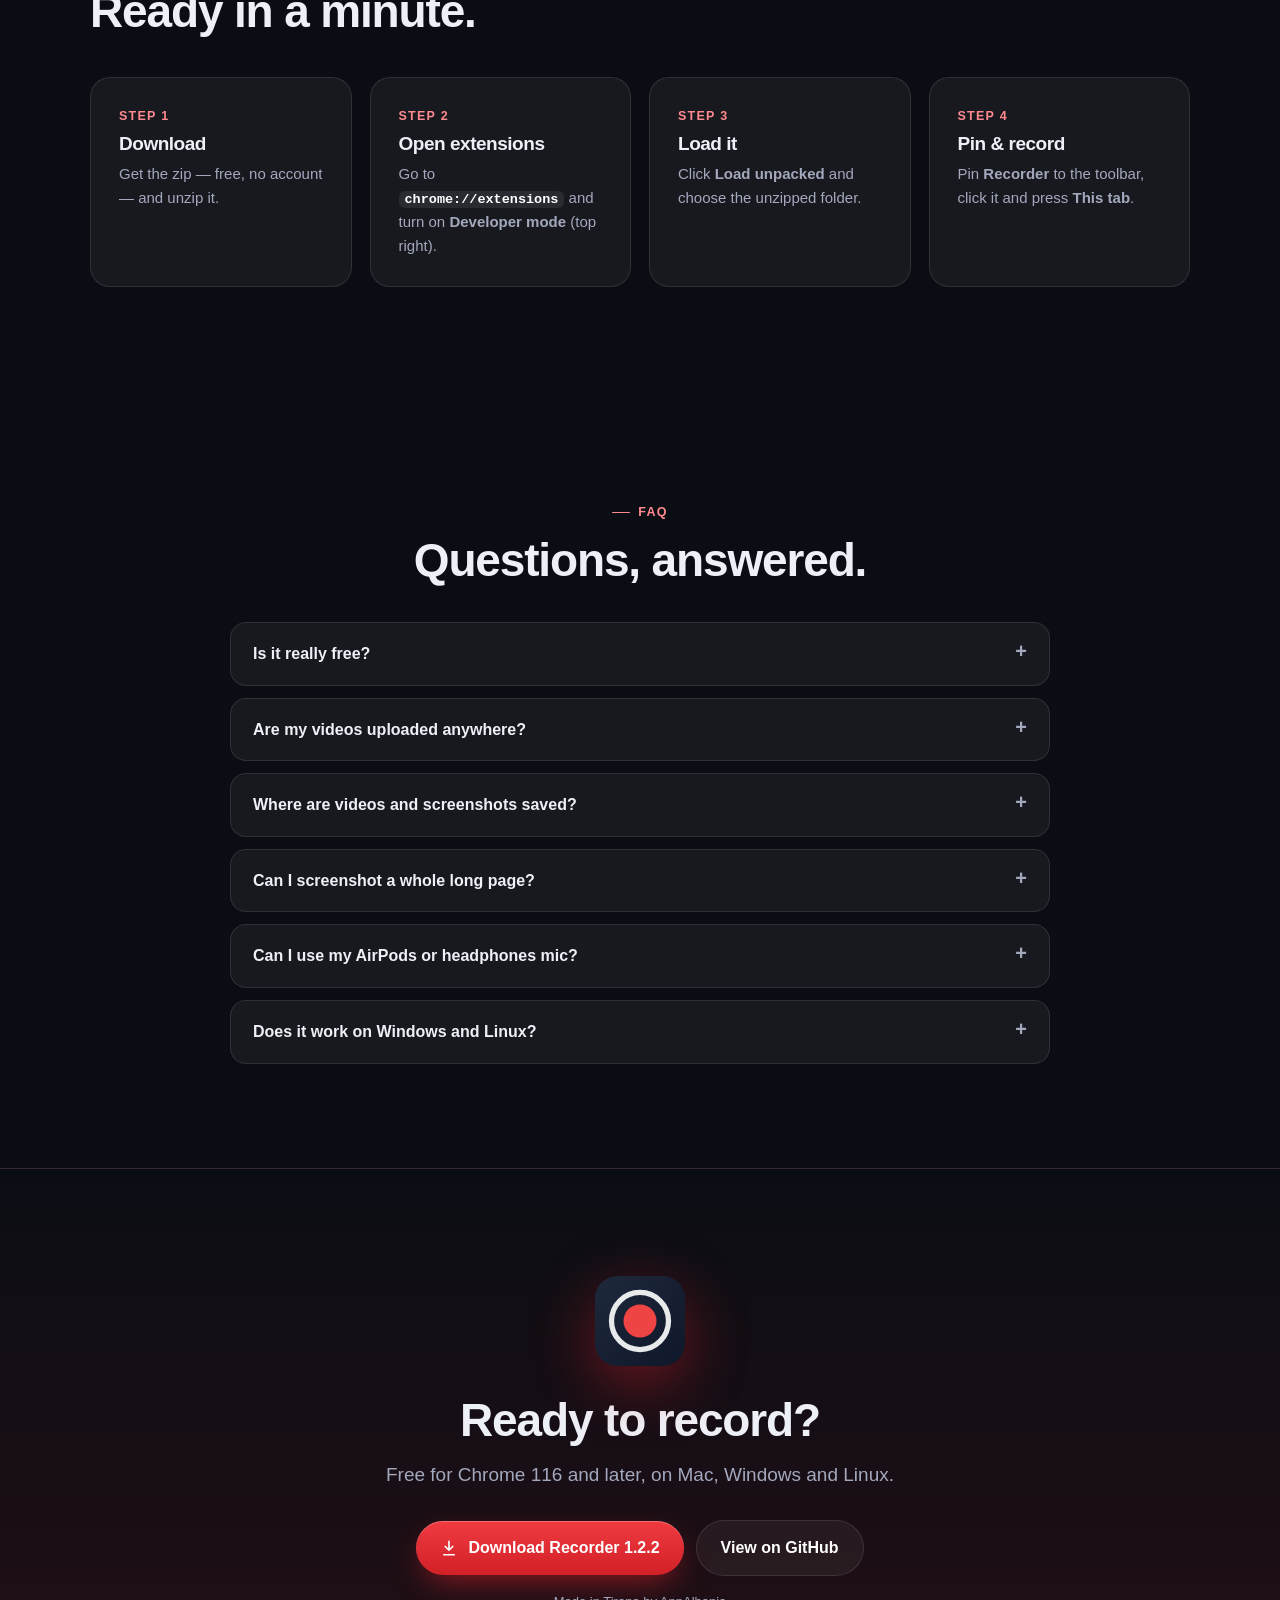
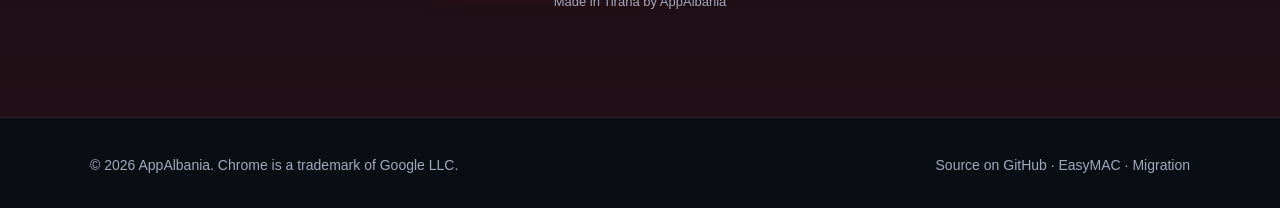
==== commit 3546c2d4: "1.2.2: full page captures everything once - Fixed bars and side menus (e.g. WordPress admin) are pin" ====
--- a/site/index.html
+++ b/site/index.html
@@ -14,7 +14,7 @@
 <meta property="og:url" content="https://appalbania.com/recorder/">
 <meta name="twitter:card" content="summary_large_image">
 <script type="application/ld+json">
-{"@context":"https://schema.org","@type":"SoftwareApplication","name":"Recorder Chrome AppAlbania","applicationCategory":"MultimediaApplication","operatingSystem":"Google Chrome 116+","softwareVersion":"1.2.1","offers":{"@type":"Offer","price":"0","priceCurrency":"EUR"},"author":{"@type":"Organization","name":"AppAlbania","url":"https://appalbania.com"},"downloadUrl":"https://appalbania.com/recorder/download/"}
+{"@context":"https://schema.org","@type":"SoftwareApplication","name":"Recorder Chrome AppAlbania","applicationCategory":"MultimediaApplication","operatingSystem":"Google Chrome 116+","softwareVersion":"1.2.2","offers":{"@type":"Offer","price":"0","priceCurrency":"EUR"},"author":{"@type":"Organization","name":"AppAlbania","url":"https://appalbania.com"},"downloadUrl":"https://appalbania.com/recorder/download/"}
 </script>
 <style>
 :root{
@@ -244,7 +244,7 @@
         <a class="btn ghost" href="https://github.com/juxhin20/Recorder-chrome" target="_blank" rel="noopener"><svg viewBox="0 0 16 16" fill="currentColor" aria-hidden="true"><path d="M8 0C3.58 0 0 3.58 0 8c0 3.54 2.29 6.53 5.47 7.59.4.07.55-.17.55-.38 0-.19-.01-.82-.01-1.49-2.01.37-2.53-.49-2.69-.94-.09-.23-.48-.94-.82-1.13-.28-.15-.68-.52-.01-.53.63-.01 1.08.58 1.23.82.72 1.21 1.87.87 2.33.66.07-.52.28-.87.51-1.07-1.78-.2-3.64-.89-3.64-3.95 0-.87.31-1.59.82-2.15-.08-.2-.36-1.02.08-2.12 0 0 .67-.21 2.2.82.64-.18 1.32-.27 2-.27.68 0 1.36.09 2 .27 1.53-1.04 2.2-.82 2.2-.82.44 1.1.16 1.92.08 2.12.51.56.82 1.27.82 2.15 0 3.07-1.87 3.75-3.65 3.95.29.25.54.73.54 1.48 0 1.07-.01 1.93-.01 2.2 0 .21.15.46.55.38A8.013 8.013 0 0 0 16 8c0-4.42-3.58-8-8-8Z"/></svg>View on GitHub</a>
       </div>
       <div class="meta">
-        <span><svg viewBox="0 0 24 24" fill="none" stroke="currentColor" stroke-width="2.5" stroke-linecap="round" stroke-linejoin="round"><path d="M20 6 9 17l-5-5"/></svg>Version 1.2.1</span>
+        <span><svg viewBox="0 0 24 24" fill="none" stroke="currentColor" stroke-width="2.5" stroke-linecap="round" stroke-linejoin="round"><path d="M20 6 9 17l-5-5"/></svg>Version 1.2.2</span>
         <span><svg viewBox="0 0 24 24" fill="none" stroke="currentColor" stroke-width="2.5" stroke-linecap="round" stroke-linejoin="round"><path d="M20 6 9 17l-5-5"/></svg>Chrome 116+ · Mac, Windows, Linux</span>
         <span><svg viewBox="0 0 24 24" fill="none" stroke="currentColor" stroke-width="2.5" stroke-linecap="round" stroke-linejoin="round"><path d="M20 6 9 17l-5-5"/></svg>No account, nothing uploaded</span>
       </div>
@@ -423,7 +423,7 @@
     <h2 class="reveal">Ready to record?</h2>
     <p class="lead reveal" style="margin:0 auto">Free for Chrome 116 and later, on Mac, Windows and Linux.</p>
     <div class="cta reveal">
-      <a class="btn" href="download/"><svg viewBox="0 0 24 24" fill="none" stroke="currentColor" stroke-width="2.2" stroke-linecap="round" stroke-linejoin="round"><path d="M12 3v12m0 0-5-5m5 5 5-5M5 21h14"/></svg>Download Recorder 1.2.1</a>
+      <a class="btn" href="download/"><svg viewBox="0 0 24 24" fill="none" stroke="currentColor" stroke-width="2.2" stroke-linecap="round" stroke-linejoin="round"><path d="M12 3v12m0 0-5-5m5 5 5-5M5 21h14"/></svg>Download Recorder 1.2.2</a>
       <a class="btn ghost" href="https://github.com/juxhin20/Recorder-chrome" target="_blank" rel="noopener">View on GitHub</a>
     </div>
     <div class="meta"><span>Made in Tirana by AppAlbania</span></div>
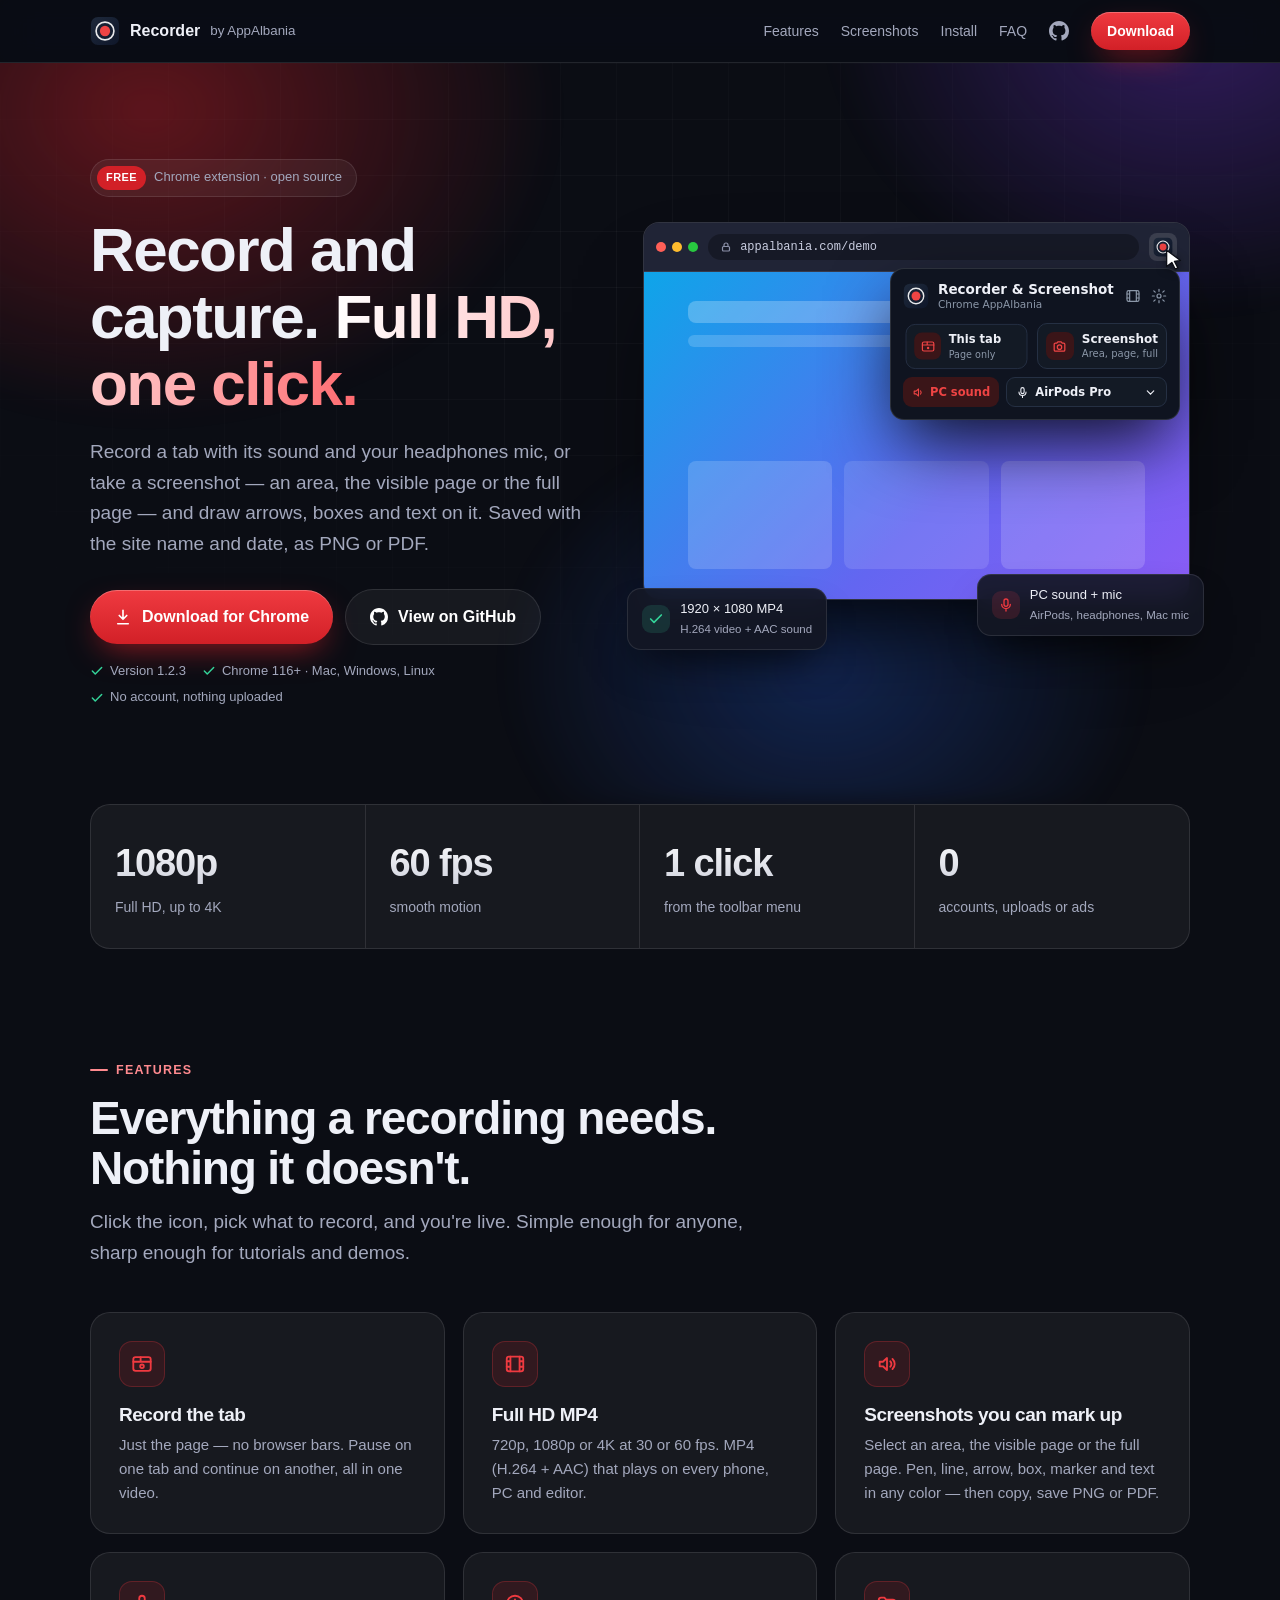
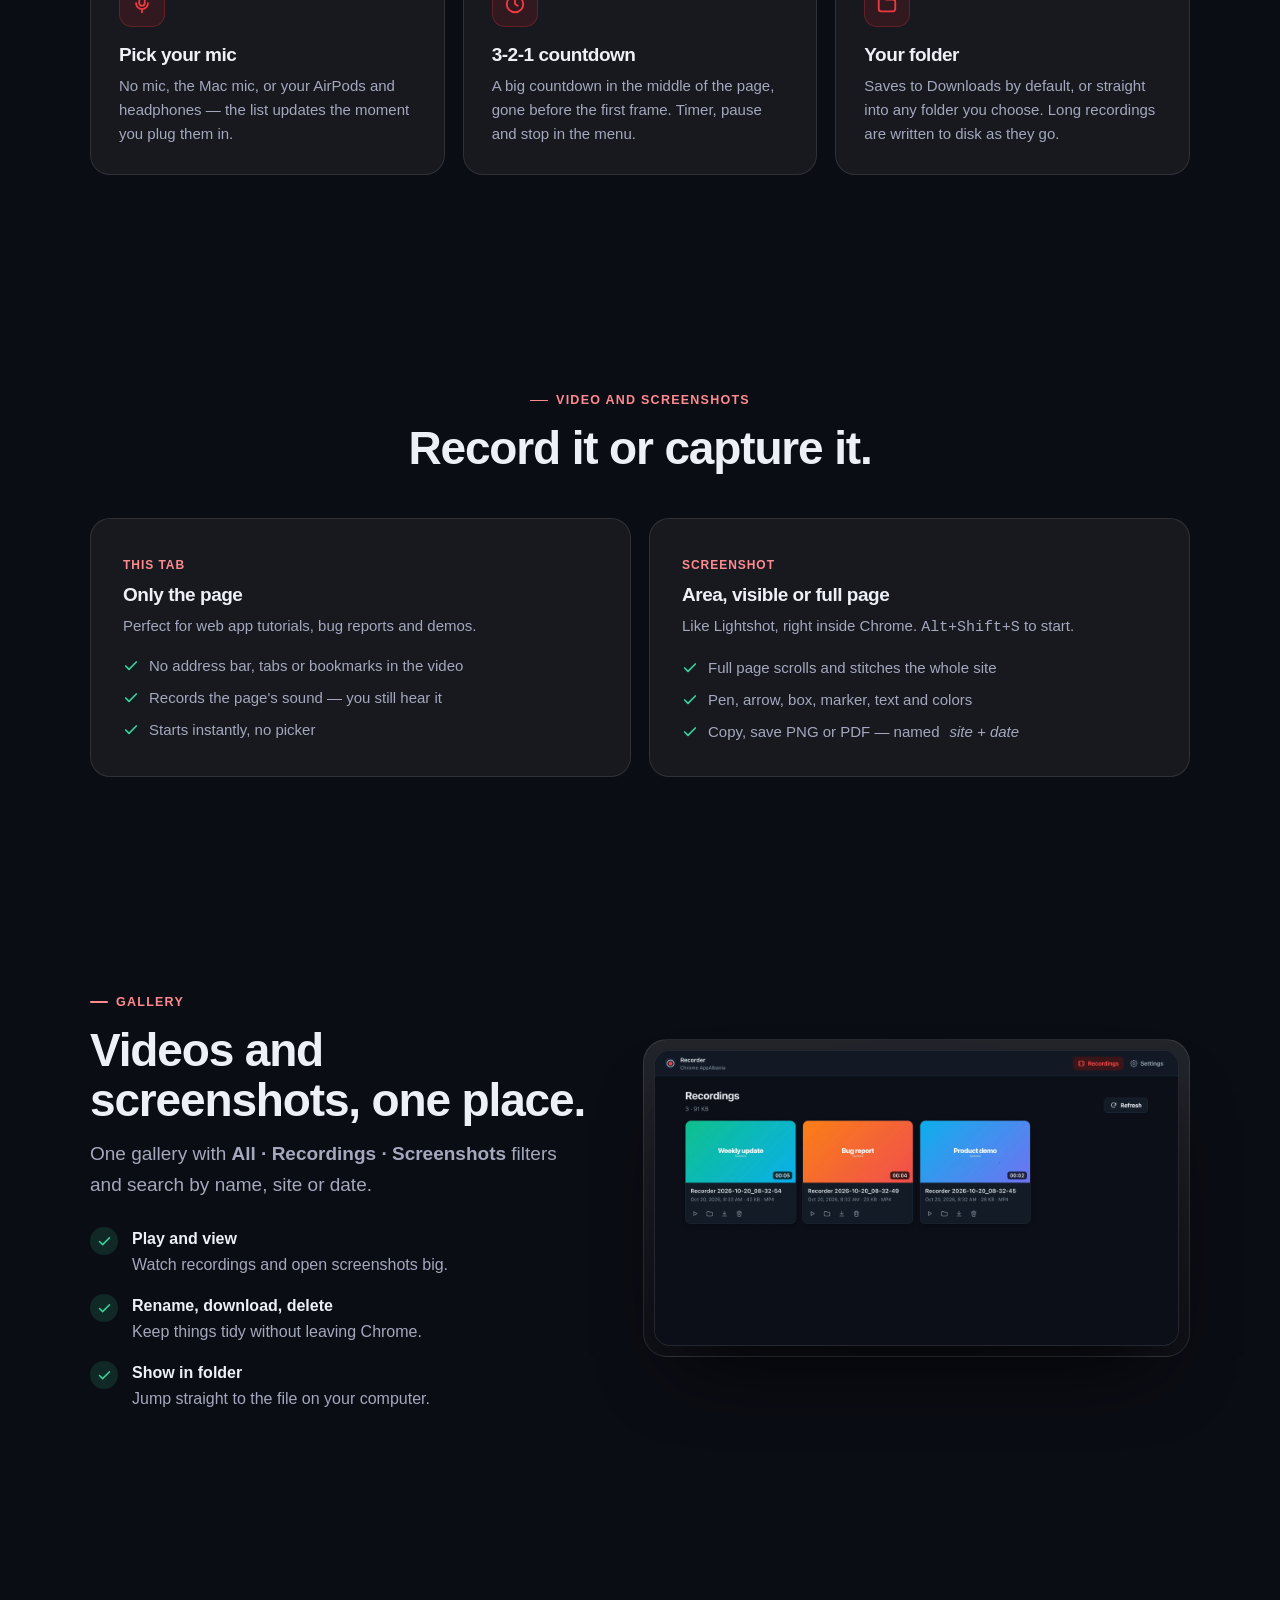
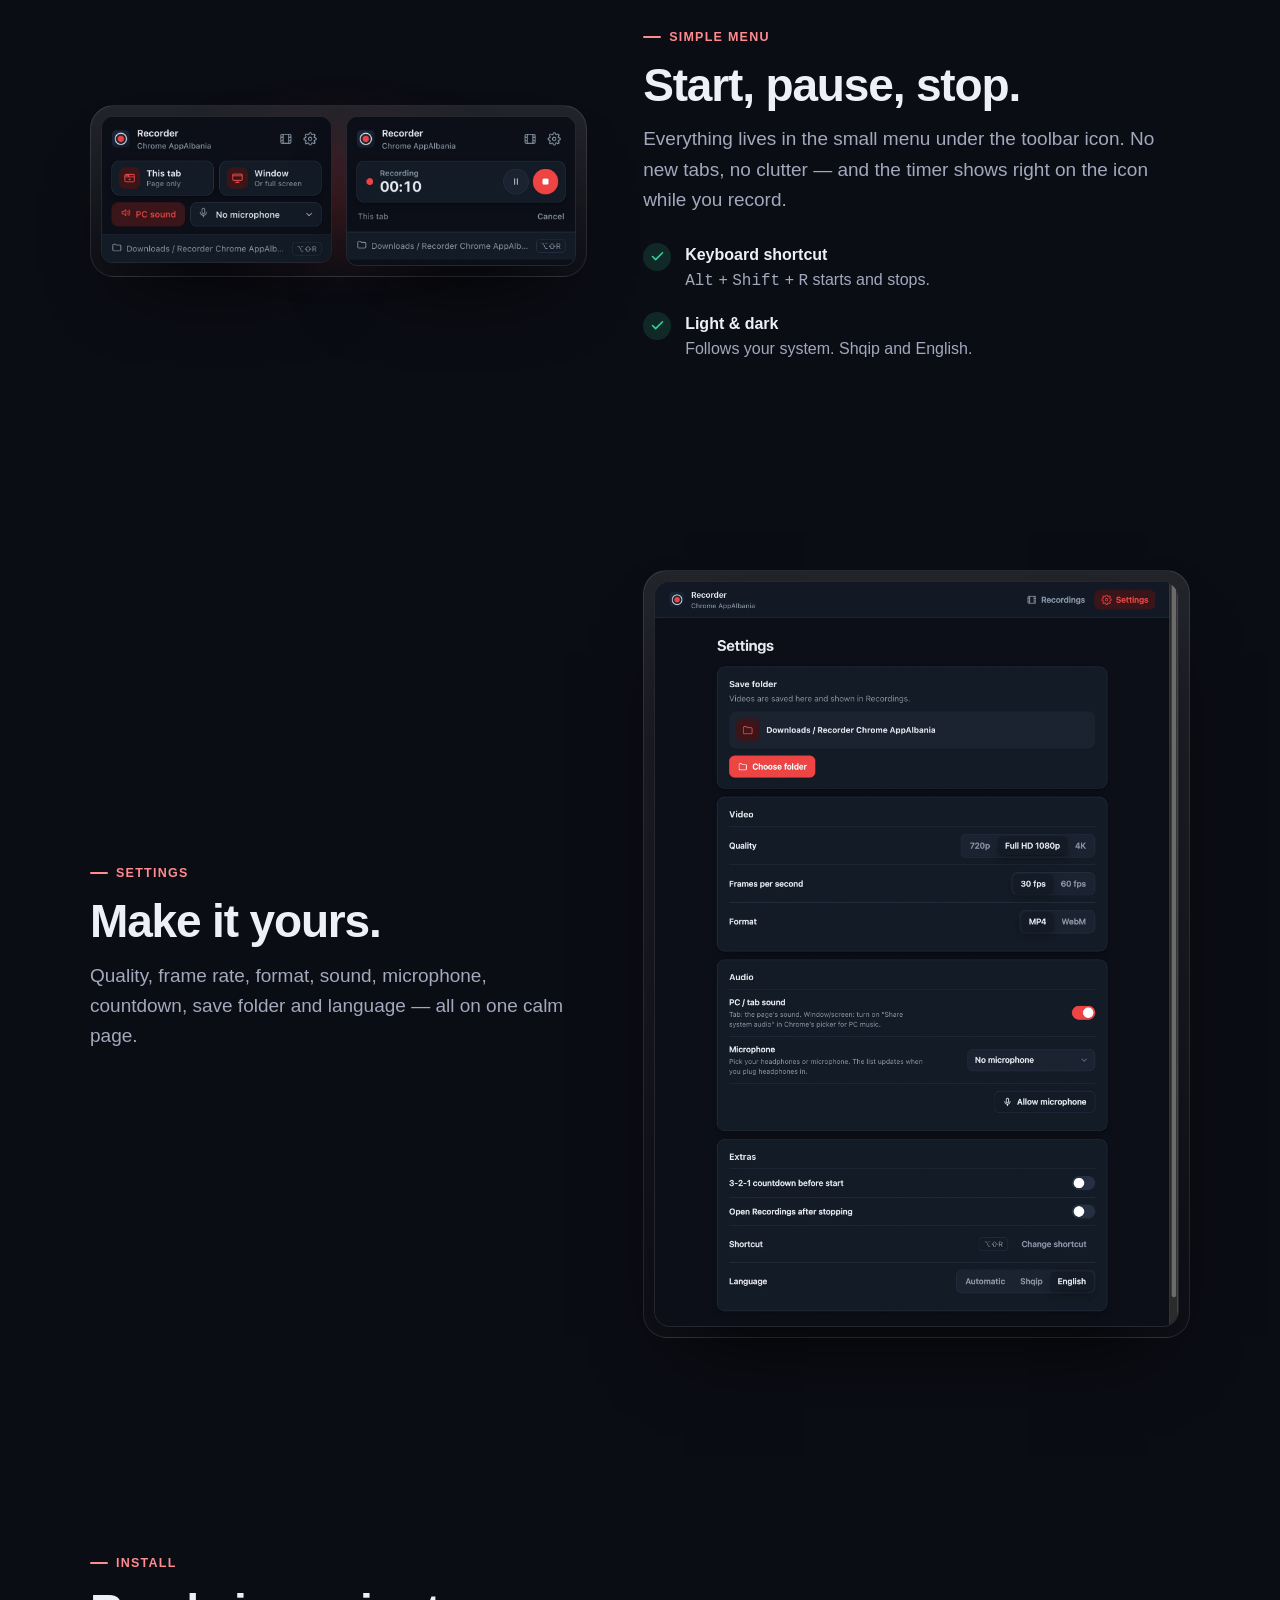
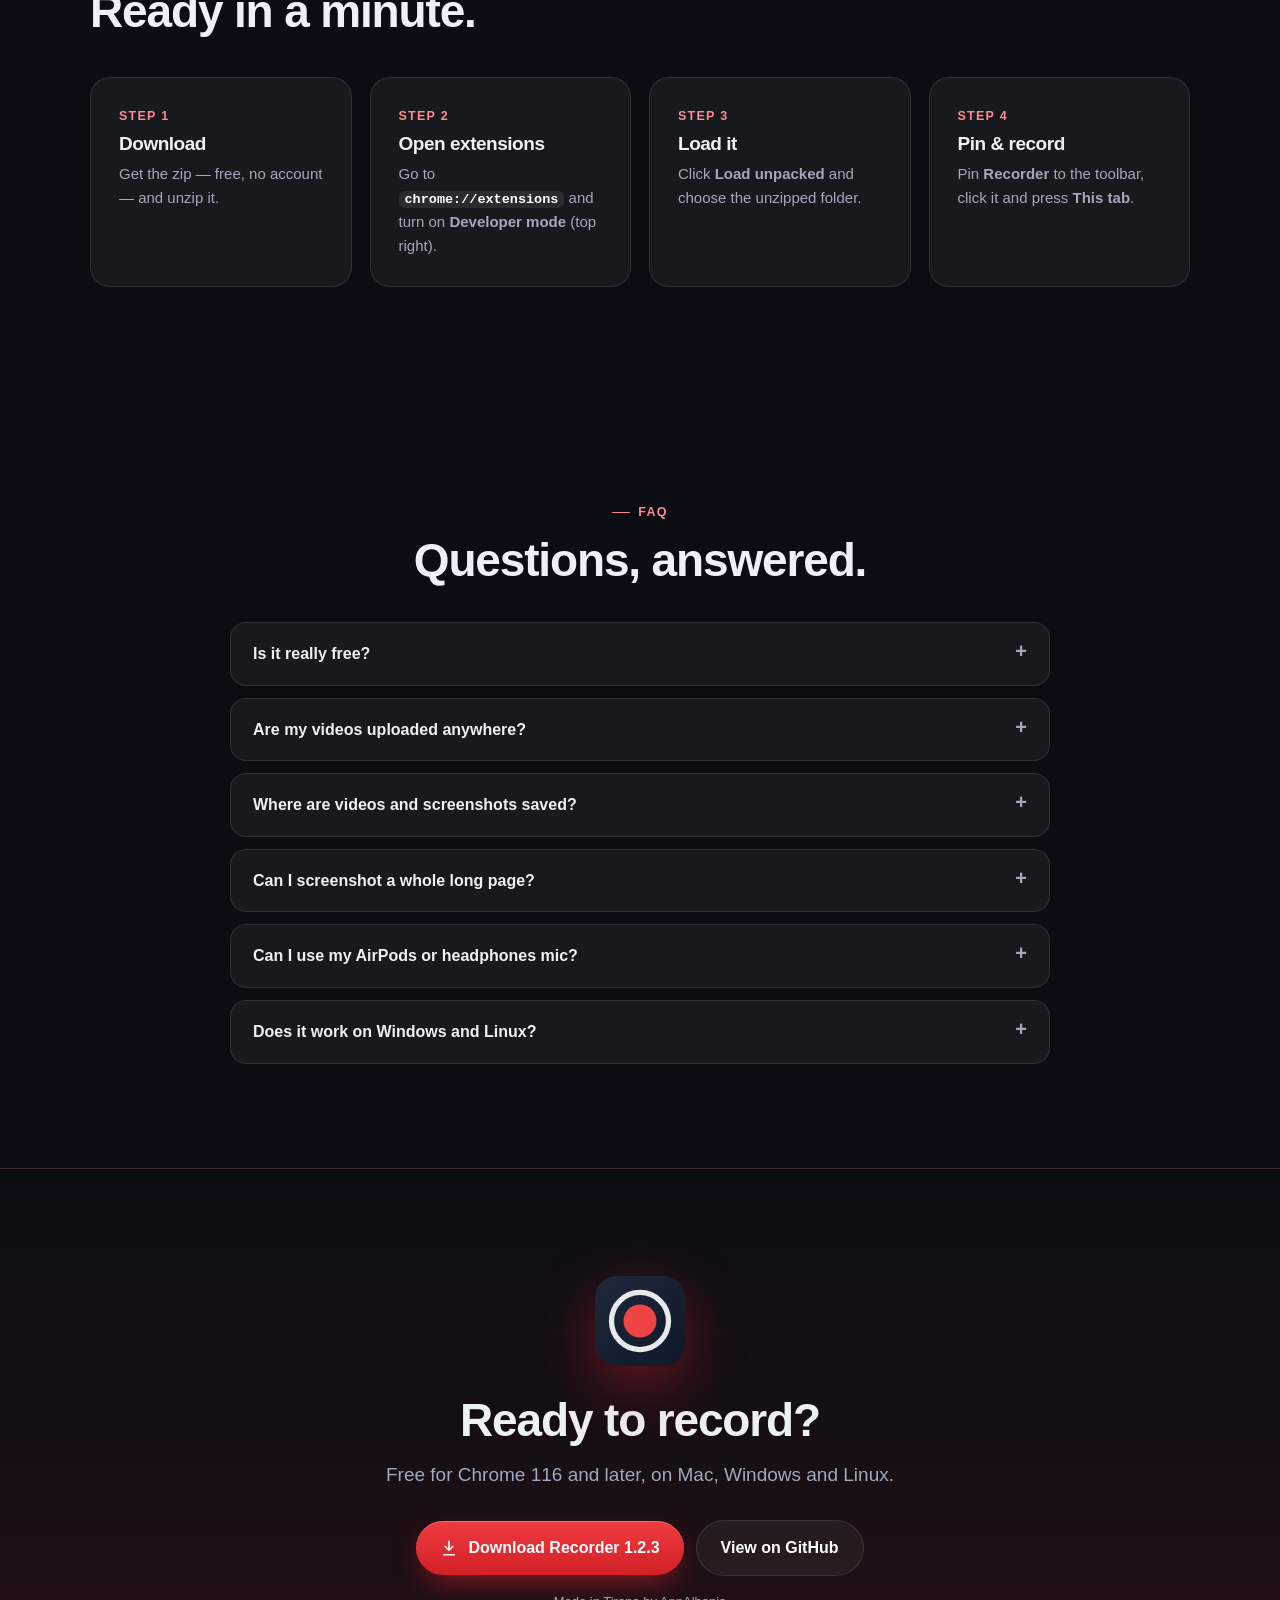
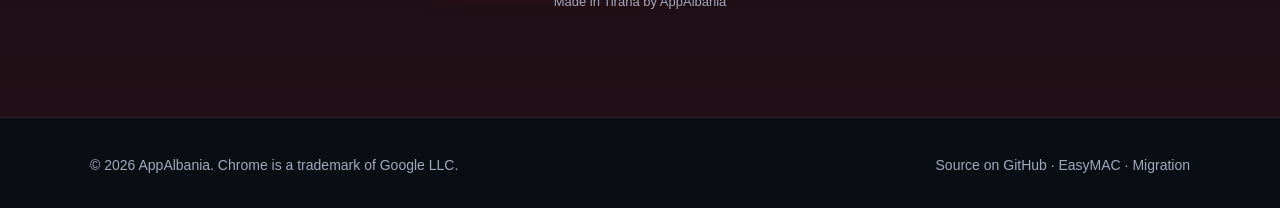
==== commit 9ebb7eaa: "1.2.3: full page keeps WordPress menu once, no scrollbars - Pinned styles are re-applied before ever" ====
--- a/site/index.html
+++ b/site/index.html
@@ -14,7 +14,7 @@
 <meta property="og:url" content="https://appalbania.com/recorder/">
 <meta name="twitter:card" content="summary_large_image">
 <script type="application/ld+json">
-{"@context":"https://schema.org","@type":"SoftwareApplication","name":"Recorder Chrome AppAlbania","applicationCategory":"MultimediaApplication","operatingSystem":"Google Chrome 116+","softwareVersion":"1.2.2","offers":{"@type":"Offer","price":"0","priceCurrency":"EUR"},"author":{"@type":"Organization","name":"AppAlbania","url":"https://appalbania.com"},"downloadUrl":"https://appalbania.com/recorder/download/"}
+{"@context":"https://schema.org","@type":"SoftwareApplication","name":"Recorder Chrome AppAlbania","applicationCategory":"MultimediaApplication","operatingSystem":"Google Chrome 116+","softwareVersion":"1.2.3","offers":{"@type":"Offer","price":"0","priceCurrency":"EUR"},"author":{"@type":"Organization","name":"AppAlbania","url":"https://appalbania.com"},"downloadUrl":"https://appalbania.com/recorder/download/"}
 </script>
 <style>
 :root{
@@ -244,7 +244,7 @@
         <a class="btn ghost" href="https://github.com/juxhin20/Recorder-chrome" target="_blank" rel="noopener"><svg viewBox="0 0 16 16" fill="currentColor" aria-hidden="true"><path d="M8 0C3.58 0 0 3.58 0 8c0 3.54 2.29 6.53 5.47 7.59.4.07.55-.17.55-.38 0-.19-.01-.82-.01-1.49-2.01.37-2.53-.49-2.69-.94-.09-.23-.48-.94-.82-1.13-.28-.15-.68-.52-.01-.53.63-.01 1.08.58 1.23.82.72 1.21 1.87.87 2.33.66.07-.52.28-.87.51-1.07-1.78-.2-3.64-.89-3.64-3.95 0-.87.31-1.59.82-2.15-.08-.2-.36-1.02.08-2.12 0 0 .67-.21 2.2.82.64-.18 1.32-.27 2-.27.68 0 1.36.09 2 .27 1.53-1.04 2.2-.82 2.2-.82.44 1.1.16 1.92.08 2.12.51.56.82 1.27.82 2.15 0 3.07-1.87 3.75-3.65 3.95.29.25.54.73.54 1.48 0 1.07-.01 1.93-.01 2.2 0 .21.15.46.55.38A8.013 8.013 0 0 0 16 8c0-4.42-3.58-8-8-8Z"/></svg>View on GitHub</a>
       </div>
       <div class="meta">
-        <span><svg viewBox="0 0 24 24" fill="none" stroke="currentColor" stroke-width="2.5" stroke-linecap="round" stroke-linejoin="round"><path d="M20 6 9 17l-5-5"/></svg>Version 1.2.2</span>
+        <span><svg viewBox="0 0 24 24" fill="none" stroke="currentColor" stroke-width="2.5" stroke-linecap="round" stroke-linejoin="round"><path d="M20 6 9 17l-5-5"/></svg>Version 1.2.3</span>
         <span><svg viewBox="0 0 24 24" fill="none" stroke="currentColor" stroke-width="2.5" stroke-linecap="round" stroke-linejoin="round"><path d="M20 6 9 17l-5-5"/></svg>Chrome 116+ · Mac, Windows, Linux</span>
         <span><svg viewBox="0 0 24 24" fill="none" stroke="currentColor" stroke-width="2.5" stroke-linecap="round" stroke-linejoin="round"><path d="M20 6 9 17l-5-5"/></svg>No account, nothing uploaded</span>
       </div>
@@ -423,7 +423,7 @@
     <h2 class="reveal">Ready to record?</h2>
     <p class="lead reveal" style="margin:0 auto">Free for Chrome 116 and later, on Mac, Windows and Linux.</p>
     <div class="cta reveal">
-      <a class="btn" href="download/"><svg viewBox="0 0 24 24" fill="none" stroke="currentColor" stroke-width="2.2" stroke-linecap="round" stroke-linejoin="round"><path d="M12 3v12m0 0-5-5m5 5 5-5M5 21h14"/></svg>Download Recorder 1.2.2</a>
+      <a class="btn" href="download/"><svg viewBox="0 0 24 24" fill="none" stroke="currentColor" stroke-width="2.2" stroke-linecap="round" stroke-linejoin="round"><path d="M12 3v12m0 0-5-5m5 5 5-5M5 21h14"/></svg>Download Recorder 1.2.3</a>
       <a class="btn ghost" href="https://github.com/juxhin20/Recorder-chrome" target="_blank" rel="noopener">View on GitHub</a>
     </div>
     <div class="meta"><span>Made in Tirana by AppAlbania</span></div>
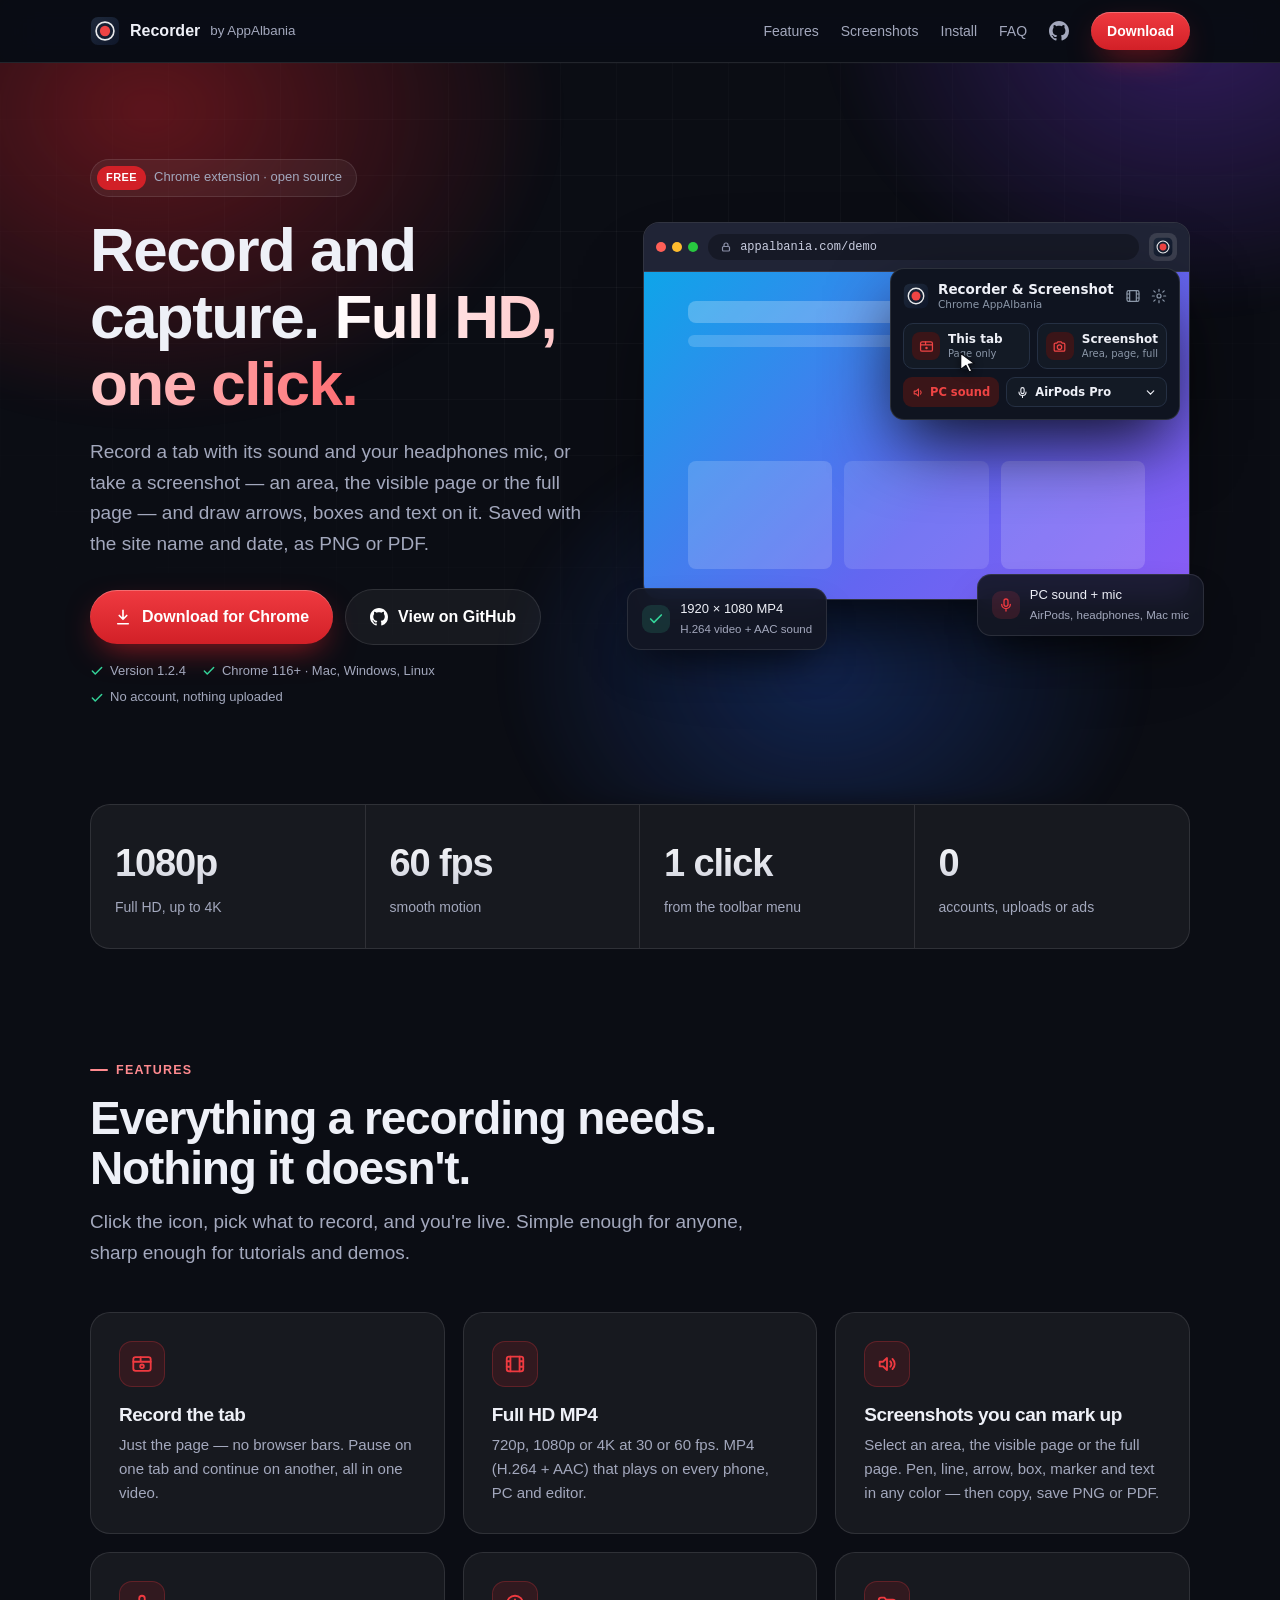
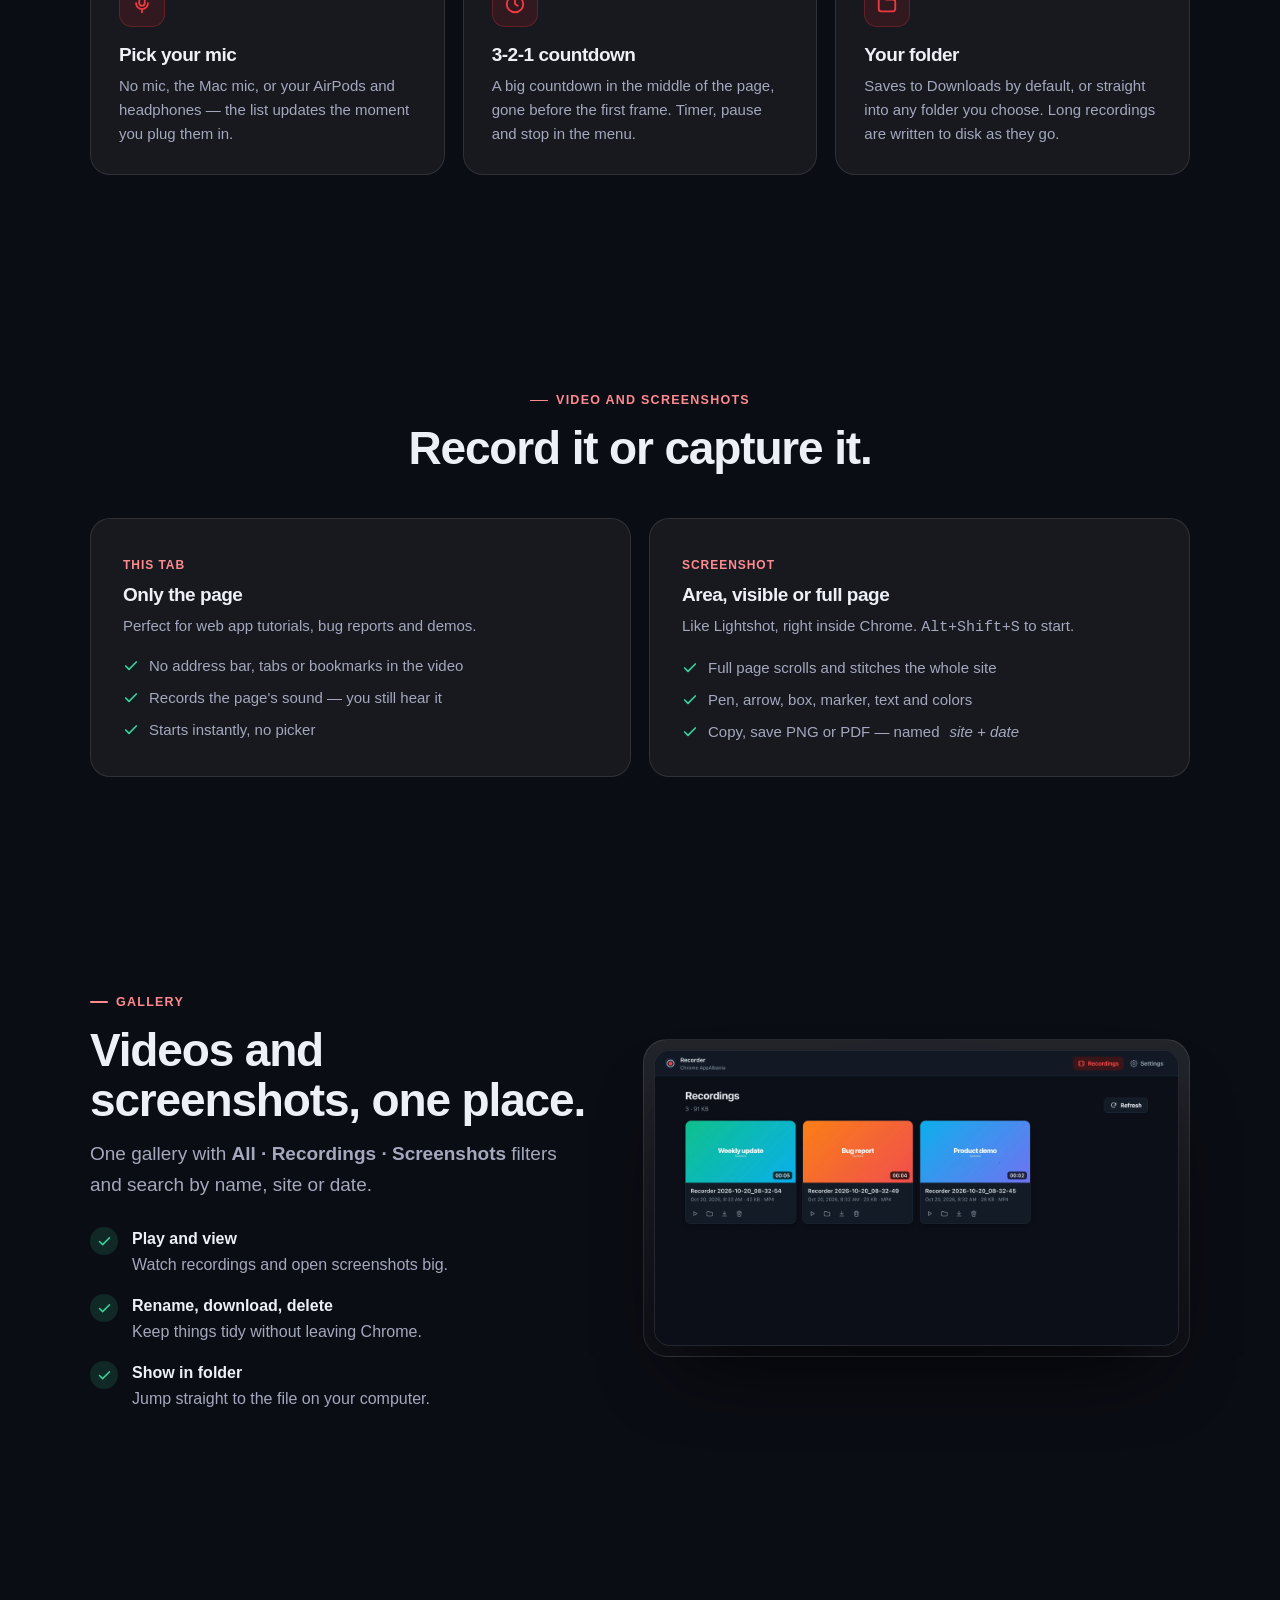
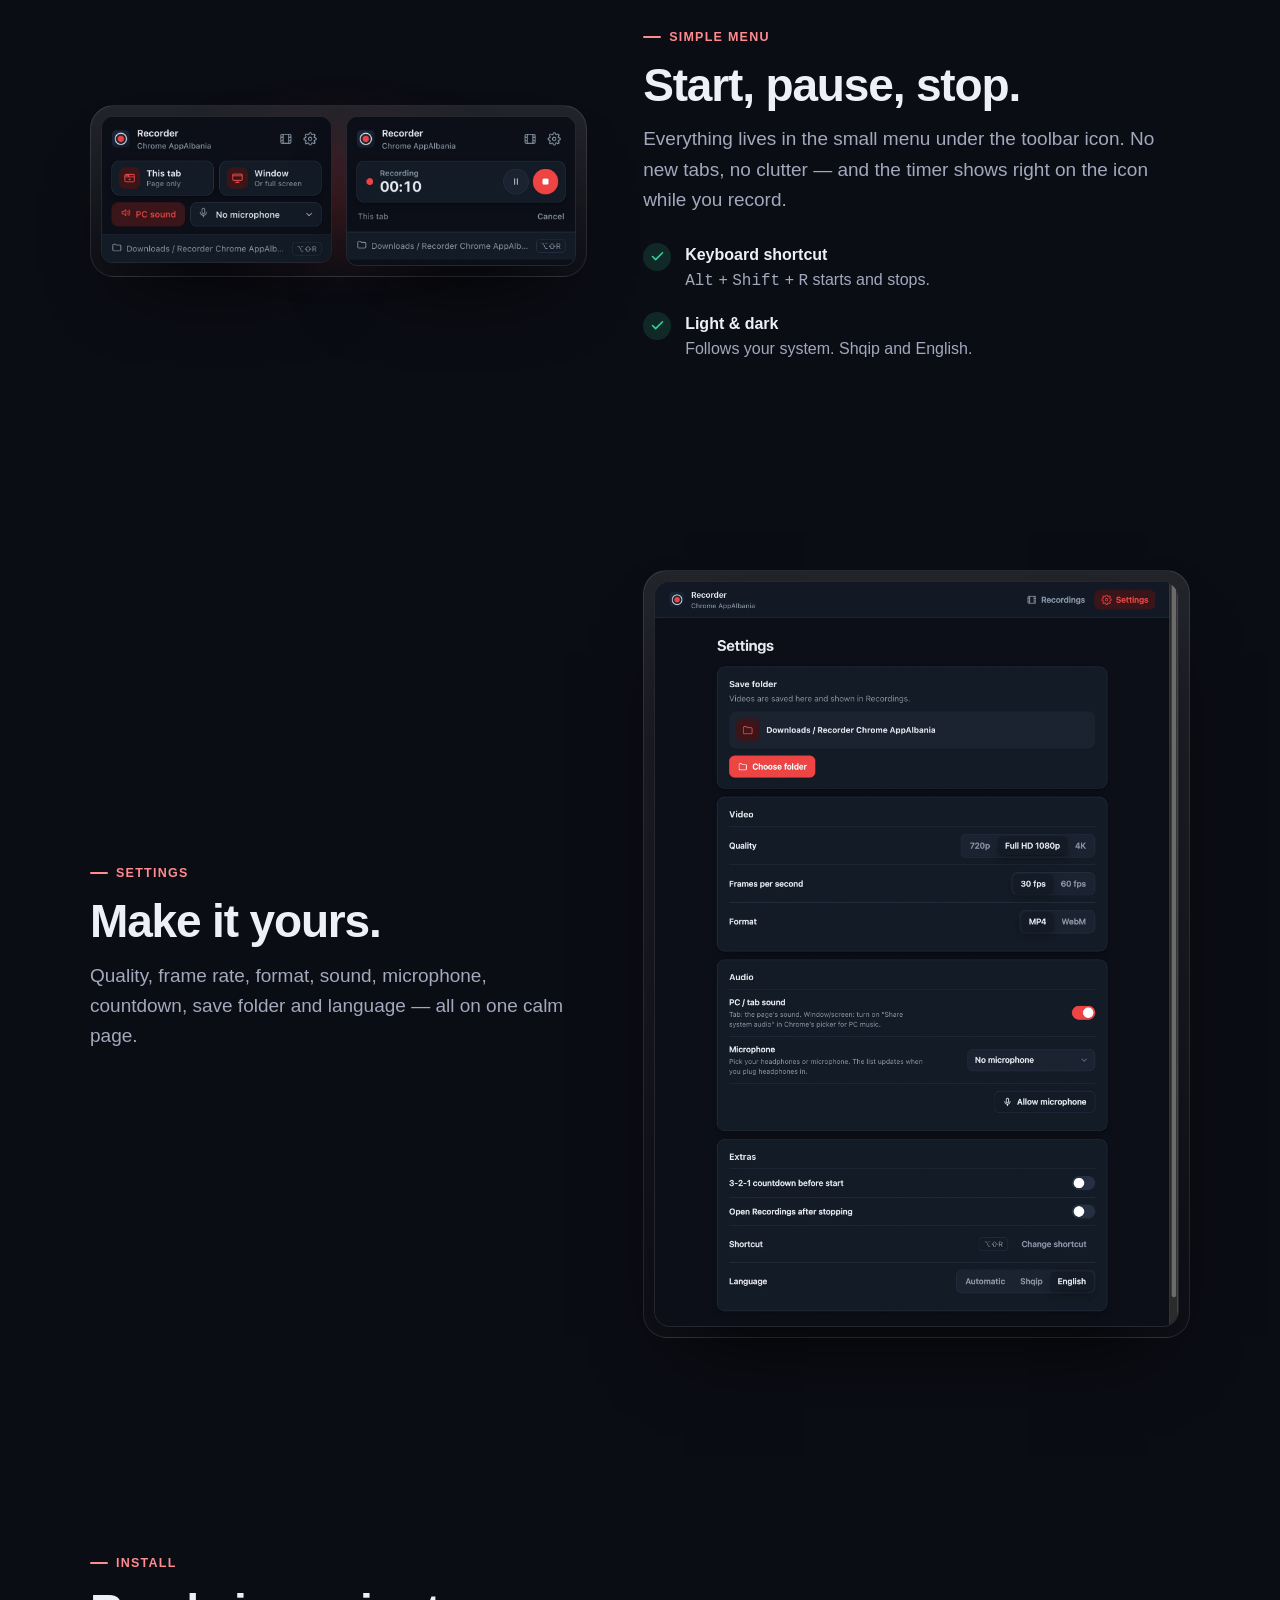
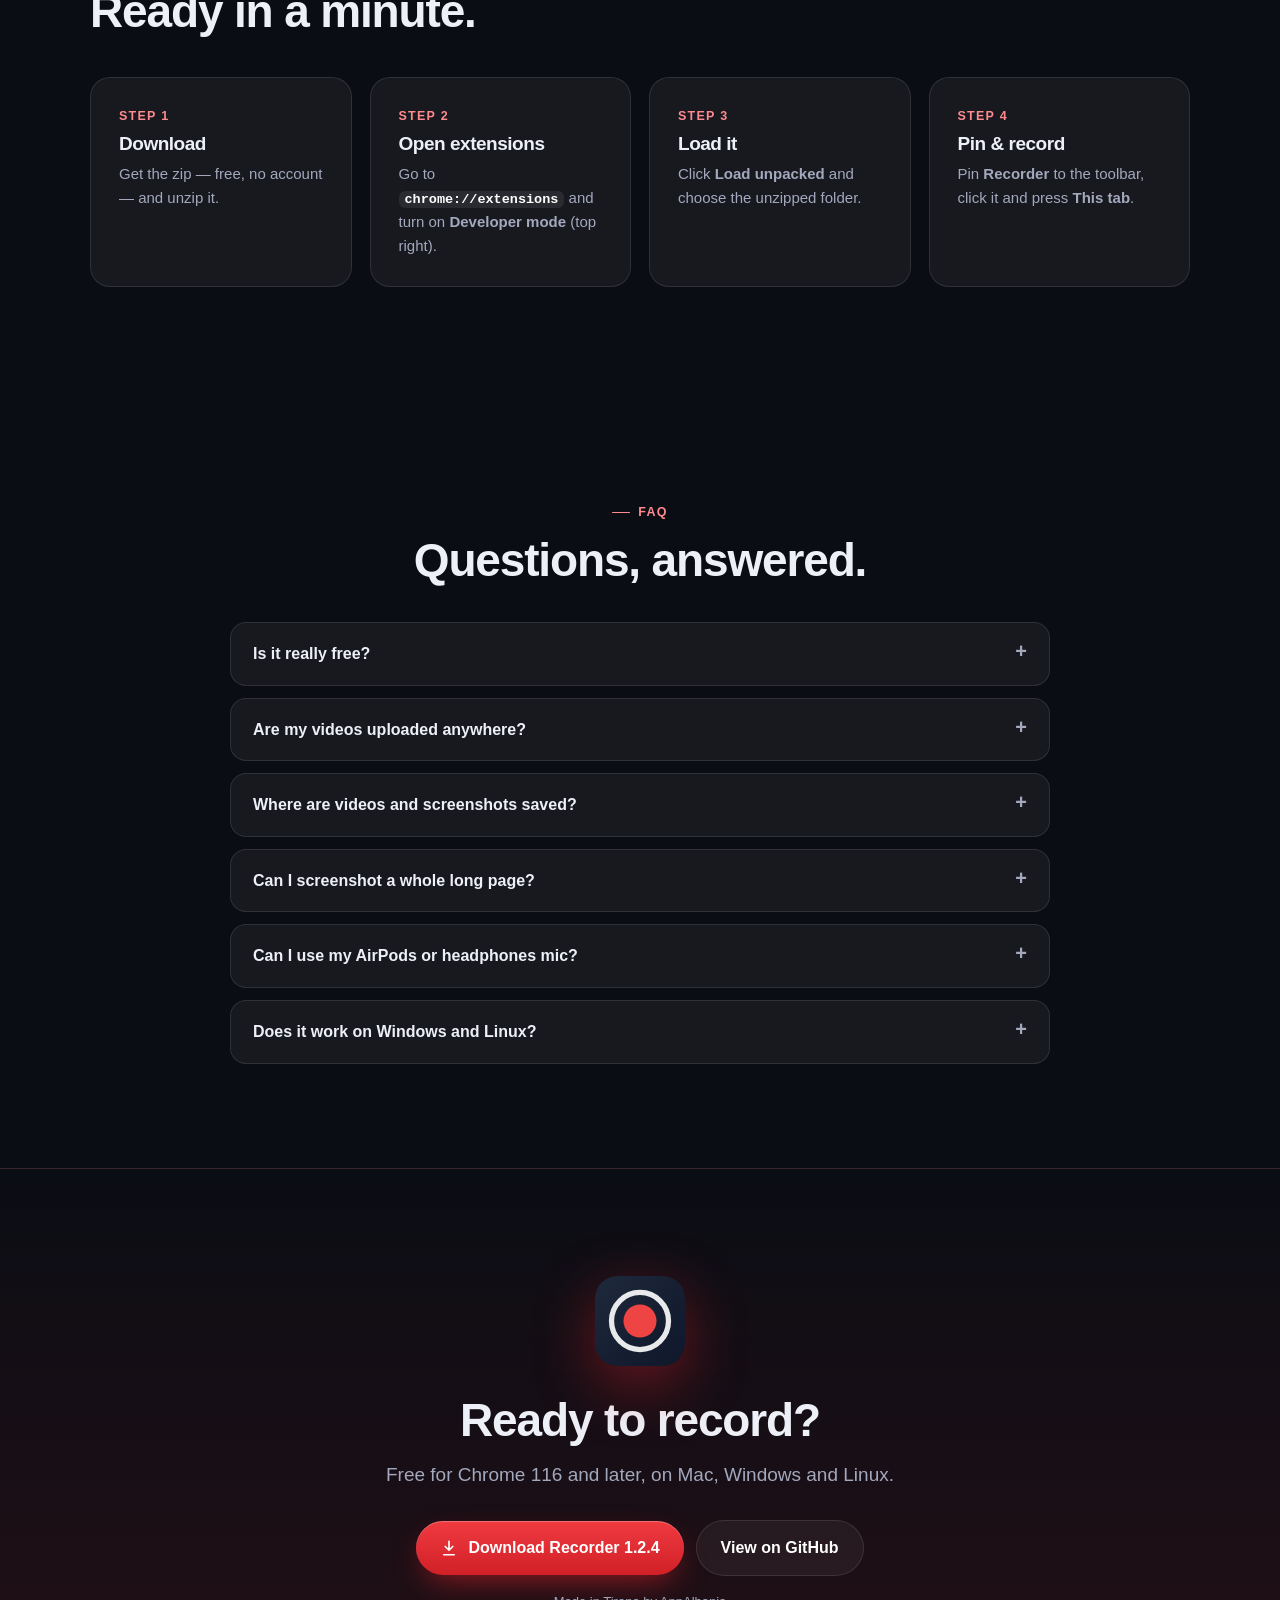
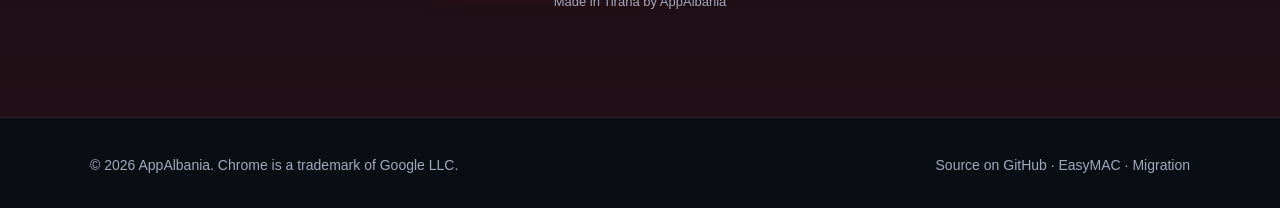
==== commit 8248a2f9: "1.2.4: Copy works on plain http:// pages (closes and shows Copied); full page for apps that scroll a" ====
--- a/site/index.html
+++ b/site/index.html
@@ -14,7 +14,7 @@
 <meta property="og:url" content="https://appalbania.com/recorder/">
 <meta name="twitter:card" content="summary_large_image">
 <script type="application/ld+json">
-{"@context":"https://schema.org","@type":"SoftwareApplication","name":"Recorder Chrome AppAlbania","applicationCategory":"MultimediaApplication","operatingSystem":"Google Chrome 116+","softwareVersion":"1.2.3","offers":{"@type":"Offer","price":"0","priceCurrency":"EUR"},"author":{"@type":"Organization","name":"AppAlbania","url":"https://appalbania.com"},"downloadUrl":"https://appalbania.com/recorder/download/"}
+{"@context":"https://schema.org","@type":"SoftwareApplication","name":"Recorder Chrome AppAlbania","applicationCategory":"MultimediaApplication","operatingSystem":"Google Chrome 116+","softwareVersion":"1.2.4","offers":{"@type":"Offer","price":"0","priceCurrency":"EUR"},"author":{"@type":"Organization","name":"AppAlbania","url":"https://appalbania.com"},"downloadUrl":"https://appalbania.com/recorder/download/"}
 </script>
 <style>
 :root{
@@ -244,7 +244,7 @@
         <a class="btn ghost" href="https://github.com/juxhin20/Recorder-chrome" target="_blank" rel="noopener"><svg viewBox="0 0 16 16" fill="currentColor" aria-hidden="true"><path d="M8 0C3.58 0 0 3.58 0 8c0 3.54 2.29 6.53 5.47 7.59.4.07.55-.17.55-.38 0-.19-.01-.82-.01-1.49-2.01.37-2.53-.49-2.69-.94-.09-.23-.48-.94-.82-1.13-.28-.15-.68-.52-.01-.53.63-.01 1.08.58 1.23.82.72 1.21 1.87.87 2.33.66.07-.52.28-.87.51-1.07-1.78-.2-3.64-.89-3.64-3.95 0-.87.31-1.59.82-2.15-.08-.2-.36-1.02.08-2.12 0 0 .67-.21 2.2.82.64-.18 1.32-.27 2-.27.68 0 1.36.09 2 .27 1.53-1.04 2.2-.82 2.2-.82.44 1.1.16 1.92.08 2.12.51.56.82 1.27.82 2.15 0 3.07-1.87 3.75-3.65 3.95.29.25.54.73.54 1.48 0 1.07-.01 1.93-.01 2.2 0 .21.15.46.55.38A8.013 8.013 0 0 0 16 8c0-4.42-3.58-8-8-8Z"/></svg>View on GitHub</a>
       </div>
       <div class="meta">
-        <span><svg viewBox="0 0 24 24" fill="none" stroke="currentColor" stroke-width="2.5" stroke-linecap="round" stroke-linejoin="round"><path d="M20 6 9 17l-5-5"/></svg>Version 1.2.3</span>
+        <span><svg viewBox="0 0 24 24" fill="none" stroke="currentColor" stroke-width="2.5" stroke-linecap="round" stroke-linejoin="round"><path d="M20 6 9 17l-5-5"/></svg>Version 1.2.4</span>
         <span><svg viewBox="0 0 24 24" fill="none" stroke="currentColor" stroke-width="2.5" stroke-linecap="round" stroke-linejoin="round"><path d="M20 6 9 17l-5-5"/></svg>Chrome 116+ · Mac, Windows, Linux</span>
         <span><svg viewBox="0 0 24 24" fill="none" stroke="currentColor" stroke-width="2.5" stroke-linecap="round" stroke-linejoin="round"><path d="M20 6 9 17l-5-5"/></svg>No account, nothing uploaded</span>
       </div>
@@ -423,7 +423,7 @@
     <h2 class="reveal">Ready to record?</h2>
     <p class="lead reveal" style="margin:0 auto">Free for Chrome 116 and later, on Mac, Windows and Linux.</p>
     <div class="cta reveal">
-      <a class="btn" href="download/"><svg viewBox="0 0 24 24" fill="none" stroke="currentColor" stroke-width="2.2" stroke-linecap="round" stroke-linejoin="round"><path d="M12 3v12m0 0-5-5m5 5 5-5M5 21h14"/></svg>Download Recorder 1.2.3</a>
+      <a class="btn" href="download/"><svg viewBox="0 0 24 24" fill="none" stroke="currentColor" stroke-width="2.2" stroke-linecap="round" stroke-linejoin="round"><path d="M12 3v12m0 0-5-5m5 5 5-5M5 21h14"/></svg>Download Recorder 1.2.4</a>
       <a class="btn ghost" href="https://github.com/juxhin20/Recorder-chrome" target="_blank" rel="noopener">View on GitHub</a>
     </div>
     <div class="meta"><span>Made in Tirana by AppAlbania</span></div>
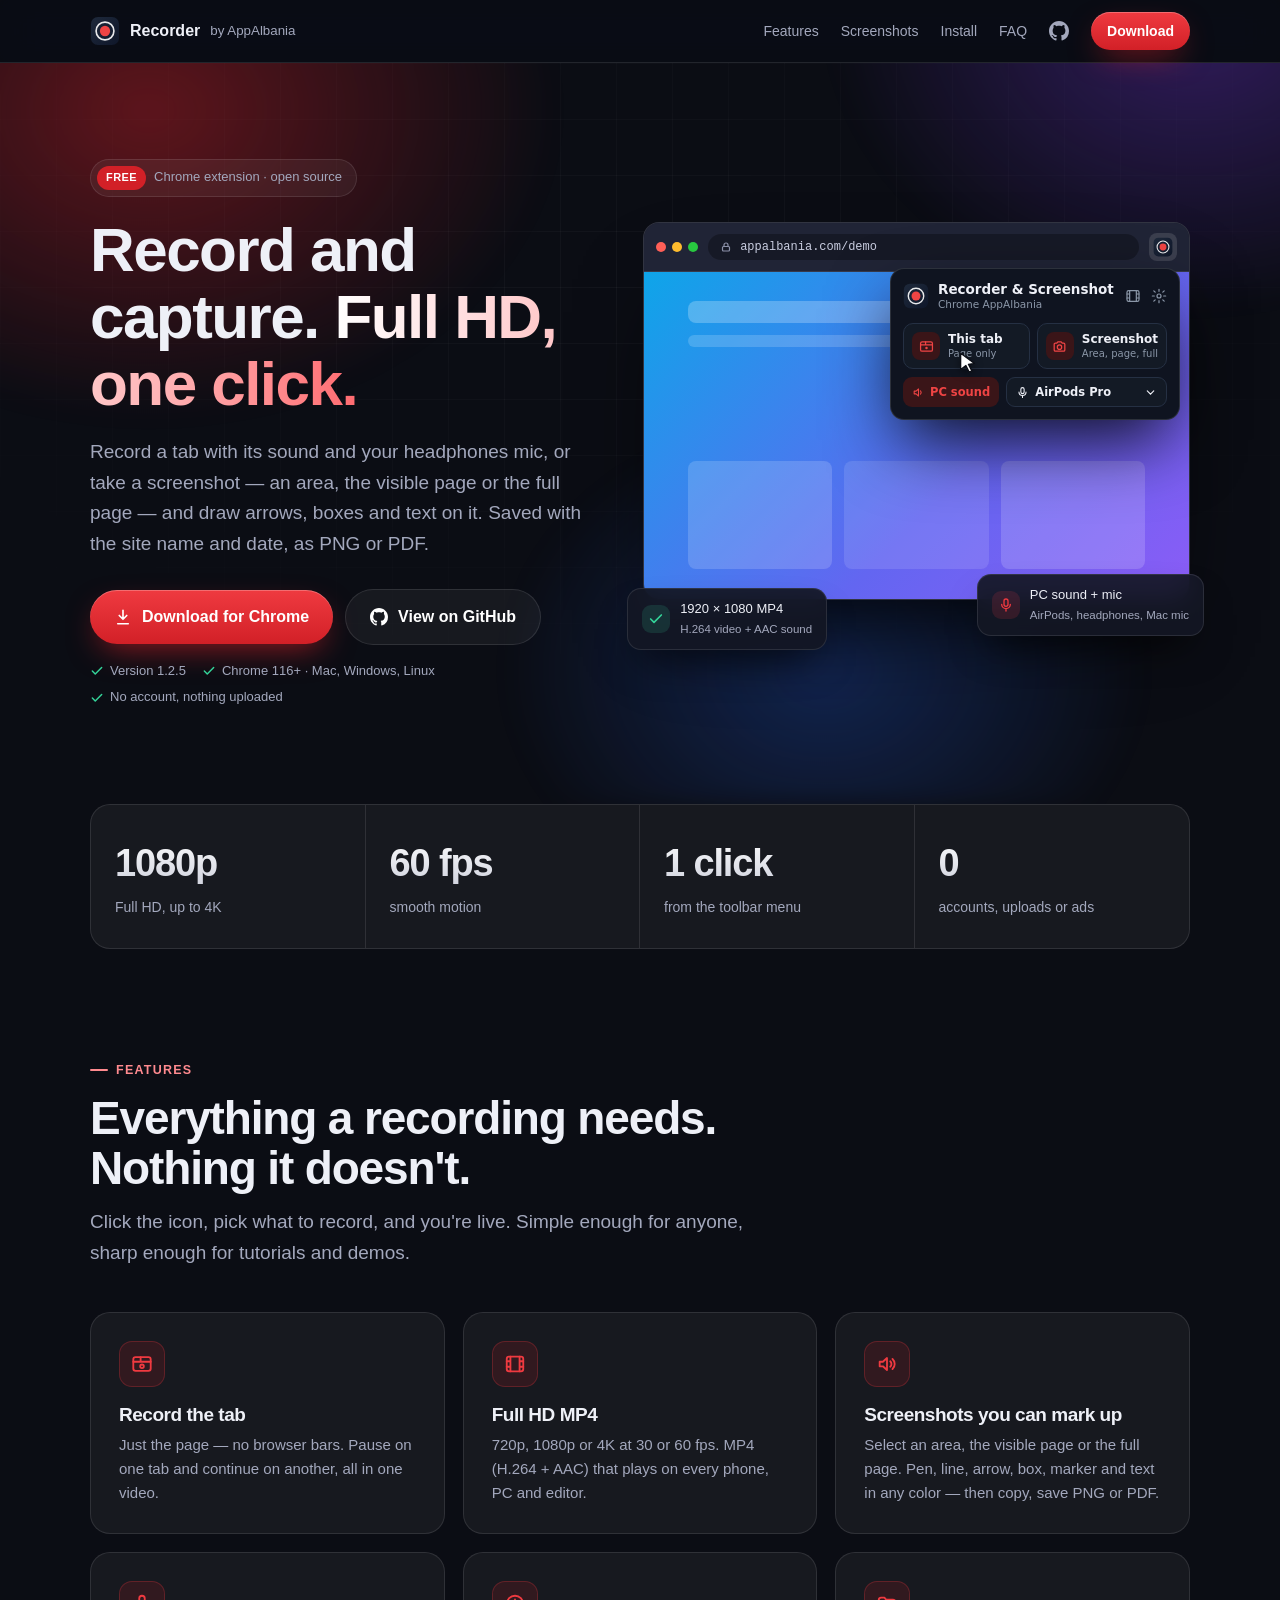
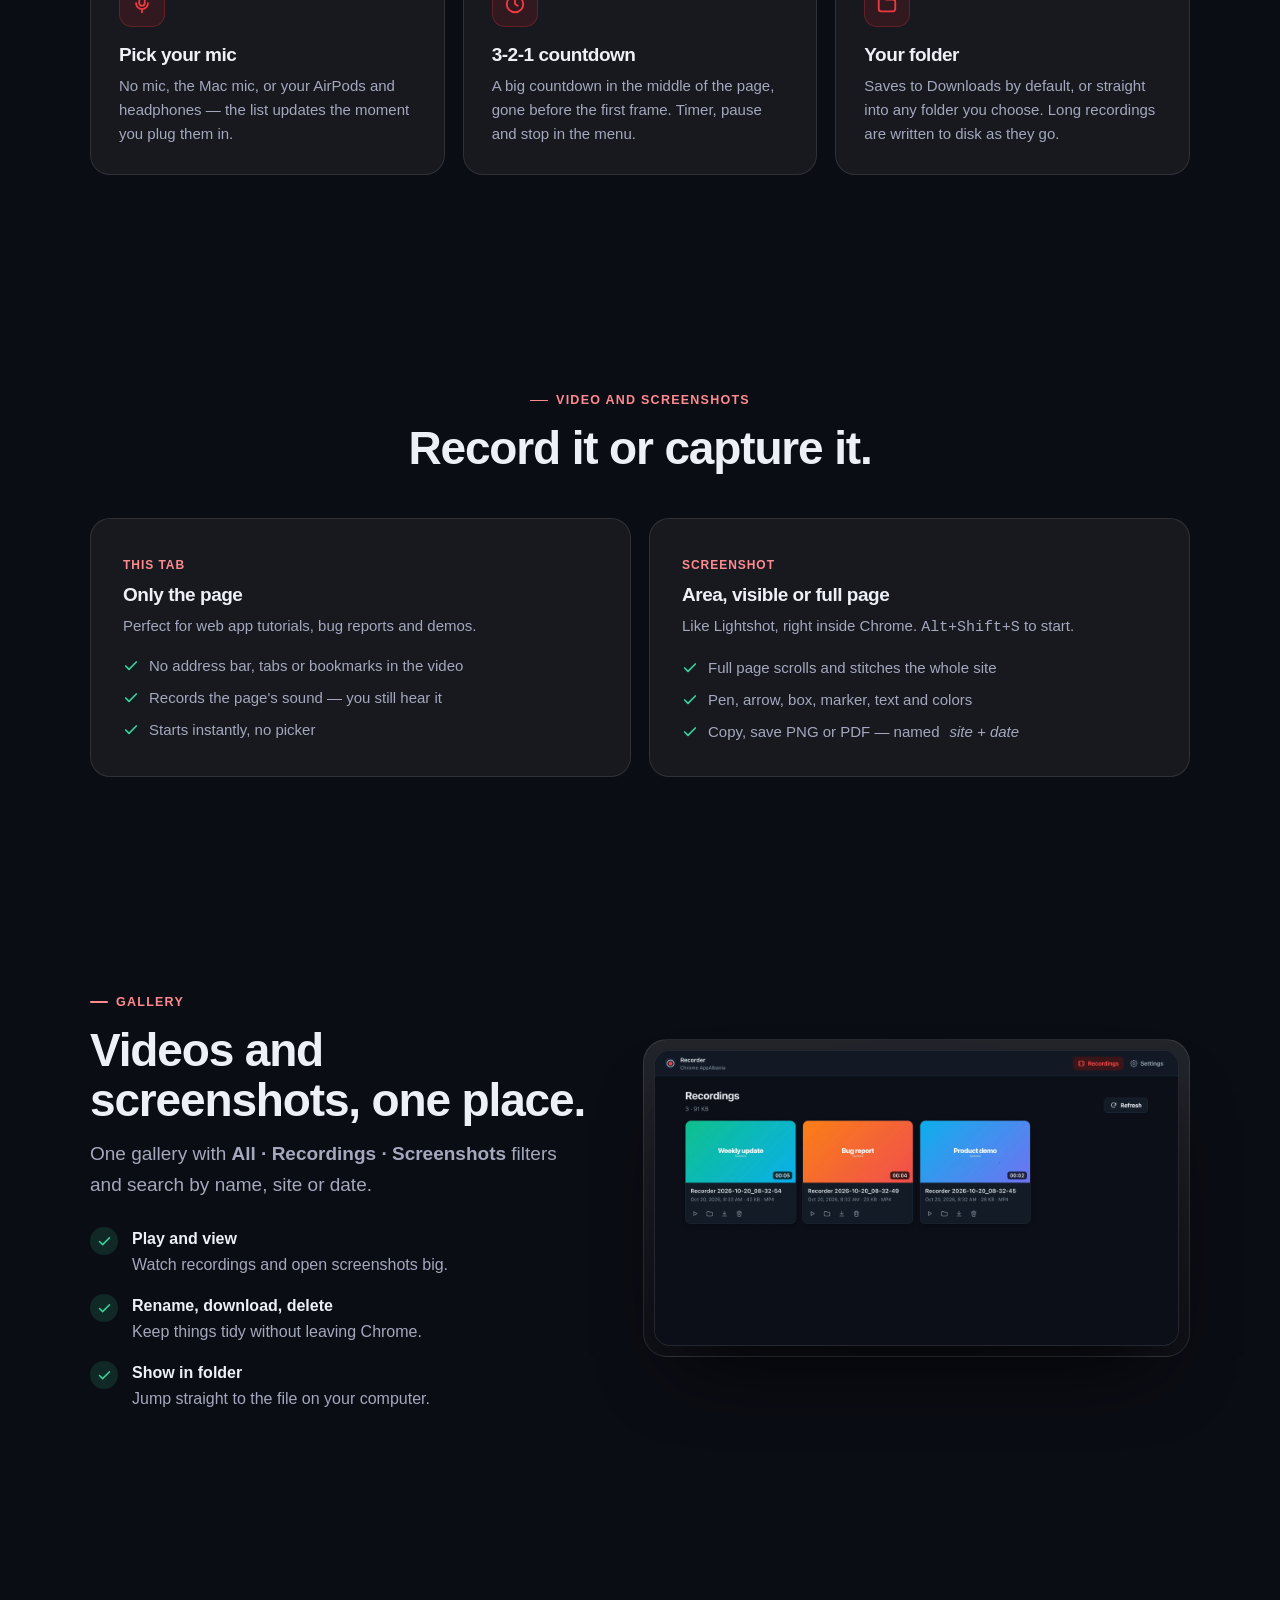
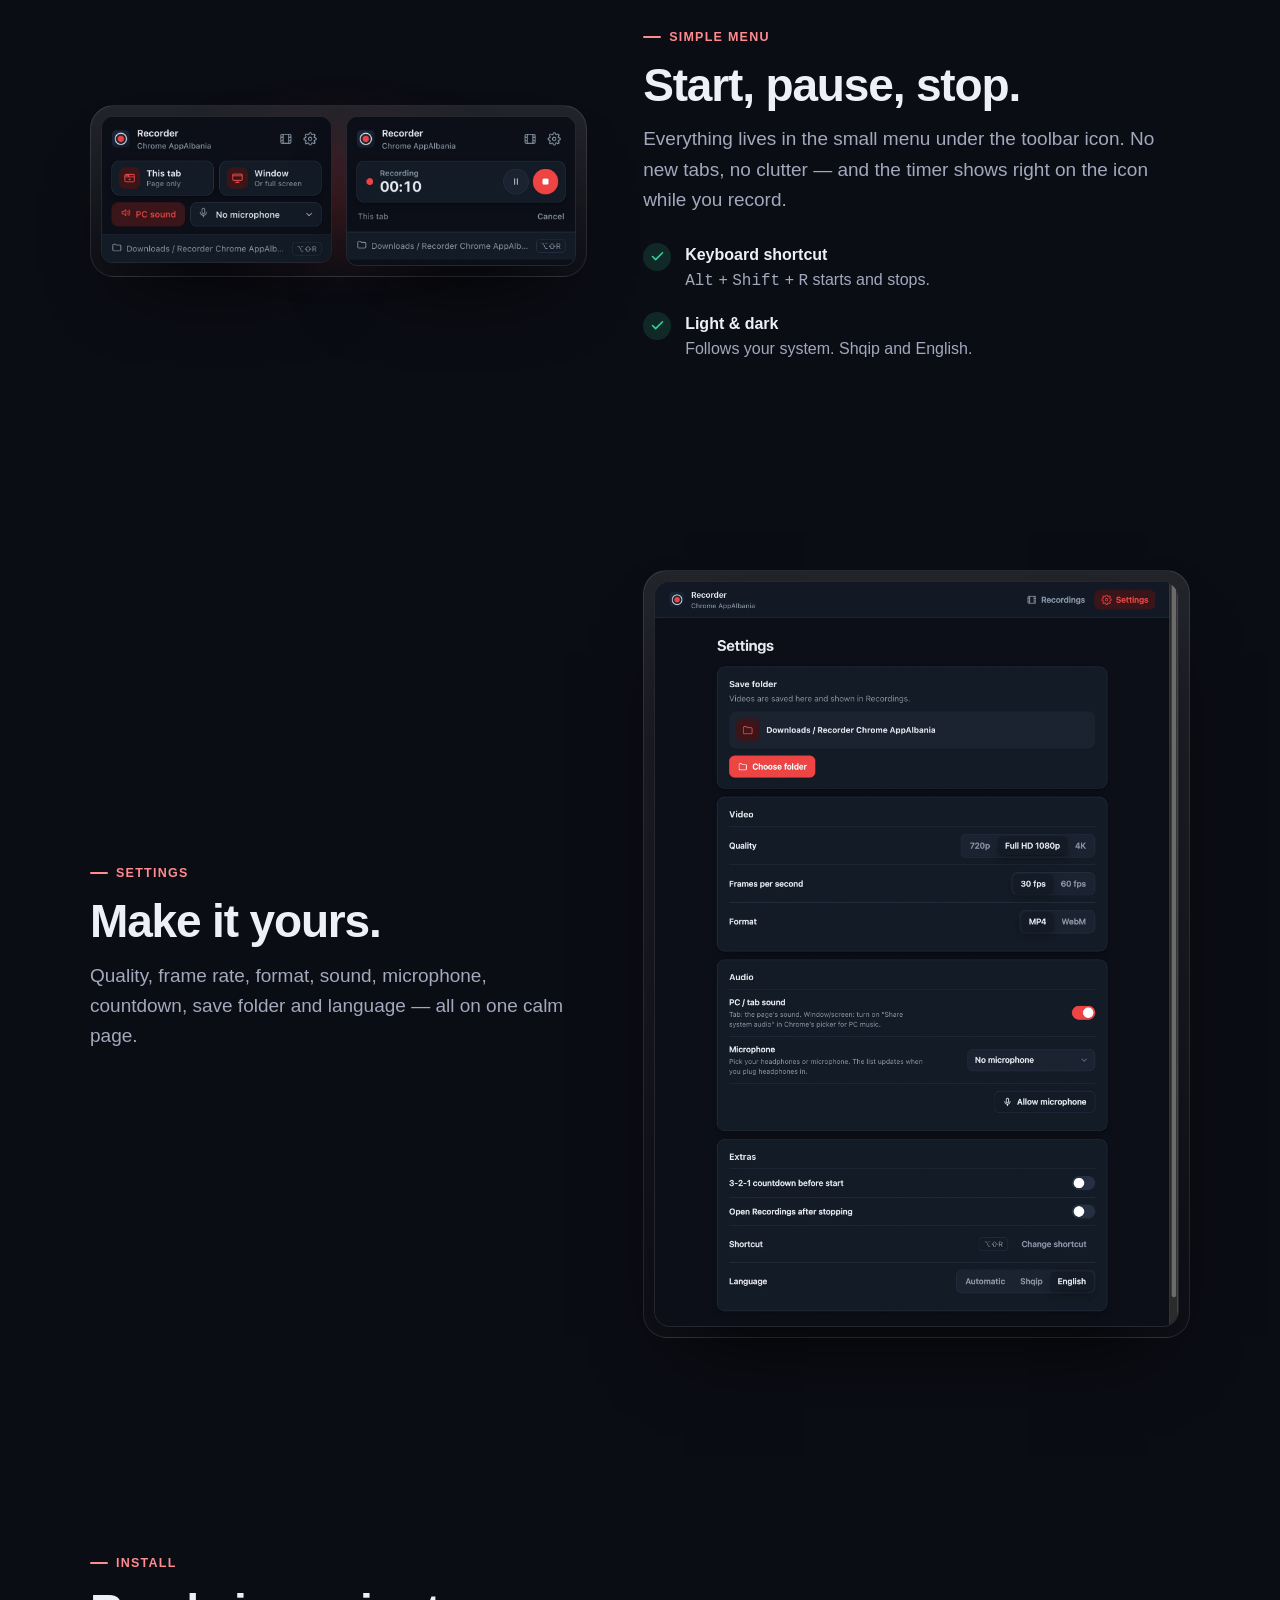
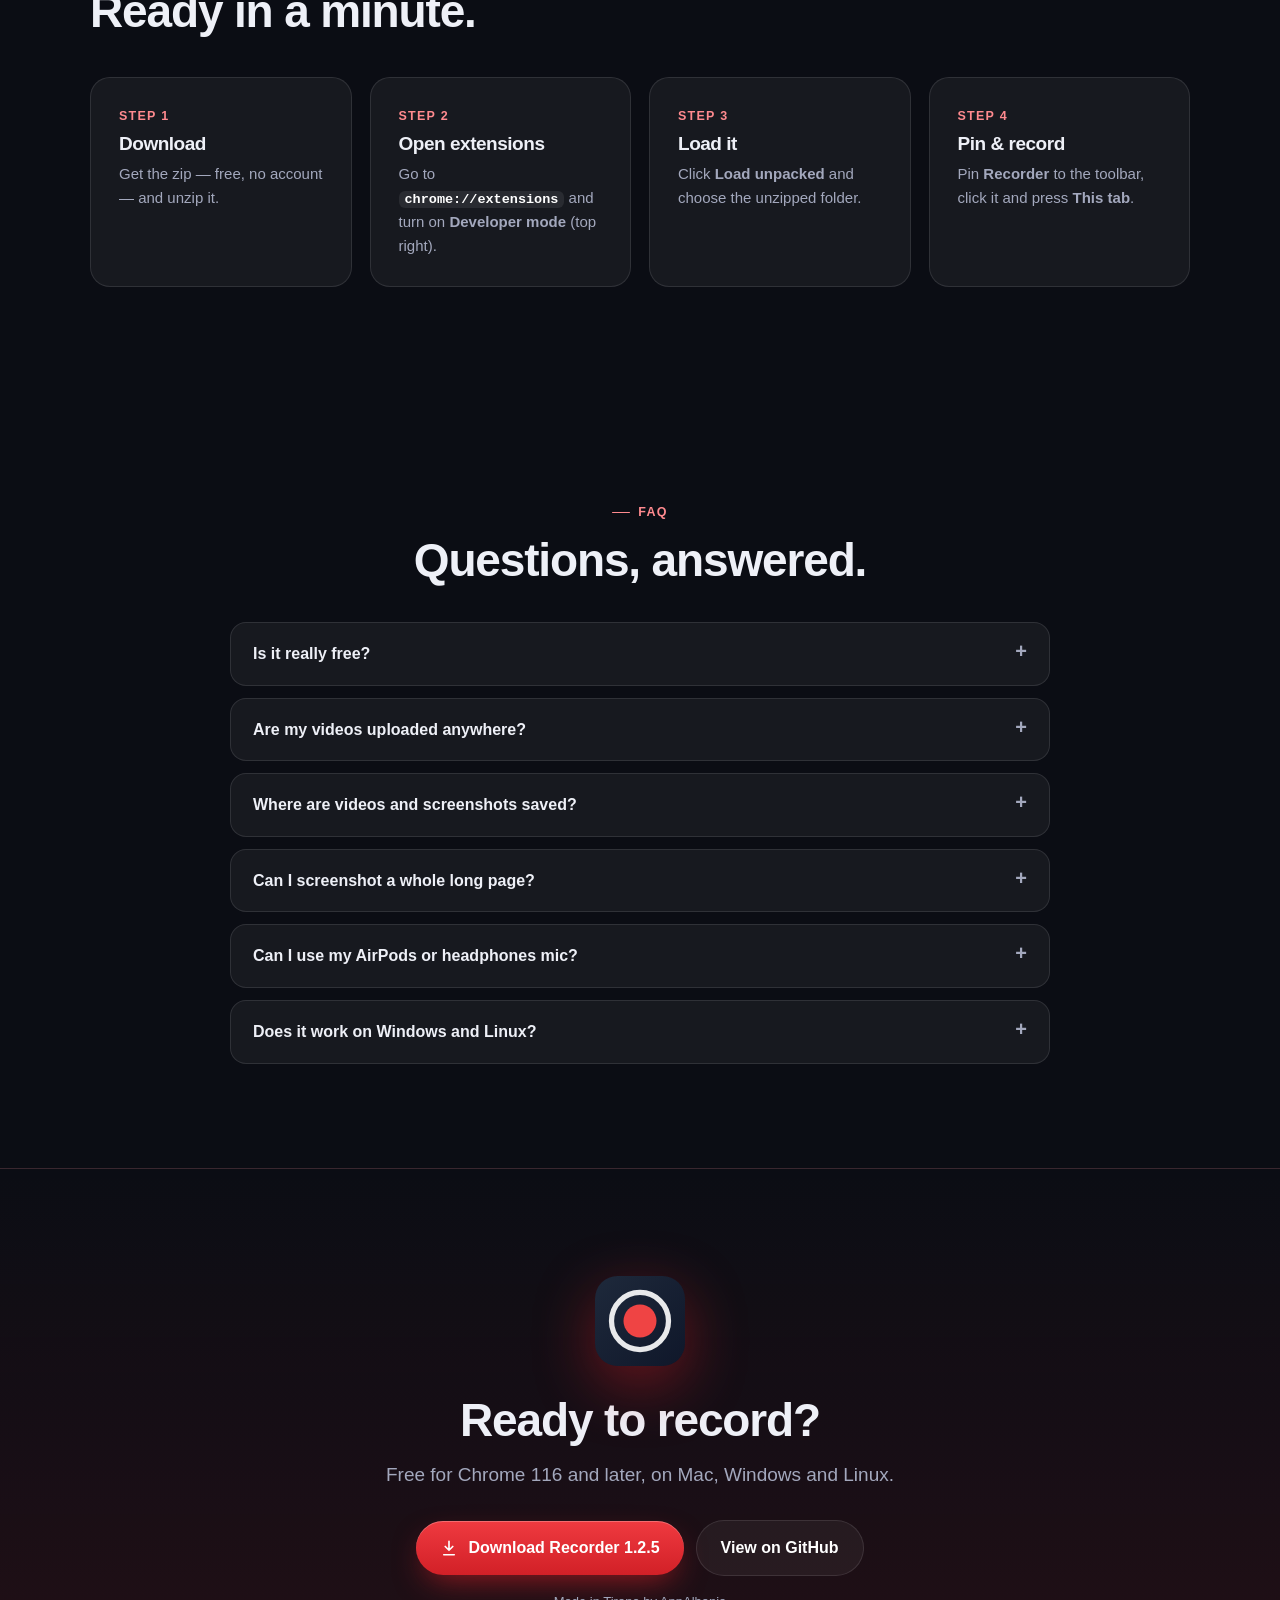
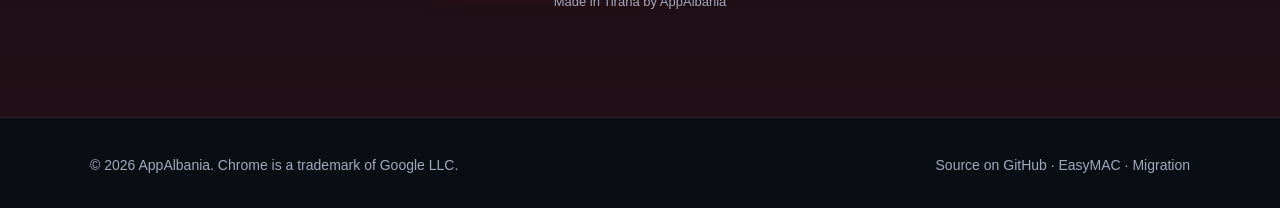
==== commit 9e9a31d6: "1.2.5: copy helper only talks to the extension's own origin" ====
--- a/site/index.html
+++ b/site/index.html
@@ -14,7 +14,7 @@
 <meta property="og:url" content="https://appalbania.com/recorder/">
 <meta name="twitter:card" content="summary_large_image">
 <script type="application/ld+json">
-{"@context":"https://schema.org","@type":"SoftwareApplication","name":"Recorder Chrome AppAlbania","applicationCategory":"MultimediaApplication","operatingSystem":"Google Chrome 116+","softwareVersion":"1.2.4","offers":{"@type":"Offer","price":"0","priceCurrency":"EUR"},"author":{"@type":"Organization","name":"AppAlbania","url":"https://appalbania.com"},"downloadUrl":"https://appalbania.com/recorder/download/"}
+{"@context":"https://schema.org","@type":"SoftwareApplication","name":"Recorder Chrome AppAlbania","applicationCategory":"MultimediaApplication","operatingSystem":"Google Chrome 116+","softwareVersion":"1.2.5","offers":{"@type":"Offer","price":"0","priceCurrency":"EUR"},"author":{"@type":"Organization","name":"AppAlbania","url":"https://appalbania.com"},"downloadUrl":"https://appalbania.com/recorder/download/"}
 </script>
 <style>
 :root{
@@ -244,7 +244,7 @@
         <a class="btn ghost" href="https://github.com/juxhin20/Recorder-chrome" target="_blank" rel="noopener"><svg viewBox="0 0 16 16" fill="currentColor" aria-hidden="true"><path d="M8 0C3.58 0 0 3.58 0 8c0 3.54 2.29 6.53 5.47 7.59.4.07.55-.17.55-.38 0-.19-.01-.82-.01-1.49-2.01.37-2.53-.49-2.69-.94-.09-.23-.48-.94-.82-1.13-.28-.15-.68-.52-.01-.53.63-.01 1.08.58 1.23.82.72 1.21 1.87.87 2.33.66.07-.52.28-.87.51-1.07-1.78-.2-3.64-.89-3.64-3.95 0-.87.31-1.59.82-2.15-.08-.2-.36-1.02.08-2.12 0 0 .67-.21 2.2.82.64-.18 1.32-.27 2-.27.68 0 1.36.09 2 .27 1.53-1.04 2.2-.82 2.2-.82.44 1.1.16 1.92.08 2.12.51.56.82 1.27.82 2.15 0 3.07-1.87 3.75-3.65 3.95.29.25.54.73.54 1.48 0 1.07-.01 1.93-.01 2.2 0 .21.15.46.55.38A8.013 8.013 0 0 0 16 8c0-4.42-3.58-8-8-8Z"/></svg>View on GitHub</a>
       </div>
       <div class="meta">
-        <span><svg viewBox="0 0 24 24" fill="none" stroke="currentColor" stroke-width="2.5" stroke-linecap="round" stroke-linejoin="round"><path d="M20 6 9 17l-5-5"/></svg>Version 1.2.4</span>
+        <span><svg viewBox="0 0 24 24" fill="none" stroke="currentColor" stroke-width="2.5" stroke-linecap="round" stroke-linejoin="round"><path d="M20 6 9 17l-5-5"/></svg>Version 1.2.5</span>
         <span><svg viewBox="0 0 24 24" fill="none" stroke="currentColor" stroke-width="2.5" stroke-linecap="round" stroke-linejoin="round"><path d="M20 6 9 17l-5-5"/></svg>Chrome 116+ · Mac, Windows, Linux</span>
         <span><svg viewBox="0 0 24 24" fill="none" stroke="currentColor" stroke-width="2.5" stroke-linecap="round" stroke-linejoin="round"><path d="M20 6 9 17l-5-5"/></svg>No account, nothing uploaded</span>
       </div>
@@ -423,7 +423,7 @@
     <h2 class="reveal">Ready to record?</h2>
     <p class="lead reveal" style="margin:0 auto">Free for Chrome 116 and later, on Mac, Windows and Linux.</p>
     <div class="cta reveal">
-      <a class="btn" href="download/"><svg viewBox="0 0 24 24" fill="none" stroke="currentColor" stroke-width="2.2" stroke-linecap="round" stroke-linejoin="round"><path d="M12 3v12m0 0-5-5m5 5 5-5M5 21h14"/></svg>Download Recorder 1.2.4</a>
+      <a class="btn" href="download/"><svg viewBox="0 0 24 24" fill="none" stroke="currentColor" stroke-width="2.2" stroke-linecap="round" stroke-linejoin="round"><path d="M12 3v12m0 0-5-5m5 5 5-5M5 21h14"/></svg>Download Recorder 1.2.5</a>
       <a class="btn ghost" href="https://github.com/juxhin20/Recorder-chrome" target="_blank" rel="noopener">View on GitHub</a>
     </div>
     <div class="meta"><span>Made in Tirana by AppAlbania</span></div>
